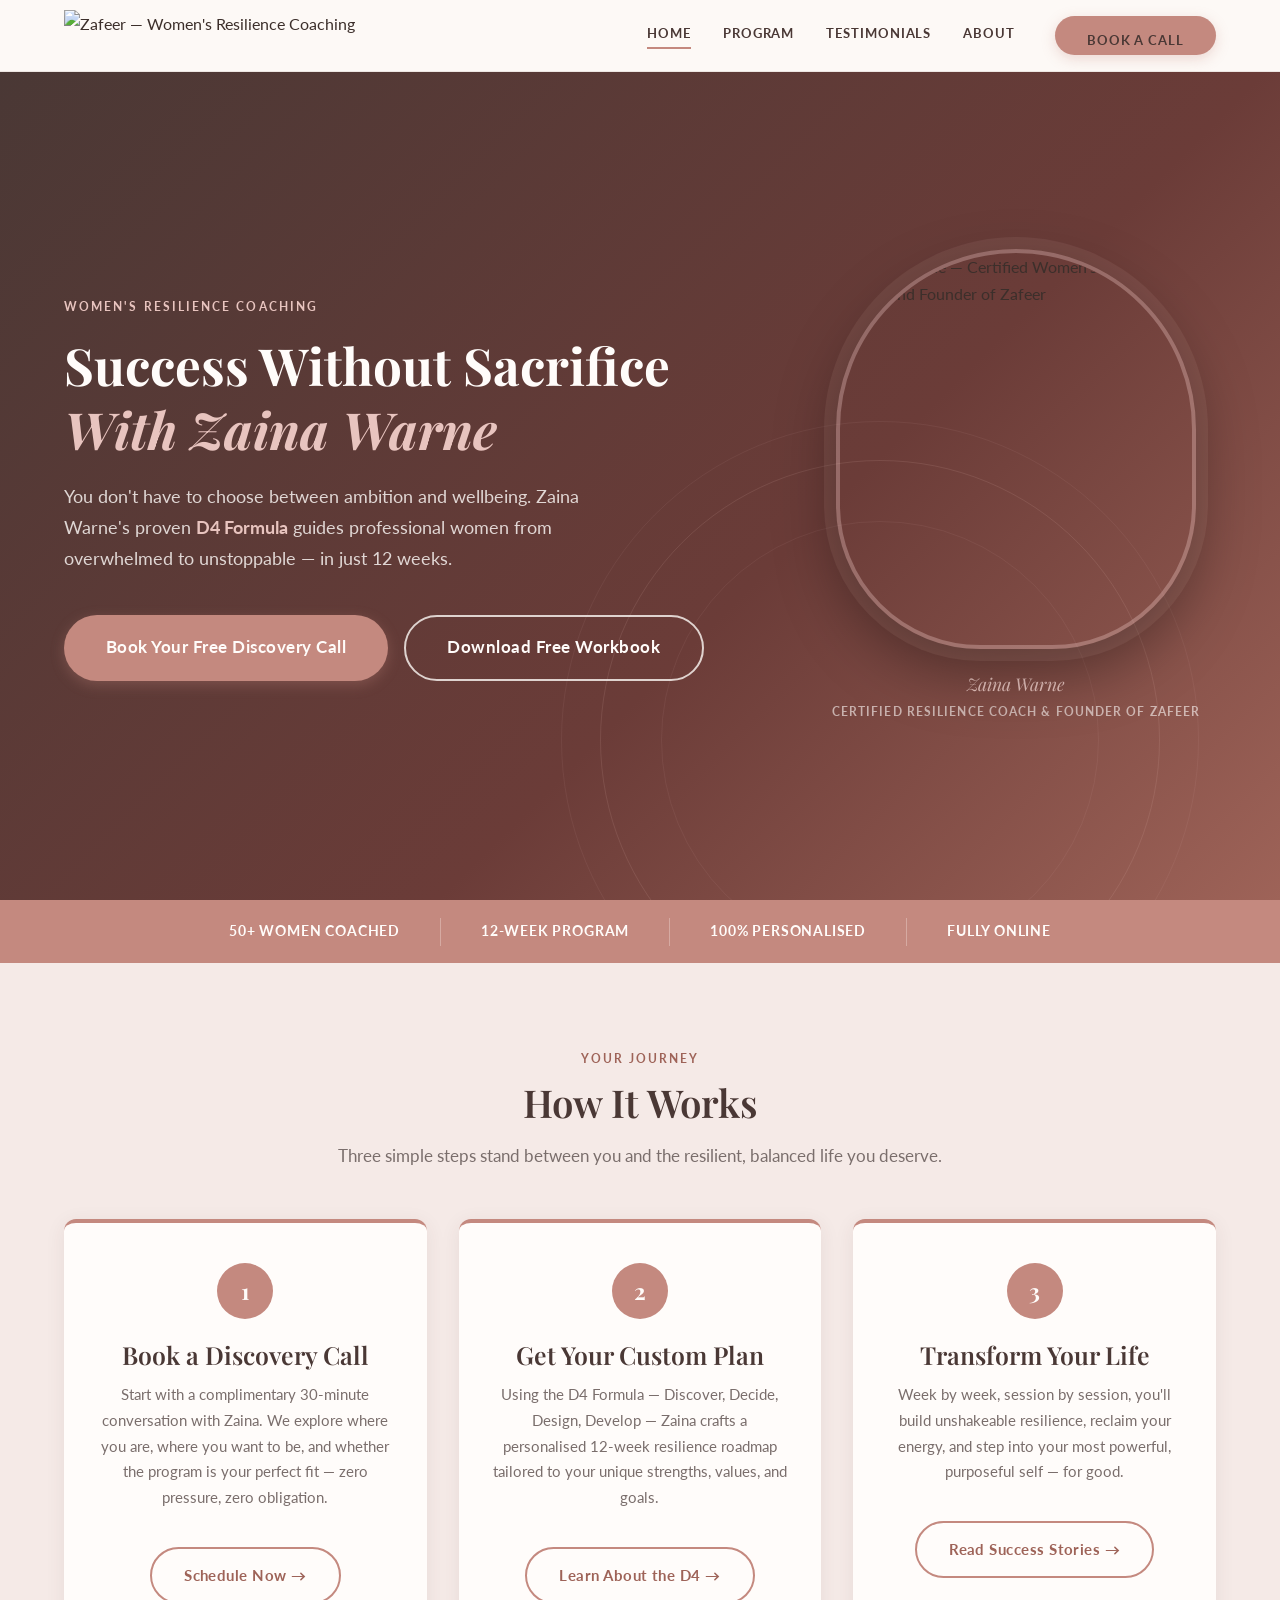
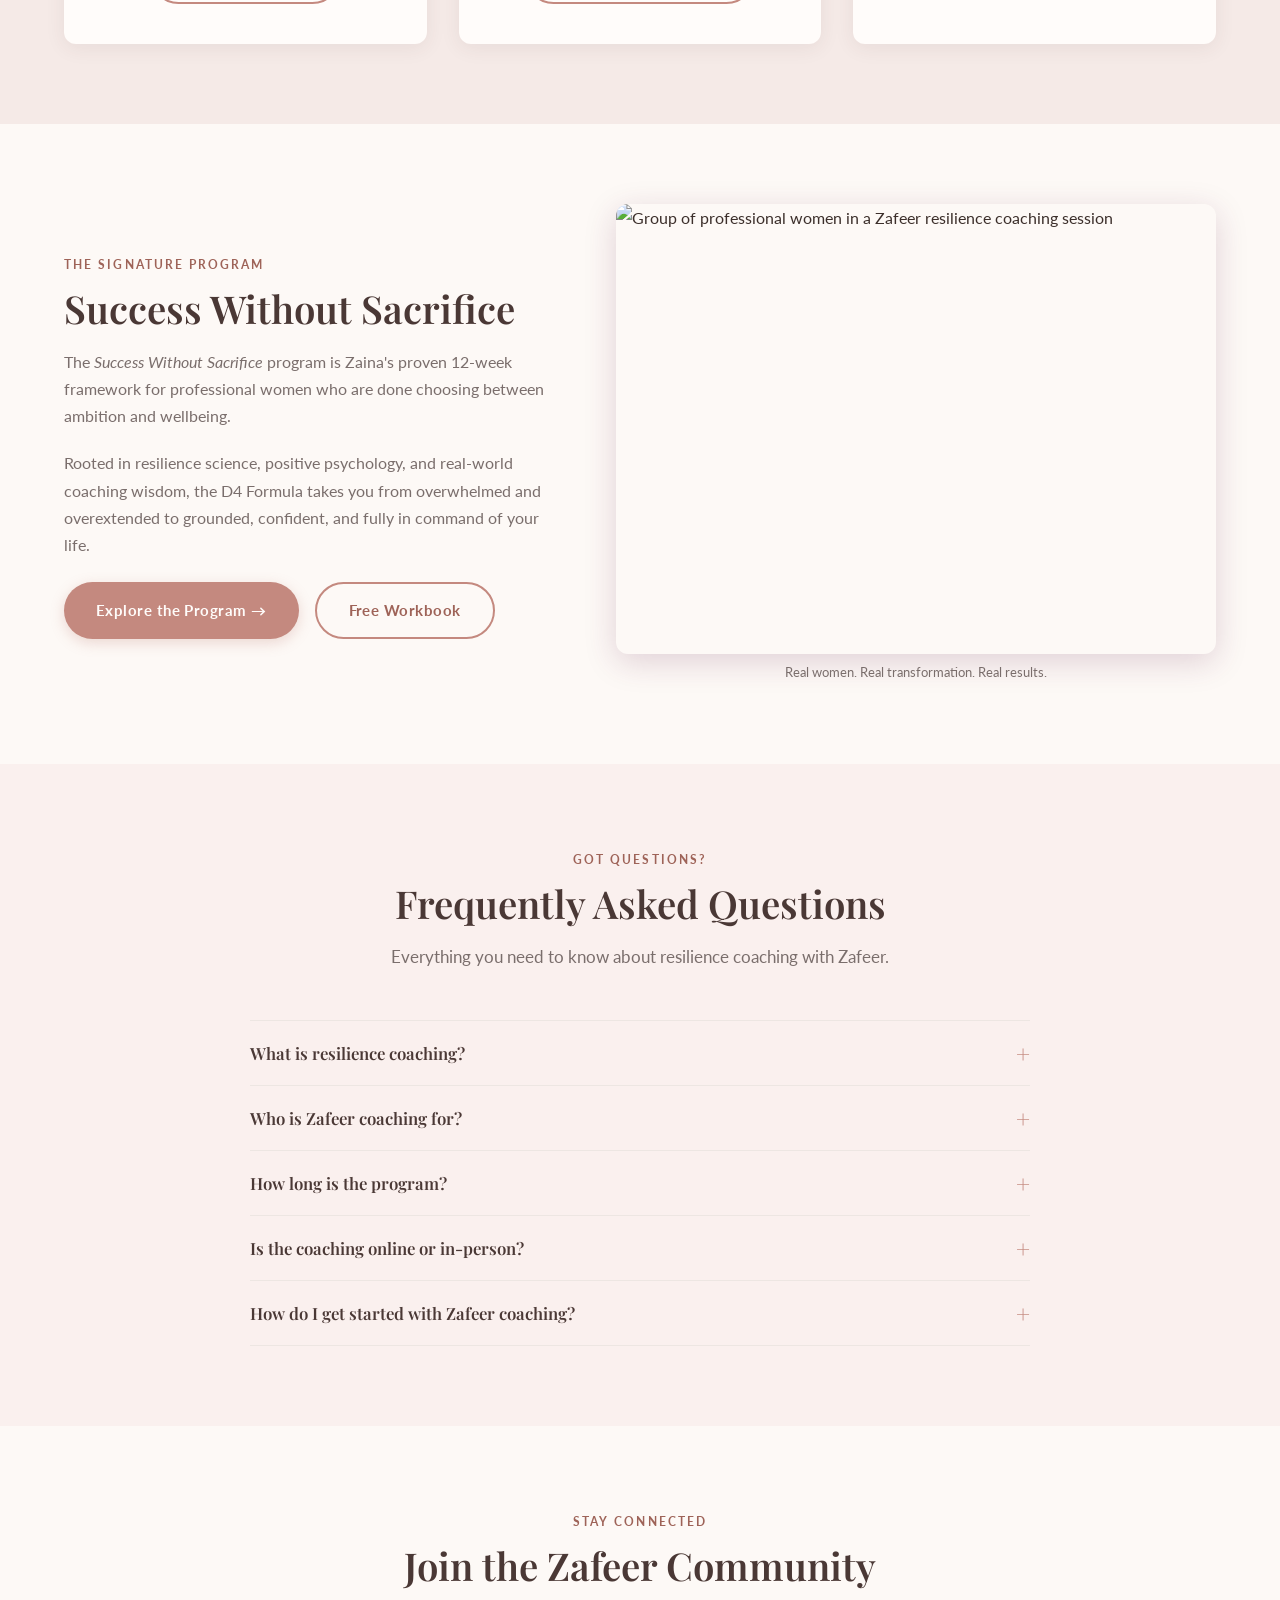
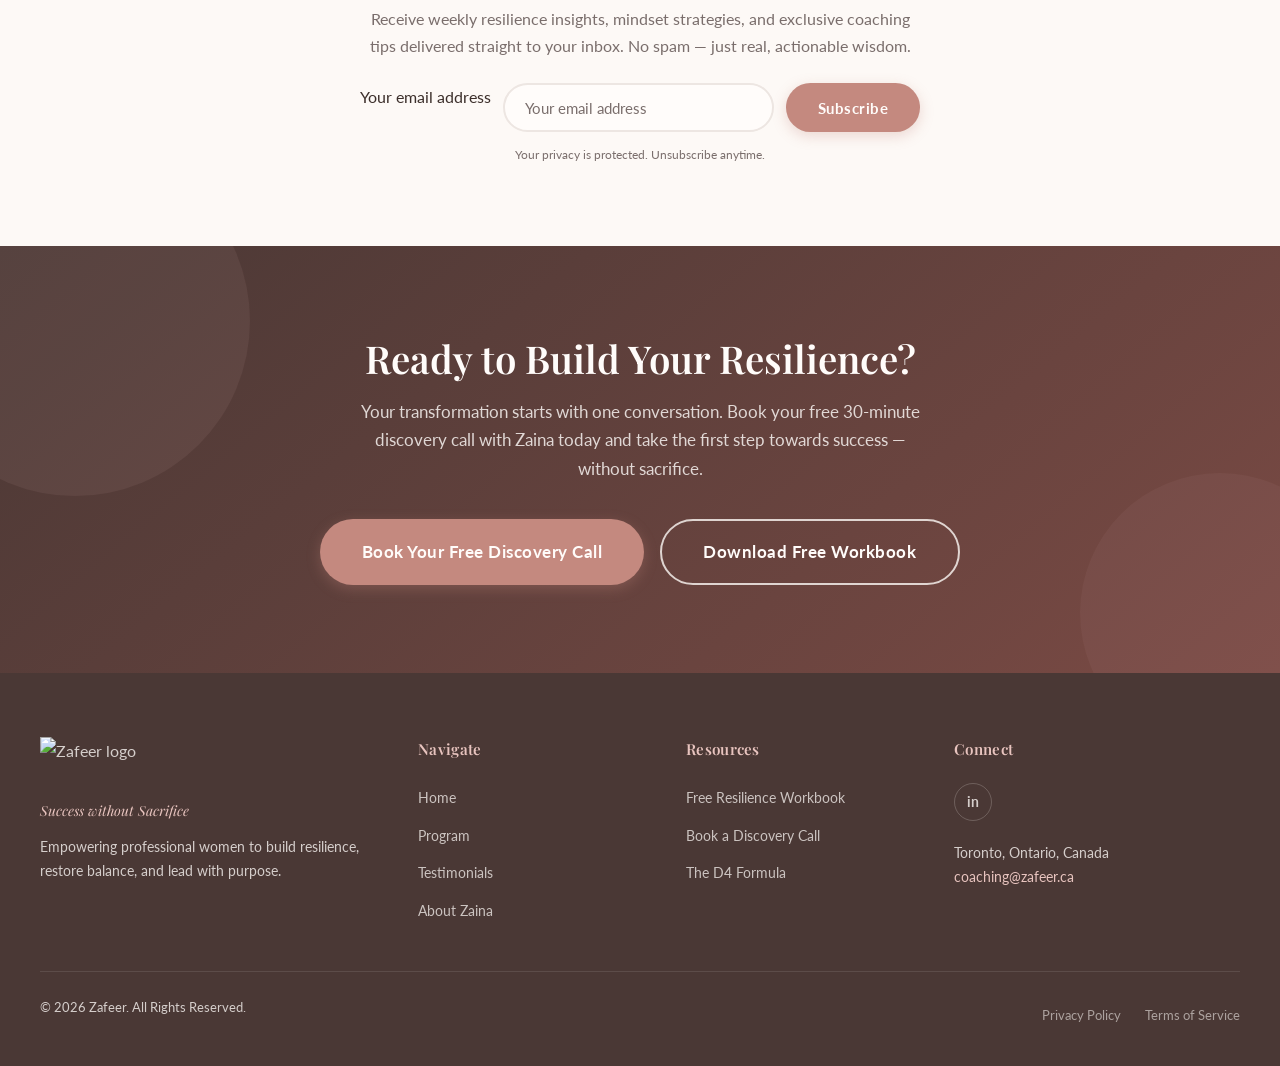
==== index.html @ 80abdba4 "Initial commit" ====
<!DOCTYPE html>
<html lang="en">
<head>
  <meta charset="UTF-8">
  <meta name="viewport" content="width=device-width, initial-scale=1.0">

  <!-- Primary Meta Tags -->
  <title>Resilience Coaching for Women | Zafeer by Zaina Warne</title>
  <meta name="description" content="Build unshakeable resilience with Zafeer's 12-week coaching program led by Zaina Warne. Achieve success without sacrifice. Book your free discovery call today.">
  <meta name="keywords" content="resilience coaching, women's coaching, life coach for women, work-life balance coaching, mindset coach, professional women coach, Zaina Warne, Zafeer coaching, burnout recovery, resilience program Canada">
  <meta name="robots" content="index, follow">
  <meta name="author" content="Zaina Warne">
  <link rel="canonical" href="https://zafeer.ca/">

  <!-- Open Graph -->
  <meta property="og:type"        content="website">
  <meta property="og:site_name"   content="Zafeer">
  <meta property="og:title"       content="Resilience Coaching for Women | Zafeer by Zaina Warne">
  <meta property="og:description" content="Build unshakeable resilience with Zafeer's 12-week coaching program. Achieve success without sacrifice. Book your free discovery call today.">
  <meta property="og:image"       content="https://img1.wsimg.com/isteam/ip/88c62dd3-3a5a-41d3-aa33-3b1347f879d5/blob-f23a2bb.png">
  <meta property="og:url"         content="https://zafeer.ca/">

  <!-- Twitter Card -->
  <meta name="twitter:card"        content="summary_large_image">
  <meta name="twitter:title"       content="Resilience Coaching for Women | Zafeer by Zaina Warne">
  <meta name="twitter:description" content="Build unshakeable resilience with Zafeer's 12-week coaching program. Achieve success without sacrifice. Book your free discovery call today.">
  <meta name="twitter:image"       content="https://img1.wsimg.com/isteam/ip/88c62dd3-3a5a-41d3-aa33-3b1347f879d5/blob-f23a2bb.png">

  <!-- Preconnect for performance -->
  <link rel="preconnect" href="https://fonts.googleapis.com">
  <link rel="preconnect" href="https://fonts.gstatic.com" crossorigin>
  <link rel="preconnect" href="https://img1.wsimg.com">

  <!-- Google Fonts -->
  <link href="https://fonts.googleapis.com/css2?family=Playfair+Display:ital,wght@0,400;0,600;0,700;1,400&family=Lato:wght@300;400;700&display=swap" rel="stylesheet">

  <!-- Shared Stylesheet -->
  <link rel="stylesheet" href="styles.css?v=2">

  <!-- Critical Above-Fold Styles (inline fallback) -->
  <style>
    body{font-family:'Lato',Arial,sans-serif;margin:0;background:#FDF9F6;color:#3C2F2B}
    .hero{min-height:calc(100vh - 72px);display:flex;align-items:center;position:relative;overflow:hidden}
    .hero-bg{position:absolute;inset:0;background:linear-gradient(135deg,#4A3835 0%,#6B3C38 60%,#9E6358 100%)}
    .hero-content{position:relative;z-index:2;width:100%;max-width:1200px;margin:0 auto;padding:5rem 1.5rem;display:grid;grid-template-columns:1fr 400px;gap:4rem;align-items:center}
    h1,h2,h3{font-family:'Playfair Display',Georgia,serif}
  </style>

  <!-- Structured Data: LocalBusiness -->
  <script type="application/ld+json">
  {
    "@context": "https://schema.org",
    "@type": "LocalBusiness",
    "name": "Zafeer",
    "url": "https://zafeer.ca",
    "logo": "https://img1.wsimg.com/isteam/ip/88c62dd3-3a5a-41d3-aa33-3b1347f879d5/Zafeer%20(3).png/:/rs=h:100,cg:true,m/qt=q:95",
    "image": "https://img1.wsimg.com/isteam/ip/88c62dd3-3a5a-41d3-aa33-3b1347f879d5/blob-f23a2bb.png",
    "description": "Women's resilience coaching by Zaina Warne. Build mental strength, achieve work-life balance, and thrive with the Success Without Sacrifice 12-week program.",
    "telephone": "+1-000-000-0000",
    "priceRange": "$$",
    "address": {
      "@type": "PostalAddress",
      "addressLocality": "Toronto",
      "addressRegion": "ON",
      "addressCountry": "CA"
    },
    "openingHoursSpecification": {
      "@type": "OpeningHoursSpecification",
      "dayOfWeek": ["Monday","Tuesday","Wednesday","Thursday","Friday"],
      "opens": "09:00",
      "closes": "18:00"
    },
    "sameAs": [
      "https://www.instagram.com/zafeer",
      "https://www.facebook.com/zafeer",
      "https://www.linkedin.com/company/zafeer"
    ]
  }
  </script>

  <!-- Structured Data: Service -->
  <script type="application/ld+json">
  {
    "@context": "https://schema.org",
    "@type": "Service",
    "name": "Success Without Sacrifice — 12-Week Resilience Coaching Program",
    "provider": {
      "@type": "Person",
      "name": "Zaina Warne",
      "url": "https://zafeer.ca/about.html"
    },
    "description": "A 12-week transformative coaching program for professional women using the D4 Formula: Discover, Decide, Design, Develop. Build resilience, restore balance, and achieve lasting success.",
    "serviceType": "Life Coaching",
    "areaServed": "Online",
    "url": "https://zafeer.ca/program.html"
  }
  </script>

  <!-- Structured Data: Person -->
  <script type="application/ld+json">
  {
    "@context": "https://schema.org",
    "@type": "Person",
    "name": "Zaina Warne",
    "jobTitle": "Women's Resilience Coach",
    "description": "Certified resilience coach and founder of Zafeer, dedicated to empowering professional women to thrive through her signature D4 Formula coaching program.",
    "url": "https://zafeer.ca/about.html",
    "image": "https://img1.wsimg.com/isteam/ip/88c62dd3-3a5a-41d3-aa33-3b1347f879d5/16-fa29c03.png",
    "worksFor": {
      "@type": "Organization",
      "name": "Zafeer",
      "url": "https://zafeer.ca"
    },
    "address": {
      "@type": "PostalAddress",
      "addressLocality": "Toronto",
      "addressRegion": "ON",
      "addressCountry": "CA"
    }
  }
  </script>

  <!-- Structured Data: FAQPage -->
  <script type="application/ld+json">
  {
    "@context": "https://schema.org",
    "@type": "FAQPage",
    "mainEntity": [
      {
        "@type": "Question",
        "name": "What is resilience coaching?",
        "acceptedAnswer": {
          "@type": "Answer",
          "text": "Resilience coaching is a transformative process that helps you build mental, emotional, and behavioural strength to navigate life's challenges with confidence. At Zafeer, we go beyond surface-level coping strategies — we help you identify the root patterns keeping you stuck and develop a personalised resilience toolkit so you can thrive under pressure, recover faster from setbacks, and lead a life of purpose and balance."
        }
      },
      {
        "@type": "Question",
        "name": "Who is Zafeer coaching for?",
        "acceptedAnswer": {
          "@type": "Answer",
          "text": "Zafeer coaching is designed for professional women who feel overwhelmed, stuck, or disconnected from the life they truly want. Whether you're a corporate leader, entrepreneur, healthcare professional, educator, or career changer, if you're ready to stop running on empty and start building a life that honours both your ambitions and your wellbeing — this is for you."
        }
      },
      {
        "@type": "Question",
        "name": "How long is the program?",
        "acceptedAnswer": {
          "@type": "Answer",
          "text": "The signature 'Success Without Sacrifice' coaching program is 12 weeks long. This duration is intentional — sustainable transformation takes time. Over three months, you'll move through the D4 Formula: Discover your patterns, Decide your values and vision, Design your personalised resilience plan, and Develop the habits to make it last."
        }
      },
      {
        "@type": "Question",
        "name": "Is the coaching online or in-person?",
        "acceptedAnswer": {
          "@type": "Answer",
          "text": "All coaching sessions are conducted virtually via video call, making them accessible no matter where you are in the world. Sessions are flexible and scheduled around your calendar so you never have to choose between your coaching commitment and your other responsibilities."
        }
      },
      {
        "@type": "Question",
        "name": "How do I get started with Zafeer coaching?",
        "acceptedAnswer": {
          "@type": "Answer",
          "text": "Getting started is simple. Book a complimentary 30-minute discovery call with Zaina to explore whether the program is the right fit for you. There's no pressure — just an honest conversation about where you are, where you want to be, and how coaching can help you get there."
        }
      }
    ]
  }
  </script>
</head>
<body>

  <!-- ===== NAVIGATION ===== -->
  <header class="site-nav" id="site-nav" role="banner">
    <div class="nav-inner">
      <a href="index.html" class="nav-logo" aria-label="Zafeer — Back to home">
        <img src="https://img1.wsimg.com/isteam/ip/88c62dd3-3a5a-41d3-aa33-3b1347f879d5/Zafeer%20(3).png/:/rs=h:100,cg:true,m/qt=q:95"
             alt="Zafeer — Women's Resilience Coaching" height="52" width="auto">
      </a>
      <nav class="nav-links" id="nav-links" role="navigation" aria-label="Main navigation">
        <a href="index.html" class="active">Home</a>
        <a href="program.html">Program</a>
        <a href="testimonials.html">Testimonials</a>
        <a href="about.html">About</a>
        <a href="https://calendly.com/zaina-warne/zoom-coffee" class="btn btn-primary" target="_blank" rel="noopener noreferrer">Book a Call</a>
      </nav>
      <button class="nav-toggle" id="nav-toggle" aria-label="Toggle mobile navigation" aria-expanded="false" aria-controls="nav-links">
        <span></span><span></span><span></span>
      </button>
    </div>
  </header>

  <main id="main-content">

    <!-- ===== HERO ===== -->
    <section class="hero" aria-label="Meet Zaina Warne — Women's Resilience Coach">
      <div class="hero-bg" aria-hidden="true"></div>
      <div class="hero-decor" aria-hidden="true"></div>
      <div class="hero-content">

        <!-- Left: text -->
        <div class="hero-text">
          <span class="section-label" style="color:var(--rose-light); margin-bottom:1rem; display:inline-block;">
            Women's Resilience Coaching
          </span>
          <h1>
            Success Without Sacrifice
            <span class="highlight">With Zaina Warne</span>
          </h1>
          <p class="hero-sub">
            You don't have to choose between ambition and wellbeing. Zaina Warne's proven
            <strong style="color:var(--rose-light);">D4 Formula</strong> guides professional
            women from overwhelmed to unstoppable — in just 12 weeks.
          </p>
          <div class="hero-ctas">
            <a href="https://calendly.com/zaina-warne/zoom-coffee"
               class="btn btn-primary btn-lg"
               target="_blank" rel="noopener noreferrer">
              Book Your Free Discovery Call
            </a>
            <a href="https://www.dropbox.com/scl/fi/wuje9j872amx6f2wj2771/Personal-Resilience-Assessment-Workbook-V2.0.pdf?rlkey=hyszorabpe27iyii0217zcc62&st=ldhrjt1j&dl=0"
               class="btn btn-secondary btn-lg"
               target="_blank" rel="noopener noreferrer">
              Download Free Workbook
            </a>
          </div>
        </div>

        <!-- Right: Zaina's photo -->
        <div class="hero-photo">
          <div class="hero-photo-frame">
            <img
              src="https://img1.wsimg.com/isteam/ip/88c62dd3-3a5a-41d3-aa33-3b1347f879d5/16-fa29c03.png/:/cr=t:0%25,l:0.09%25,w:99.82%25,h:100%25/rs=w:400,h:400,cg:true"
              alt="Zaina Warne — Certified Women's Resilience Coach and Founder of Zafeer"
              fetchpriority="high">
          </div>
          <div class="hero-photo-tag">
            <p class="hero-photo-name">Zaina Warne</p>
            <p class="hero-photo-title">Certified Resilience Coach &amp; Founder of Zafeer</p>
          </div>
        </div>

      </div>
    </section>

    <!-- ===== STATS BAR ===== -->
    <aside class="stats-bar" aria-label="Zafeer coaching impact at a glance">
      <div class="stats-inner">
        <div class="stat-item">50+ Women Coached</div>
        <div class="stat-divider" aria-hidden="true"></div>
        <div class="stat-item">12-Week Program</div>
        <div class="stat-divider" aria-hidden="true"></div>
        <div class="stat-item">100% Personalised</div>
        <div class="stat-divider" aria-hidden="true"></div>
        <div class="stat-item">Fully Online</div>
      </div>
    </aside>

    <!-- ===== HOW IT WORKS ===== -->
    <section class="section section-alt" id="how-it-works" aria-labelledby="hiw-heading">
      <div class="container text-center">
        <span class="section-label">Your Journey</span>
        <h2 class="section-heading" id="hiw-heading">How It Works</h2>
        <p class="section-sub">Three simple steps stand between you and the resilient, balanced life you deserve.</p>

        <div class="steps-grid">
          <article class="step-card">
            <div class="step-number" aria-hidden="true">1</div>
            <h3>Book a Discovery Call</h3>
            <p>
              Start with a complimentary 30-minute conversation with Zaina. We explore where you are,
              where you want to be, and whether the program is your perfect fit — zero pressure, zero obligation.
            </p>
            <a href="https://calendly.com/zaina-warne/zoom-coffee" class="btn btn-outline" style="margin-top:1.25rem;"
               target="_blank" rel="noopener noreferrer">Schedule Now &rarr;</a>
          </article>

          <article class="step-card">
            <div class="step-number" aria-hidden="true">2</div>
            <h3>Get Your Custom Plan</h3>
            <p>
              Using the D4 Formula — Discover, Decide, Design, Develop — Zaina crafts a personalised
              12-week resilience roadmap tailored to your unique strengths, values, and goals.
            </p>
            <a href="program.html" class="btn btn-outline" style="margin-top:1.25rem;">Learn About the D4 &rarr;</a>
          </article>

          <article class="step-card">
            <div class="step-number" aria-hidden="true">3</div>
            <h3>Transform Your Life</h3>
            <p>
              Week by week, session by session, you'll build unshakeable resilience, reclaim your energy,
              and step into your most powerful, purposeful self — for good.
            </p>
            <a href="testimonials.html" class="btn btn-outline" style="margin-top:1.25rem;">Read Success Stories &rarr;</a>
          </article>
        </div>
      </div>
    </section>

    <!-- ===== PROGRAM TEASER ===== -->
    <section class="section" id="program-teaser" aria-labelledby="program-teaser-heading">
      <div class="container">
        <div class="program-intro">
          <div>
            <span class="section-label">The Signature Program</span>
            <h2 class="section-heading" id="program-teaser-heading">Success Without Sacrifice</h2>
            <p style="color:var(--gray); margin-bottom:1.25rem;">
              The <em>Success Without Sacrifice</em> program is Zaina's proven 12-week framework for
              professional women who are done choosing between ambition and wellbeing.
            </p>
            <p style="color:var(--gray); margin-bottom:1.5rem;">
              Rooted in resilience science, positive psychology, and real-world coaching wisdom,
              the D4 Formula takes you from overwhelmed and overextended to grounded, confident,
              and fully in command of your life.
            </p>
            <div style="display:flex; gap:1rem; flex-wrap:wrap;">
              <a href="program.html" class="btn btn-primary">Explore the Program &rarr;</a>
              <a href="https://www.dropbox.com/scl/fi/wuje9j872amx6f2wj2771/Personal-Resilience-Assessment-Workbook-V2.0.pdf?rlkey=hyszorabpe27iyii0217zcc62&st=ldhrjt1j&dl=0"
                 class="btn btn-outline" target="_blank" rel="noopener noreferrer">Free Workbook</a>
            </div>
          </div>
          <figure>
            <img
              src="https://img1.wsimg.com/isteam/ip/88c62dd3-3a5a-41d3-aa33-3b1347f879d5/blob-69b5733.png/:/cr=t:12.5%25,l:0%25,w:100%25,h:75%25/rs=w:600,h:600,cg:true"
              alt="Group of professional women in a Zafeer resilience coaching session"
              loading="lazy"
              width="600" height="450"
              style="border-radius:12px; box-shadow:0 8px 32px rgba(92,26,74,0.18);">
            <figcaption style="font-size:0.8rem; color:var(--gray); margin-top:0.5rem; text-align:center;">
              Real women. Real transformation. Real results.
            </figcaption>
          </figure>
        </div>
      </div>
    </section>

    <!-- ===== FAQ ===== -->
    <section class="section section-gold" id="faq" aria-labelledby="faq-heading">
      <div class="container text-center">
        <span class="section-label">Got Questions?</span>
        <h2 class="section-heading" id="faq-heading">Frequently Asked Questions</h2>
        <p class="section-sub">Everything you need to know about resilience coaching with Zafeer.</p>

        <div class="faq-list" role="list">

          <div class="faq-item" role="listitem" itemscope itemprop="mainEntity" itemtype="https://schema.org/Question">
            <button class="faq-question" aria-expanded="false" itemprop="name">
              What is resilience coaching?
              <span class="faq-icon" aria-hidden="true">+</span>
            </button>
            <div class="faq-answer" itemscope itemprop="acceptedAnswer" itemtype="https://schema.org/Answer">
              <p itemprop="text">
                Resilience coaching is a transformative process that helps you build mental, emotional,
                and behavioural strength to navigate life's challenges with confidence. At Zafeer,
                we go beyond surface-level coping — we uncover the root patterns keeping you stuck
                and develop a personalised resilience toolkit so you can thrive under pressure,
                recover faster, and lead a life of purpose and balance.
              </p>
            </div>
          </div>

          <div class="faq-item" role="listitem" itemscope itemprop="mainEntity" itemtype="https://schema.org/Question">
            <button class="faq-question" aria-expanded="false" itemprop="name">
              Who is Zafeer coaching for?
              <span class="faq-icon" aria-hidden="true">+</span>
            </button>
            <div class="faq-answer" itemscope itemprop="acceptedAnswer" itemtype="https://schema.org/Answer">
              <p itemprop="text">
                Zafeer coaching is designed for professional women who feel overwhelmed, stuck, or
                disconnected from the life they truly want. Whether you're a corporate leader,
                entrepreneur, healthcare professional, educator, or career changer — if you're ready
                to stop running on empty and start building a life that honours your ambitions
                <em>and</em> your wellbeing, this is for you.
              </p>
            </div>
          </div>

          <div class="faq-item" role="listitem" itemscope itemprop="mainEntity" itemtype="https://schema.org/Question">
            <button class="faq-question" aria-expanded="false" itemprop="name">
              How long is the program?
              <span class="faq-icon" aria-hidden="true">+</span>
            </button>
            <div class="faq-answer" itemscope itemprop="acceptedAnswer" itemtype="https://schema.org/Answer">
              <p itemprop="text">
                The signature "Success Without Sacrifice" program is 12 weeks long — and this duration
                is intentional. Sustainable transformation takes time. You'll move through the full D4
                Formula: Discover your patterns, Decide your values and vision, Design your resilience
                plan, and Develop the habits that make it last. By the end, you'll have a life
                architecture that truly works for you.
              </p>
            </div>
          </div>

          <div class="faq-item" role="listitem" itemscope itemprop="mainEntity" itemtype="https://schema.org/Question">
            <button class="faq-question" aria-expanded="false" itemprop="name">
              Is the coaching online or in-person?
              <span class="faq-icon" aria-hidden="true">+</span>
            </button>
            <div class="faq-answer" itemscope itemprop="acceptedAnswer" itemtype="https://schema.org/Answer">
              <p itemprop="text">
                All sessions are conducted virtually via video call, making Zafeer coaching accessible
                no matter where you are in the world. Sessions are flexible and scheduled around
                your calendar, so you never have to choose between your coaching commitment
                and your other responsibilities.
              </p>
            </div>
          </div>

          <div class="faq-item" role="listitem" itemscope itemprop="mainEntity" itemtype="https://schema.org/Question">
            <button class="faq-question" aria-expanded="false" itemprop="name">
              How do I get started with Zafeer coaching?
              <span class="faq-icon" aria-hidden="true">+</span>
            </button>
            <div class="faq-answer" itemscope itemprop="acceptedAnswer" itemtype="https://schema.org/Answer">
              <p itemprop="text">
                Getting started is simple: book a complimentary 30-minute discovery call with Zaina.
                There's no pressure, no pitch — just an honest conversation about where you are,
                where you want to be, and how coaching can help you get there. You can also
                download the free Personal Resilience Assessment Workbook to begin your self-discovery
                journey right now.
              </p>
            </div>
          </div>

        </div>
      </div>
    </section>

    <!-- ===== NEWSLETTER ===== -->
    <section class="section" id="newsletter" aria-labelledby="newsletter-heading">
      <div class="container">
        <div class="newsletter-inner">
          <span class="section-label">Stay Connected</span>
          <h2 class="section-heading" id="newsletter-heading">Join the Zafeer Community</h2>
          <p style="color:var(--gray);">
            Receive weekly resilience insights, mindset strategies, and exclusive coaching tips
            delivered straight to your inbox. No spam — just real, actionable wisdom.
          </p>
          <form class="newsletter-form" aria-label="Email newsletter signup" onsubmit="return false;">
            <label for="newsletter-email" class="visually-hidden">Your email address</label>
            <input
              type="email"
              id="newsletter-email"
              name="email"
              placeholder="Your email address"
              autocomplete="email"
              required
              aria-required="true">
            <button type="submit" class="btn btn-primary">Subscribe</button>
          </form>
          <p class="privacy-note">
            Your privacy is protected. Unsubscribe anytime.
          </p>
        </div>
      </div>
    </section>

    <!-- ===== CTA ===== -->
    <section class="cta-section" aria-labelledby="cta-home-heading">
      <h2 id="cta-home-heading">Ready to Build Your Resilience?</h2>
      <p>
        Your transformation starts with one conversation. Book your free 30-minute discovery call
        with Zaina today and take the first step towards success — without sacrifice.
      </p>
      <div class="cta-buttons">
        <a href="https://calendly.com/zaina-warne/zoom-coffee"
           class="btn btn-primary btn-lg"
           target="_blank" rel="noopener noreferrer">
          Book Your Free Discovery Call
        </a>
        <a href="https://www.dropbox.com/scl/fi/wuje9j872amx6f2wj2771/Personal-Resilience-Assessment-Workbook-V2.0.pdf?rlkey=hyszorabpe27iyii0217zcc62&st=ldhrjt1j&dl=0"
           class="btn btn-secondary btn-lg"
           target="_blank" rel="noopener noreferrer">
          Download Free Workbook
        </a>
      </div>
    </section>

  </main>

  <!-- ===== FOOTER ===== -->
  <footer class="site-footer" role="contentinfo">
    <div class="footer-inner">
      <div class="footer-grid">

        <div class="footer-brand">
          <img src="https://img1.wsimg.com/isteam/ip/88c62dd3-3a5a-41d3-aa33-3b1347f879d5/Zafeer%20(3).png/:/rs=h:100,cg:true,m/qt=q:95"
               alt="Zafeer logo" loading="lazy" height="46">
          <p class="footer-tagline">Success without Sacrifice</p>
          <p>Empowering professional women to build resilience, restore balance, and lead with purpose.</p>
        </div>

        <div>
          <p class="footer-heading">Navigate</p>
          <ul class="footer-links">
            <li><a href="index.html">Home</a></li>
            <li><a href="program.html">Program</a></li>
            <li><a href="testimonials.html">Testimonials</a></li>
            <li><a href="about.html">About Zaina</a></li>
          </ul>
        </div>

        <div>
          <p class="footer-heading">Resources</p>
          <ul class="footer-links">
            <li><a href="https://www.dropbox.com/scl/fi/wuje9j872amx6f2wj2771/Personal-Resilience-Assessment-Workbook-V2.0.pdf?rlkey=hyszorabpe27iyii0217zcc62&st=ldhrjt1j&dl=0" target="_blank" rel="noopener noreferrer">Free Resilience Workbook</a></li>
            <li><a href="https://calendly.com/zaina-warne/zoom-coffee" target="_blank" rel="noopener noreferrer">Book a Discovery Call</a></li>
            <li><a href="program.html">The D4 Formula</a></li>
          </ul>
        </div>

        <div>
          <p class="footer-heading">Connect</p>
          <div class="social-links" aria-label="Social media links">
            <a href="https://www.linkedin.com/in/zaina-warne/" class="social-link" aria-label="Zaina Warne on LinkedIn" target="_blank" rel="noopener noreferrer">in</a>
          </div>
          <p class="footer-contact">
            Toronto, Ontario, Canada<br>
            <a href="mailto:coaching@zafeer.ca" style="color:var(--rose-light);">coaching@zafeer.ca</a>
          </p>
        </div>

      </div>

      <div class="footer-bottom">
        <p class="footer-copyright">© 2026 Zafeer. All Rights Reserved.</p>
        <nav class="footer-legal" aria-label="Legal links">
          <a href="#">Privacy Policy</a>
          <a href="#">Terms of Service</a>
        </nav>
      </div>
    </div>
  </footer>

  <!-- Inline Scripts -->
  <script>
    // Mobile nav toggle
    const toggle = document.getElementById('nav-toggle');
    const navLinks = document.getElementById('nav-links');
    toggle.addEventListener('click', () => {
      const isOpen = navLinks.classList.toggle('open');
      toggle.classList.toggle('open');
      toggle.setAttribute('aria-expanded', String(isOpen));
    });

    // Close nav on link click (mobile)
    navLinks.querySelectorAll('a').forEach(link => {
      link.addEventListener('click', () => {
        navLinks.classList.remove('open');
        toggle.classList.remove('open');
        toggle.setAttribute('aria-expanded', 'false');
      });
    });

    // Nav scroll effect
    const nav = document.getElementById('site-nav');
    window.addEventListener('scroll', () => {
      nav.classList.toggle('scrolled', window.scrollY > 20);
    }, { passive: true });

    // FAQ accordion
    document.querySelectorAll('.faq-question').forEach(btn => {
      btn.addEventListener('click', () => {
        const item = btn.parentElement;
        const wasOpen = item.classList.contains('open');
        document.querySelectorAll('.faq-item.open').forEach(i => {
          i.classList.remove('open');
          i.querySelector('.faq-question').setAttribute('aria-expanded', 'false');
        });
        if (!wasOpen) {
          item.classList.add('open');
          btn.setAttribute('aria-expanded', 'true');
        }
      });
    });
  </script>

</body>
</html>
---- styles.css ----
/* ================================================
   ZAFEER — Women's Resilience Coaching
   Main Stylesheet | zafeer.ca
   ================================================ */

/* === CSS Custom Properties — Pastel Pink & Beige Palette === */
:root {
  --rose:        #C4897F;   /* dusty rose — primary accent */
  --rose-light:  #E8C4BF;   /* light rose */
  --rose-dark:   #9E6358;   /* deep rose */
  --rose-pale:   #FAF0EE;   /* very pale rose / section bg */
  --brown:       #4A3835;   /* warm dark brown — nav text, footer */
  --brown-mid:   #7A6562;   /* medium brown */
  --cream:       #FDF9F6;   /* warm cream — main bg */
  --blush:       #F5EAE7;   /* soft blush — alt section bg */
  --beige:       #F2EBE4;   /* warm beige */
  --beige-dark:  #E5D8CF;   /* darker beige — borders */
  --dark:        #3C2F2B;   /* primary text */
  --gray:        #7A6E6C;   /* secondary text */
  --light-gray:  #EDE6E2;   /* dividers, borders */
  --white:       #FFFCFA;   /* card backgrounds */

  /* Keep legacy variable names so inline styles still resolve */
  --gold:        #C4897F;
  --gold-light:  #E8C4BF;
  --gold-dark:   #9E6358;
  --gold-pale:   #FAF0EE;
  --plum:        #9E6358;
  --plum-dark:   #4A3835;
  --plum-light:  #C4897F;
  --blush-light: #FAF0EE;

  --font-heading: 'Playfair Display', Georgia, serif;
  --font-body:    'Lato', Arial, sans-serif;
  --max-width:    1200px;
  --radius:       12px;
  --radius-sm:    6px;
  --shadow:       0 4px 20px rgba(74, 56, 53, 0.08);
  --shadow-hover: 0 8px 32px rgba(74, 56, 53, 0.16);
  --transition:   all 0.3s ease;
  --nav-height:   72px;
}

/* === Reset === */
*, *::before, *::after {
  box-sizing: border-box;
  margin: 0;
  padding: 0;
}

html {
  scroll-behavior: smooth;
  font-size: 16px;
  -webkit-text-size-adjust: 100%;
}

body {
  font-family: var(--font-body);
  color: var(--dark);
  background-color: var(--cream);
  line-height: 1.7;
  overflow-x: hidden;
}

img  { max-width: 100%; height: auto; display: block; }
a    { color: inherit; text-decoration: none; }
ul, ol { list-style: none; }
button { cursor: pointer; border: none; background: none; font-family: var(--font-body); }

/* === Typography === */
h1, h2, h3, h4, h5, h6 {
  font-family: var(--font-heading);
  line-height: 1.25;
  color: var(--brown);
}

h1 { font-size: clamp(1.9rem, 5vw, 3.2rem); font-weight: 700; }
h2 { font-size: clamp(1.5rem, 3.5vw, 2.4rem); font-weight: 600; }
h3 { font-size: clamp(1.15rem, 2.5vw, 1.55rem); font-weight: 600; }
h4 { font-size: 1.1rem; font-weight: 600; }

p { margin-bottom: 1rem; }
p:last-child { margin-bottom: 0; }

/* === Layout Utilities === */
.container {
  max-width: var(--max-width);
  margin: 0 auto;
  padding: 0 1.5rem;
}

.section          { padding: 5rem 0; }
.section-alt      { background-color: var(--blush); }
.section-gold     { background-color: var(--rose-pale); }
.section-dark     { background-color: var(--brown); color: var(--cream); }
.section-dark h2,
.section-dark h3  { color: var(--rose-light); }

.text-center { text-align: center; }

.section-label {
  display: inline-block;
  font-size: 0.72rem;
  font-weight: 700;
  letter-spacing: 0.18em;
  text-transform: uppercase;
  color: var(--rose-dark);
  margin-bottom: 0.6rem;
}

.section-heading {
  font-family: var(--font-heading);
  color: var(--brown);
  margin-bottom: 1rem;
}

.section-sub {
  font-size: 1.05rem;
  color: var(--gray);
  max-width: 640px;
  margin: 0 auto 3rem;
}

/* === Buttons === */
.btn {
  display: inline-flex;
  align-items: center;
  gap: 0.5rem;
  padding: 0.85rem 2rem;
  border-radius: 50px;
  font-family: var(--font-body);
  font-weight: 700;
  font-size: 0.95rem;
  letter-spacing: 0.03em;
  transition: var(--transition);
  white-space: nowrap;
  text-decoration: none;
  cursor: pointer;
}

.btn-primary {
  background: var(--rose);
  color: var(--white);
  box-shadow: 0 4px 14px rgba(196, 137, 127, 0.3);
}
.btn-primary:hover {
  background: var(--rose-dark);
  box-shadow: 0 6px 22px rgba(196, 137, 127, 0.45);
  transform: translateY(-2px);
}

.btn-secondary {
  background: transparent;
  color: var(--white);
  border: 2px solid rgba(253, 249, 246, 0.8);
}
.btn-secondary:hover {
  background: var(--white);
  color: var(--brown);
  border-color: var(--white);
  transform: translateY(-2px);
}

.btn-outline {
  background: transparent;
  color: var(--rose-dark);
  border: 2px solid var(--rose);
}
.btn-outline:hover {
  background: var(--rose);
  color: var(--white);
  transform: translateY(-2px);
}

.btn-lg { padding: 1.05rem 2.6rem; font-size: 1.05rem; }

/* === Navigation === */
.site-nav {
  position: sticky;
  top: 0;
  z-index: 1000;
  background: rgba(253, 249, 246, 0.97);
  backdrop-filter: blur(10px);
  -webkit-backdrop-filter: blur(10px);
  border-bottom: 1px solid var(--light-gray);
  height: var(--nav-height);
  display: flex;
  align-items: center;
  transition: box-shadow 0.3s ease;
}

.site-nav.scrolled { box-shadow: 0 2px 20px rgba(74, 56, 53, 0.1); }

.nav-inner {
  display: flex;
  align-items: center;
  justify-content: space-between;
  width: 100%;
  max-width: var(--max-width);
  margin: 0 auto;
  padding: 0 1.5rem;
}

.nav-logo img { height: 52px; width: auto; }

.nav-links {
  display: flex;
  align-items: center;
  gap: 2rem;
}

.nav-links a {
  font-size: 0.82rem;
  font-weight: 700;
  letter-spacing: 0.07em;
  color: var(--brown);
  text-transform: uppercase;
  transition: color 0.2s ease;
  position: relative;
  padding-bottom: 4px;
}

.nav-links a::after {
  content: '';
  position: absolute;
  bottom: 0; left: 0;
  width: 0; height: 2px;
  background: var(--rose);
  transition: width 0.3s ease;
}

.nav-links a:hover::after,
.nav-links a.active::after { width: 100%; }
.nav-links a:hover { color: var(--rose-dark); }
.nav-links .btn { margin-left: 0.5rem; }
.nav-links .btn::after { display: none; }

/* Hamburger */
.nav-toggle {
  display: none;
  flex-direction: column;
  gap: 5px;
  padding: 4px;
  cursor: pointer;
  z-index: 1100;
}

.nav-toggle span {
  display: block;
  width: 26px; height: 2px;
  background: var(--brown);
  border-radius: 2px;
  transition: var(--transition);
}

.nav-toggle.open span:nth-child(1) { transform: translateY(7px) rotate(45deg); }
.nav-toggle.open span:nth-child(2) { opacity: 0; }
.nav-toggle.open span:nth-child(3) { transform: translateY(-7px) rotate(-45deg); }

/* === Hero Section — Split Layout === */
.hero {
  position: relative;
  min-height: calc(100vh - var(--nav-height));
  display: flex;
  align-items: center;
  overflow: hidden;
}

.hero-bg {
  position: absolute;
  inset: 0;
  background: linear-gradient(135deg, var(--brown) 0%, #6B3C38 60%, #9E6358 100%);
}

/* Decorative rings — sit behind the photo */
.hero-decor {
  position: absolute;
  bottom: -120px; right: 120px;
  width: 560px; height: 560px;
  border-radius: 50%;
  border: 1px solid rgba(232, 196, 191, 0.12);
  pointer-events: none;
}

.hero-decor::before {
  content: '';
  position: absolute;
  inset: -40px;
  border-radius: 50%;
  border: 1px solid rgba(232, 196, 191, 0.07);
}

.hero-decor::after {
  content: '';
  position: absolute;
  inset: 60px;
  border-radius: 50%;
  border: 1px solid rgba(232, 196, 191, 0.07);
}

/* Two-column grid */
.hero-content {
  position: relative;
  z-index: 2;
  width: 100%;
  max-width: var(--max-width);
  margin: 0 auto;
  padding: 5rem 1.5rem;
  display: grid;
  grid-template-columns: 1fr 400px;
  gap: 4rem;
  align-items: center;
}

/* Left — text */
.hero-text {}

.hero h1 {
  color: var(--white);
  margin-bottom: 1.25rem;
  text-align: left;
}

.hero h1 .highlight {
  color: var(--rose-light);
  display: block;
  font-style: italic;
}

.hero-sub {
  font-size: clamp(1rem, 2.2vw, 1.15rem);
  color: rgba(253, 249, 246, 0.82);
  max-width: 540px;
  margin: 0 0 2.5rem;
  text-align: left;
}

.hero-ctas {
  display: flex;
  gap: 1rem;
  justify-content: flex-start;
  flex-wrap: wrap;
}

/* Right — Zaina's photo */
.hero-photo {
  display: flex;
  flex-direction: column;
  align-items: center;
}

.hero-photo-frame {
  width: 360px;
  height: 400px;
  border-radius: 200px 200px 160px 160px; /* rounded top, slightly softer base */
  overflow: hidden;
  border: 4px solid rgba(232, 196, 191, 0.35);
  box-shadow:
    0 0 0 12px rgba(232, 196, 191, 0.08),
    0 24px 60px rgba(0, 0, 0, 0.35);
  position: relative;
}

.hero-photo-frame img {
  width: 100%;
  height: 100%;
  object-fit: cover;
  object-position: top center;
}

.hero-photo-tag {
  display: inline-flex;
  flex-direction: column;
  align-items: center;
  margin-top: 1.25rem;
  text-align: center;
}

.hero-photo-name {
  font-family: var(--font-heading);
  font-size: 1.1rem;
  font-style: italic;
  color: var(--rose-light);
  margin-bottom: 0.2rem;
}

.hero-photo-title {
  font-size: 0.76rem;
  font-weight: 700;
  letter-spacing: 0.09em;
  text-transform: uppercase;
  color: rgba(253, 249, 246, 0.6);
}

/* === Page Hero (inner pages) === */
.page-hero {
  background: linear-gradient(140deg, var(--brown) 0%, #7A4A44 100%);
  padding: 5rem 1.5rem;
  text-align: center;
  position: relative;
  overflow: hidden;
}

.page-hero::before {
  content: '';
  position: absolute;
  top: -120px; right: -120px;
  width: 400px; height: 400px;
  border-radius: 50%;
  background: rgba(232, 196, 191, 0.08);
  pointer-events: none;
}

.page-hero::after {
  content: '';
  position: absolute;
  bottom: -80px; left: -80px;
  width: 280px; height: 280px;
  border-radius: 50%;
  background: rgba(232, 196, 191, 0.05);
  pointer-events: none;
}

.page-hero h1 { color: var(--white); margin-bottom: 1rem; position: relative; }
.page-hero p { color: rgba(253, 249, 246, 0.82); font-size: 1.1rem; max-width: 640px; margin: 0 auto; position: relative; }

/* === Stats Bar === */
.stats-bar {
  background: var(--rose);
  padding: 1.1rem 1.5rem;
}

.stats-inner {
  display: flex;
  justify-content: center;
  align-items: center;
  gap: 2.5rem;
  flex-wrap: wrap;
  max-width: var(--max-width);
  margin: 0 auto;
}

.stat-item {
  display: flex;
  align-items: center;
  color: var(--white);
  font-weight: 700;
  font-size: 0.85rem;
  letter-spacing: 0.06em;
  text-transform: uppercase;
}

.stat-divider {
  width: 1px; height: 28px;
  background: rgba(253, 249, 246, 0.3);
}

/* === How It Works Steps === */
.steps-grid {
  display: grid;
  grid-template-columns: repeat(3, 1fr);
  gap: 2rem;
}

.step-card {
  background: var(--white);
  border-radius: var(--radius);
  padding: 2.5rem 2rem;
  text-align: center;
  box-shadow: var(--shadow);
  border-top: 4px solid var(--rose);
  transition: var(--transition);
}

.step-card:hover { transform: translateY(-6px); box-shadow: var(--shadow-hover); }

.step-number {
  width: 56px; height: 56px;
  border-radius: 50%;
  background: var(--rose);
  color: var(--white);
  font-family: var(--font-heading);
  font-size: 1.4rem; font-weight: 700;
  display: flex; align-items: center; justify-content: center;
  margin: 0 auto 1.25rem;
}

.step-card h3 { margin-bottom: 0.75rem; color: var(--brown); }
.step-card p  { color: var(--gray); font-size: 0.95rem; }

/* === D4 Formula Cards === */
.d4-grid {
  display: grid;
  grid-template-columns: repeat(2, 1fr);
  gap: 2rem;
}

.d4-card {
  background: var(--white);
  border-radius: var(--radius);
  padding: 2.5rem;
  box-shadow: var(--shadow);
  border-left: 5px solid var(--rose-light);
  transition: var(--transition);
}

.d4-card:hover { transform: translateY(-4px); box-shadow: var(--shadow-hover); border-left-color: var(--rose); }

.d4-label {
  font-size: 0.68rem;
  font-weight: 700;
  letter-spacing: 0.2em;
  text-transform: uppercase;
  color: var(--rose-dark);
  margin-bottom: 0.5rem;
  display: block;
}

.d4-phase {
  font-family: var(--font-heading);
  font-size: 3rem;
  font-weight: 700;
  color: var(--rose-light);
  line-height: 1;
  margin-bottom: 0.75rem;
}

.d4-card h3 { margin-bottom: 0.75rem; }
.d4-card p  { color: var(--gray); font-size: 0.95rem; }

/* === What's Included === */
.included-grid {
  display: grid;
  grid-template-columns: repeat(2, 1fr);
  gap: 1.5rem;
}

.included-item {
  display: flex;
  gap: 1rem;
  align-items: flex-start;
  padding: 1.5rem;
  background: var(--white);
  border-radius: var(--radius);
  box-shadow: var(--shadow);
  transition: var(--transition);
}

.included-item:hover { box-shadow: var(--shadow-hover); transform: translateY(-3px); }

.included-marker {
  width: 36px; height: 36px;
  border-radius: 50%;
  background: var(--blush);
  border: 2px solid var(--rose-light);
  display: flex; align-items: center; justify-content: center;
  flex-shrink: 0;
  color: var(--rose-dark);
  font-weight: 700;
  font-size: 0.85rem;
}

.included-item h4 { color: var(--brown); margin-bottom: 0.3rem; }
.included-item p  { color: var(--gray); font-size: 0.9rem; }

/* === Checklist Section === */
.checklist-wrap {
  display: grid;
  grid-template-columns: 1fr 1fr;
  gap: 3rem;
  align-items: center;
}

.checklist-items { display: flex; flex-direction: column; gap: 1rem; }

.check-item {
  display: flex;
  align-items: flex-start;
  gap: 1rem;
  padding: 1rem 1.25rem;
  background: var(--white);
  border-radius: var(--radius-sm);
  border-left: 3px solid var(--rose-light);
  transition: var(--transition);
  font-size: 0.97rem;
}

.check-item:hover { background: var(--rose-pale); border-left-color: var(--rose); }
.check-mark { color: var(--rose); font-size: 1.15rem; flex-shrink: 0; margin-top: 0.05rem; font-weight: 700; }

.checklist-text h3 { font-size: clamp(1.4rem, 3vw, 1.9rem); margin-bottom: 1.25rem; }
.checklist-text p  { color: var(--gray); margin-bottom: 1.75rem; }

/* === FAQ Accordion === */
.faq-list {
  max-width: 780px;
  margin: 0 auto;
}

.faq-item { border-bottom: 1px solid var(--light-gray); }
.faq-item:first-child { border-top: 1px solid var(--light-gray); }

.faq-question {
  width: 100%;
  display: flex;
  justify-content: space-between;
  align-items: center;
  padding: 1.25rem 0;
  font-family: var(--font-heading);
  font-size: 1.05rem;
  font-weight: 600;
  color: var(--brown);
  cursor: pointer;
  text-align: left;
  gap: 1rem;
  transition: color 0.2s ease;
}

.faq-question:hover { color: var(--rose-dark); }

.faq-icon {
  flex-shrink: 0;
  font-size: 1.5rem;
  font-weight: 300;
  color: var(--rose);
  transition: transform 0.3s ease;
  line-height: 1;
}

.faq-item.open .faq-icon { transform: rotate(45deg); }

.faq-answer {
  max-height: 0;
  overflow: hidden;
  transition: max-height 0.4s ease;
}

.faq-item.open .faq-answer { max-height: 400px; }

.faq-answer p { padding-bottom: 1.25rem; color: var(--gray); font-size: 0.97rem; }

/* === Testimonials === */
.testimonials-grid {
  display: grid;
  grid-template-columns: repeat(2, 1fr);
  gap: 2rem;
}

.testimonial-card {
  background: var(--white);
  border-radius: var(--radius);
  overflow: hidden;
  box-shadow: var(--shadow);
  transition: var(--transition);
  display: flex;
  flex-direction: column;
}

.testimonial-card:hover { transform: translateY(-5px); box-shadow: var(--shadow-hover); }

.testimonial-header {
  display: flex;
  align-items: center;
  gap: 1rem;
  padding: 1.5rem 1.5rem 1.25rem;
  border-bottom: 1px solid var(--light-gray);
}

.testimonial-photo {
  width: 72px; height: 72px;
  border-radius: 50%;
  overflow: hidden;
  flex-shrink: 0;
  border: 3px solid var(--rose-light);
}

.testimonial-photo img {
  width: 100%; height: 100%;
  object-fit: cover;
}

.client-name {
  font-family: var(--font-heading);
  font-weight: 600;
  color: var(--brown);
  font-size: 1.05rem;
  margin-bottom: 0.15rem;
}

.client-role {
  font-size: 0.78rem;
  color: var(--rose-dark);
  font-weight: 700;
  text-transform: uppercase;
  letter-spacing: 0.06em;
  margin-bottom: 0.4rem;
}

.stars {
  color: var(--rose);
  font-size: 0.95rem;
  letter-spacing: 2px;
}

.testimonial-body {
  display: flex;
  flex-direction: column;
  flex: 1;
}

.testimonial-before {
  padding: 0.55rem 0.9rem;
  font-size: 0.93rem;
  color: var(--gray);
  font-style: italic;
  border-left: 3px solid var(--rose-light);
  margin: 1rem 1.5rem;
  border-radius: 0 var(--radius-sm) var(--radius-sm) 0;
  background: var(--rose-pale);
}

.testimonial-after {
  background: var(--blush);
  padding: 1.1rem 1.5rem;
  font-size: 0.92rem;
  color: var(--dark);
  border-top: 2px solid var(--rose-light);
  flex: 1;
}

.testimonial-before-label,
.testimonial-after-label {
  display: block;
  font-size: 0.66rem;
  font-weight: 700;
  text-transform: uppercase;
  letter-spacing: 0.14em;
  color: var(--rose-dark);
  margin-bottom: 0.4rem;
  font-style: normal;
}

/* === Newsletter === */
.newsletter-inner {
  max-width: 560px;
  margin: 0 auto;
  text-align: center;
}

.newsletter-form {
  display: flex;
  gap: 0.75rem;
  margin-top: 1.5rem;
  flex-wrap: wrap;
}

.newsletter-form input[type="email"] {
  flex: 1;
  min-width: 220px;
  padding: 0.85rem 1.25rem;
  border: 2px solid var(--light-gray);
  border-radius: 50px;
  font-family: var(--font-body);
  font-size: 0.95rem;
  color: var(--dark);
  background: var(--white);
  transition: border-color 0.2s ease;
}

.newsletter-form input[type="email"]:focus { outline: none; border-color: var(--rose); }
.newsletter-form input::placeholder { color: var(--gray); }

.privacy-note { font-size: 0.78rem; color: var(--gray); margin-top: 0.75rem; }

/* === About Page === */
.about-intro {
  display: grid;
  grid-template-columns: 400px 1fr;
  gap: 4rem;
  align-items: center;
}

.coach-photo-wrap {
  position: relative;
  flex-shrink: 0;
}

.coach-photo-wrap::before {
  content: '';
  position: absolute;
  top: -16px; left: -16px;
  right: 16px; bottom: 16px;
  border: 3px solid var(--rose-light);
  border-radius: var(--radius);
  z-index: 0;
}

.coach-photo {
  border-radius: var(--radius);
  box-shadow: var(--shadow-hover);
  position: relative;
  z-index: 1;
  width: 100%;
}

.about-bio h1 { margin-bottom: 1.5rem; }
.about-bio p  { color: var(--gray); font-size: 1.02rem; }

/* === Values === */
.values-grid {
  display: grid;
  grid-template-columns: repeat(3, 1fr);
  gap: 2rem;
}

.value-card {
  background: var(--white);
  border-radius: var(--radius);
  padding: 2.5rem 2rem;
  text-align: center;
  box-shadow: var(--shadow);
  border-bottom: 4px solid var(--rose-light);
  transition: var(--transition);
}

.value-card:hover { transform: translateY(-6px); box-shadow: var(--shadow-hover); }
.value-icon { font-size: 2.8rem; margin-bottom: 1rem; display: block; }
.value-card h3 { color: var(--brown); margin-bottom: 0.75rem; }
.value-card p  { color: var(--gray); font-size: 0.95rem; }

/* === Certifications === */
.cert-grid {
  display: grid;
  grid-template-columns: repeat(3, 1fr);
  gap: 1.5rem;
}

.cert-card {
  background: var(--white);
  border-radius: var(--radius);
  padding: 1.5rem;
  box-shadow: var(--shadow);
  display: flex;
  align-items: center;
  gap: 1rem;
  transition: var(--transition);
}

.cert-card:hover { box-shadow: var(--shadow-hover); transform: translateX(4px); }
.cert-card { border-left: 4px solid var(--rose-light); }
.cert-card h4 { color: var(--brown); margin-bottom: 0.2rem; }
.cert-card p  { color: var(--gray); font-size: 0.85rem; }

/* === CTA Section === */
.cta-section {
  background: linear-gradient(140deg, var(--brown) 0%, #7A4A44 100%);
  padding: 5.5rem 1.5rem;
  text-align: center;
  position: relative;
  overflow: hidden;
}

.cta-section::before {
  content: '';
  position: absolute;
  top: -100px; left: -100px;
  width: 350px; height: 350px;
  border-radius: 50%;
  background: rgba(232, 196, 191, 0.07);
  pointer-events: none;
}

.cta-section::after {
  content: '';
  position: absolute;
  bottom: -80px; right: -80px;
  width: 280px; height: 280px;
  border-radius: 50%;
  background: rgba(232, 196, 191, 0.05);
  pointer-events: none;
}

.cta-section h2   { color: var(--white); margin-bottom: 1rem; position: relative; }
.cta-section p    { color: rgba(253, 249, 246, 0.82); max-width: 580px; margin: 0 auto 2.25rem; font-size: 1.05rem; position: relative; }
.cta-buttons      { display: flex; gap: 1rem; justify-content: center; flex-wrap: wrap; position: relative; }

/* === Program Intro === */
.program-intro {
  display: grid;
  grid-template-columns: 1fr 1fr;
  gap: 4rem;
  align-items: center;
}

.program-intro img { border-radius: var(--radius); box-shadow: var(--shadow-hover); }

/* === Footer === */
.site-footer {
  background: var(--brown);
  color: rgba(253, 249, 246, 0.78);
  padding: 4rem 1.5rem 2rem;
}

.footer-inner { max-width: var(--max-width); margin: 0 auto; }

.footer-grid {
  display: grid;
  grid-template-columns: 1.5fr 1fr 1fr 1.3fr;
  gap: 3rem;
  margin-bottom: 3rem;
}

.footer-brand img      { height: 46px; margin-bottom: 1rem; }
.footer-tagline        { font-family: var(--font-heading); font-size: 0.95rem; color: var(--rose-light); font-style: italic; margin-bottom: 0.75rem; }
.footer-brand p        { font-size: 0.87rem; }

.footer-heading {
  font-family: var(--font-heading);
  font-size: 0.95rem;
  color: var(--rose-light);
  margin-bottom: 1.25rem;
  font-weight: 600;
  letter-spacing: 0.02em;
}

.footer-links { display: flex; flex-direction: column; gap: 0.65rem; }
.footer-links a { font-size: 0.87rem; color: rgba(253, 249, 246, 0.72); transition: color 0.2s ease; }
.footer-links a:hover { color: var(--rose-light); }

.social-links { display: flex; gap: 0.6rem; margin-bottom: 1.25rem; }

.social-link {
  width: 38px; height: 38px;
  border-radius: 50%;
  border: 1px solid rgba(253, 249, 246, 0.2);
  display: flex; align-items: center; justify-content: center;
  font-size: 0.85rem; font-weight: 700;
  color: rgba(253, 249, 246, 0.78);
  transition: var(--transition);
  text-decoration: none;
  font-family: var(--font-body);
}

.social-link:hover {
  background: var(--rose);
  border-color: var(--rose);
  color: var(--white);
  transform: translateY(-2px);
}

.footer-contact { font-size: 0.87rem; }

.footer-bottom {
  border-top: 1px solid rgba(253, 249, 246, 0.1);
  padding-top: 1.5rem;
  display: flex;
  justify-content: space-between;
  align-items: center;
  flex-wrap: wrap;
  gap: 1rem;
}

.footer-copyright { font-size: 0.82rem; }
.footer-legal     { display: flex; gap: 1.5rem; }
.footer-legal a   { font-size: 0.82rem; color: rgba(253, 249, 246, 0.55); transition: color 0.2s ease; }
.footer-legal a:hover { color: var(--rose-light); }

/* === Responsive === */
@media (max-width: 1024px) {
  .d4-grid        { grid-template-columns: 1fr 1fr; }
  .footer-grid    { grid-template-columns: 1fr 1fr; }
  .about-intro    { grid-template-columns: 320px 1fr; gap: 2.5rem; }
}

@media (max-width: 768px) {
  .nav-toggle { display: flex; }

  .nav-links {
    display: none;
    position: fixed;
    inset: 0;
    background: var(--cream);
    flex-direction: column;
    justify-content: center;
    gap: 2rem;
    padding: 2rem;
    z-index: 999;
  }

  .nav-links.open { display: flex; }
  .nav-links a    { font-size: 1.2rem; }
  .nav-links .btn { text-align: center; justify-content: center; }

  /* Hero collapses to single column, photo moves above text */
  .hero-content {
    grid-template-columns: 1fr;
    text-align: center;
    padding: 3rem 1.5rem;
    gap: 2.5rem;
  }
  .hero h1       { text-align: center; }
  .hero-sub      { text-align: center; margin: 0 auto 2rem; }
  .hero-ctas     { justify-content: center; }
  .hero-photo    { order: -1; }
  .hero-photo-frame { width: 220px; height: 250px; }

  .steps-grid         { grid-template-columns: 1fr; }
  .d4-grid            { grid-template-columns: 1fr; }
  .testimonials-grid  { grid-template-columns: 1fr; }
  .included-grid      { grid-template-columns: 1fr; }
  .values-grid        { grid-template-columns: 1fr; }
  .checklist-wrap     { grid-template-columns: 1fr; }
  .program-intro      { grid-template-columns: 1fr; }

  .about-intro {
    grid-template-columns: 1fr;
    text-align: center;
  }

  .coach-photo-wrap::before { display: none; }
  .coach-photo-wrap { max-width: 280px; margin: 0 auto; }

  .footer-grid    { grid-template-columns: 1fr 1fr; gap: 2rem; }
  .footer-bottom  { flex-direction: column; text-align: center; }

  .stat-divider { display: none; }
}

@media (max-width: 480px) {
  .section            { padding: 3.5rem 0; }
  .hero-ctas          { flex-direction: column; align-items: center; }
  .cta-buttons        { flex-direction: column; align-items: center; }
  .newsletter-form    { flex-direction: column; }
  .newsletter-form input[type="email"] { min-width: unset; }
  .footer-grid        { grid-template-columns: 1fr; }
  .stats-inner        { gap: 1rem; }
}
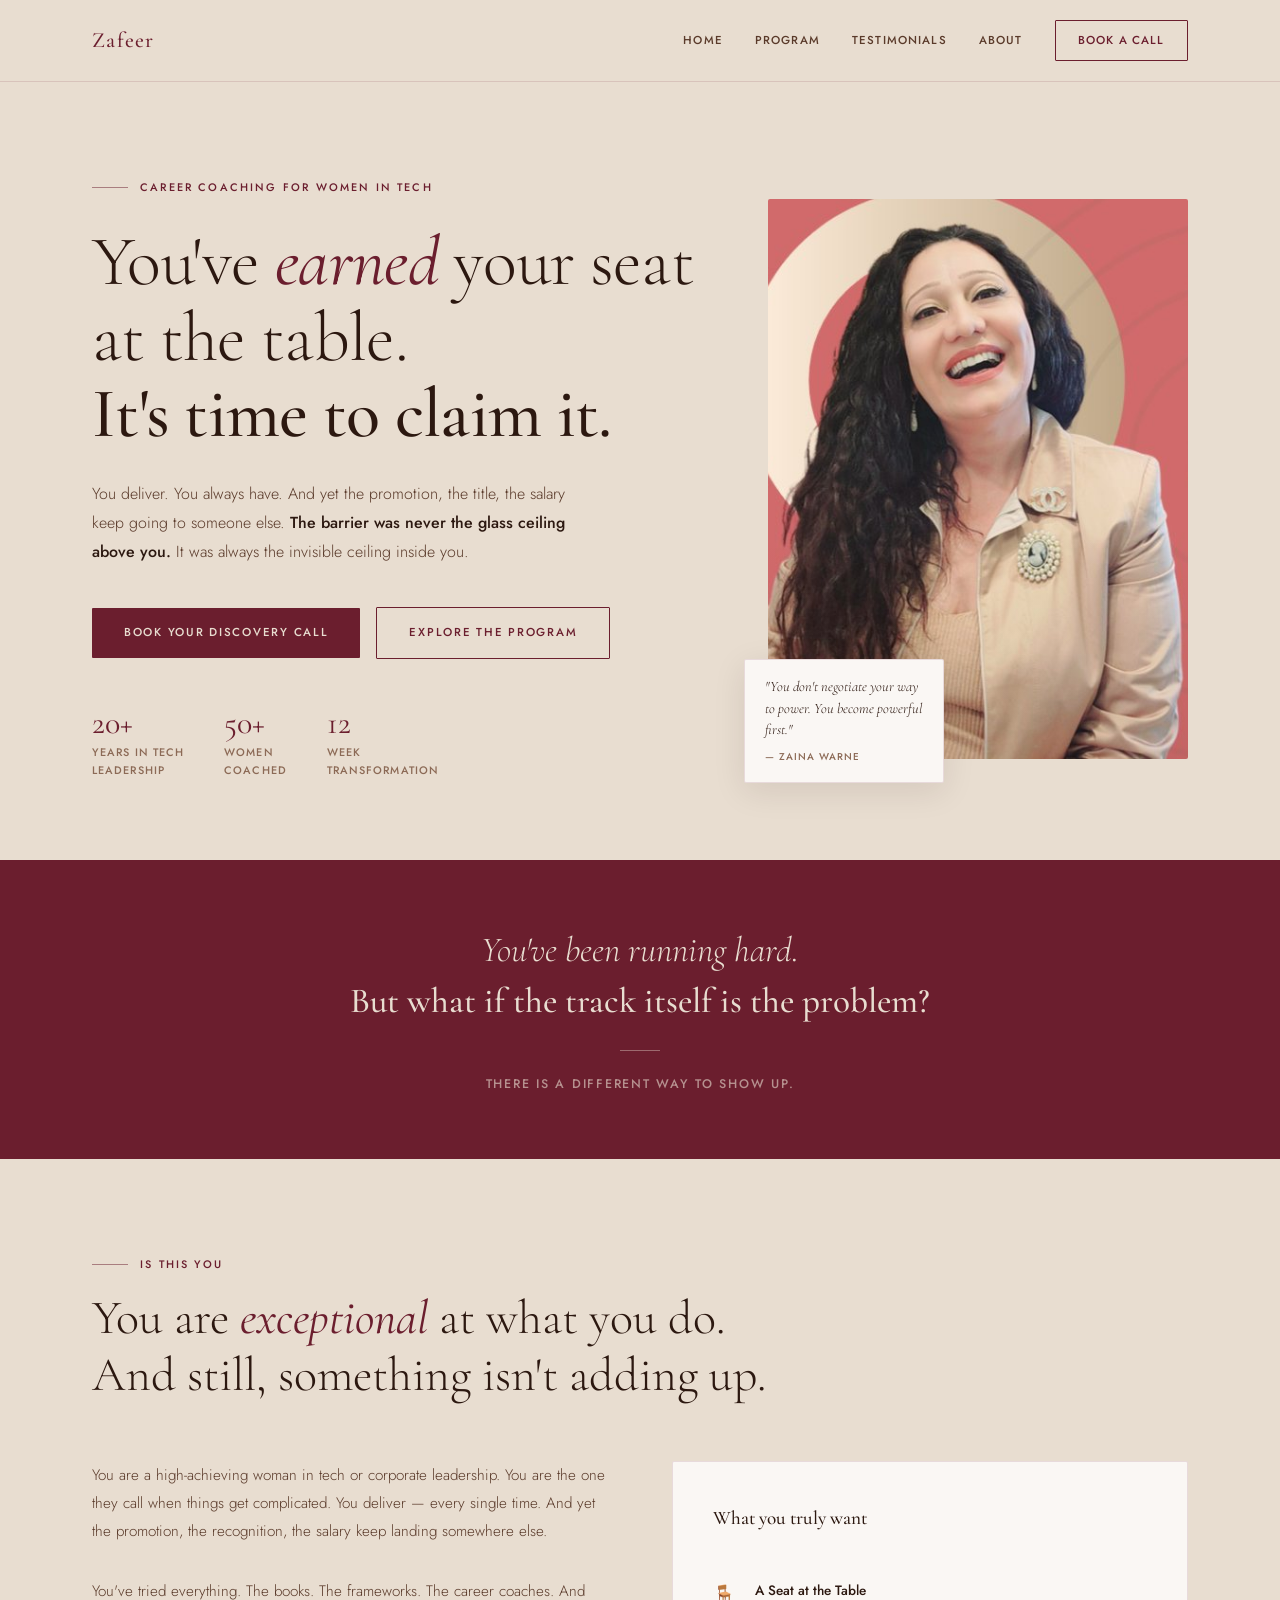
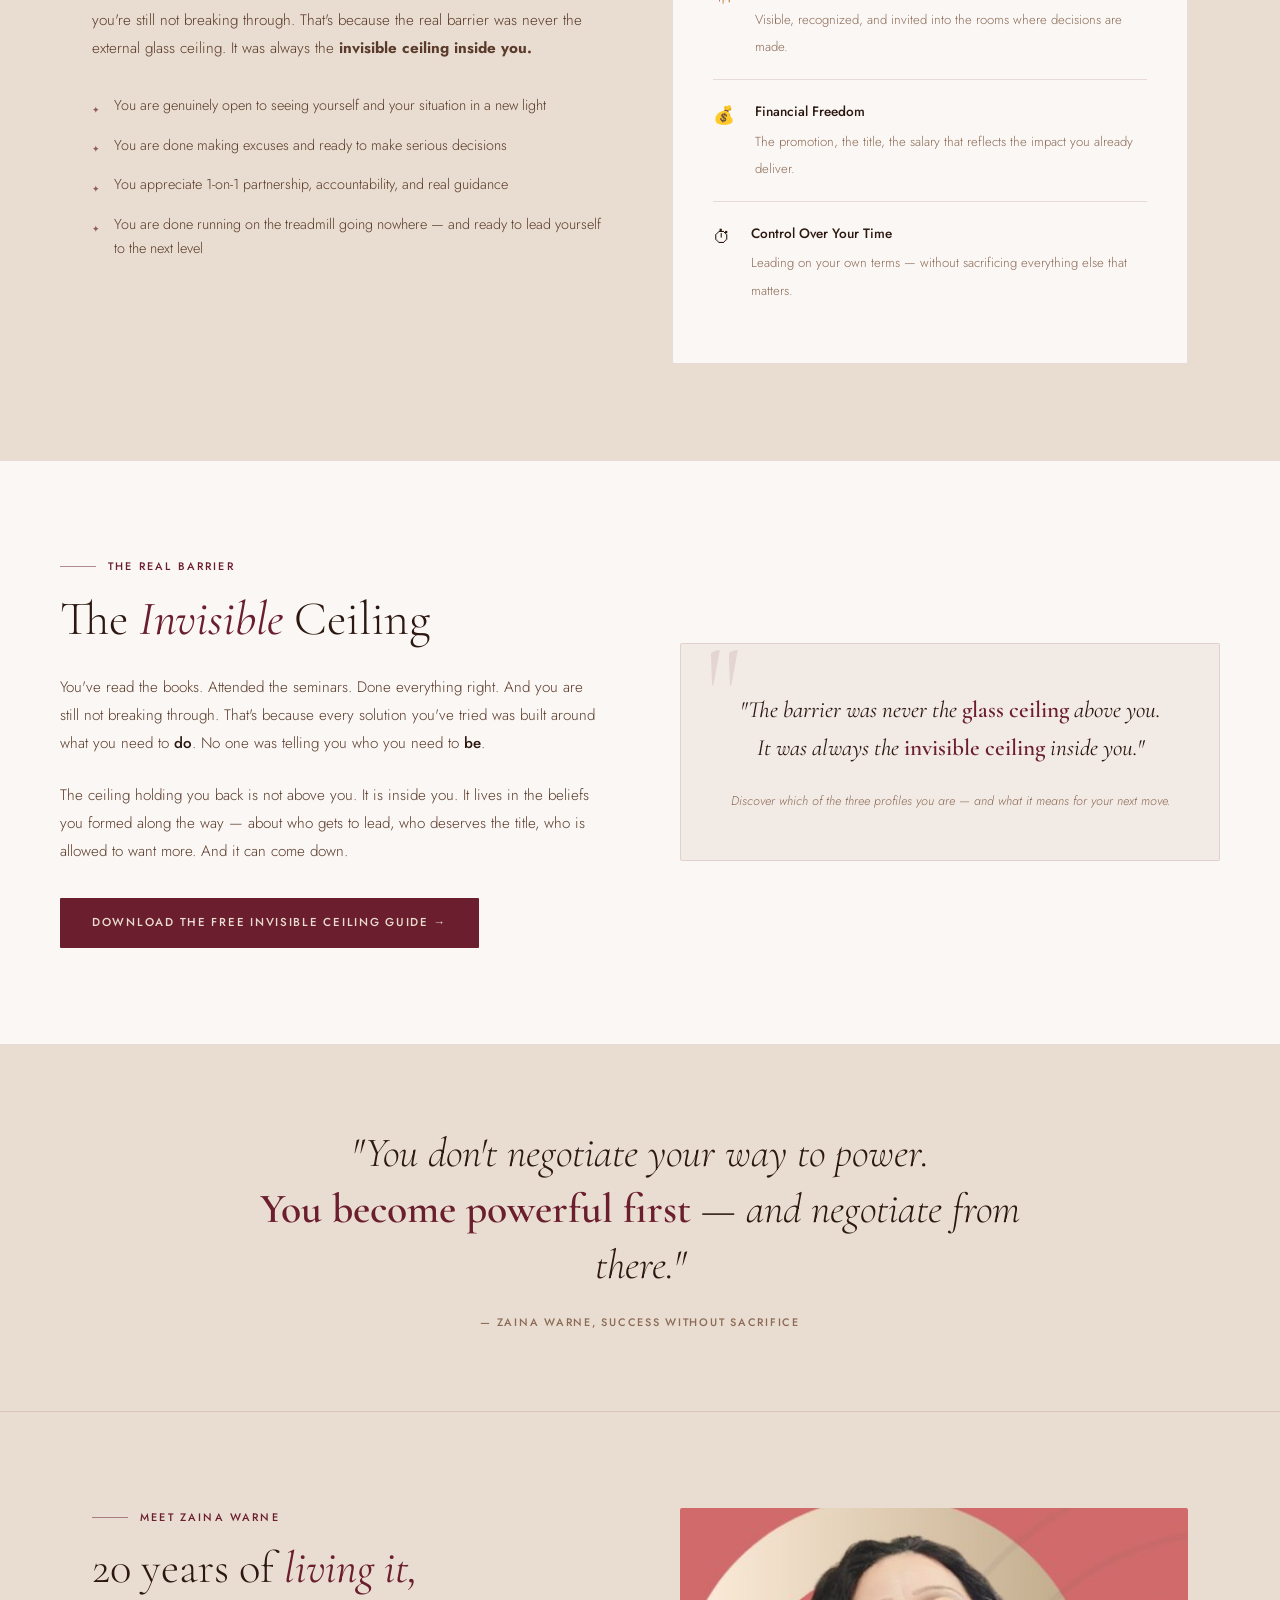
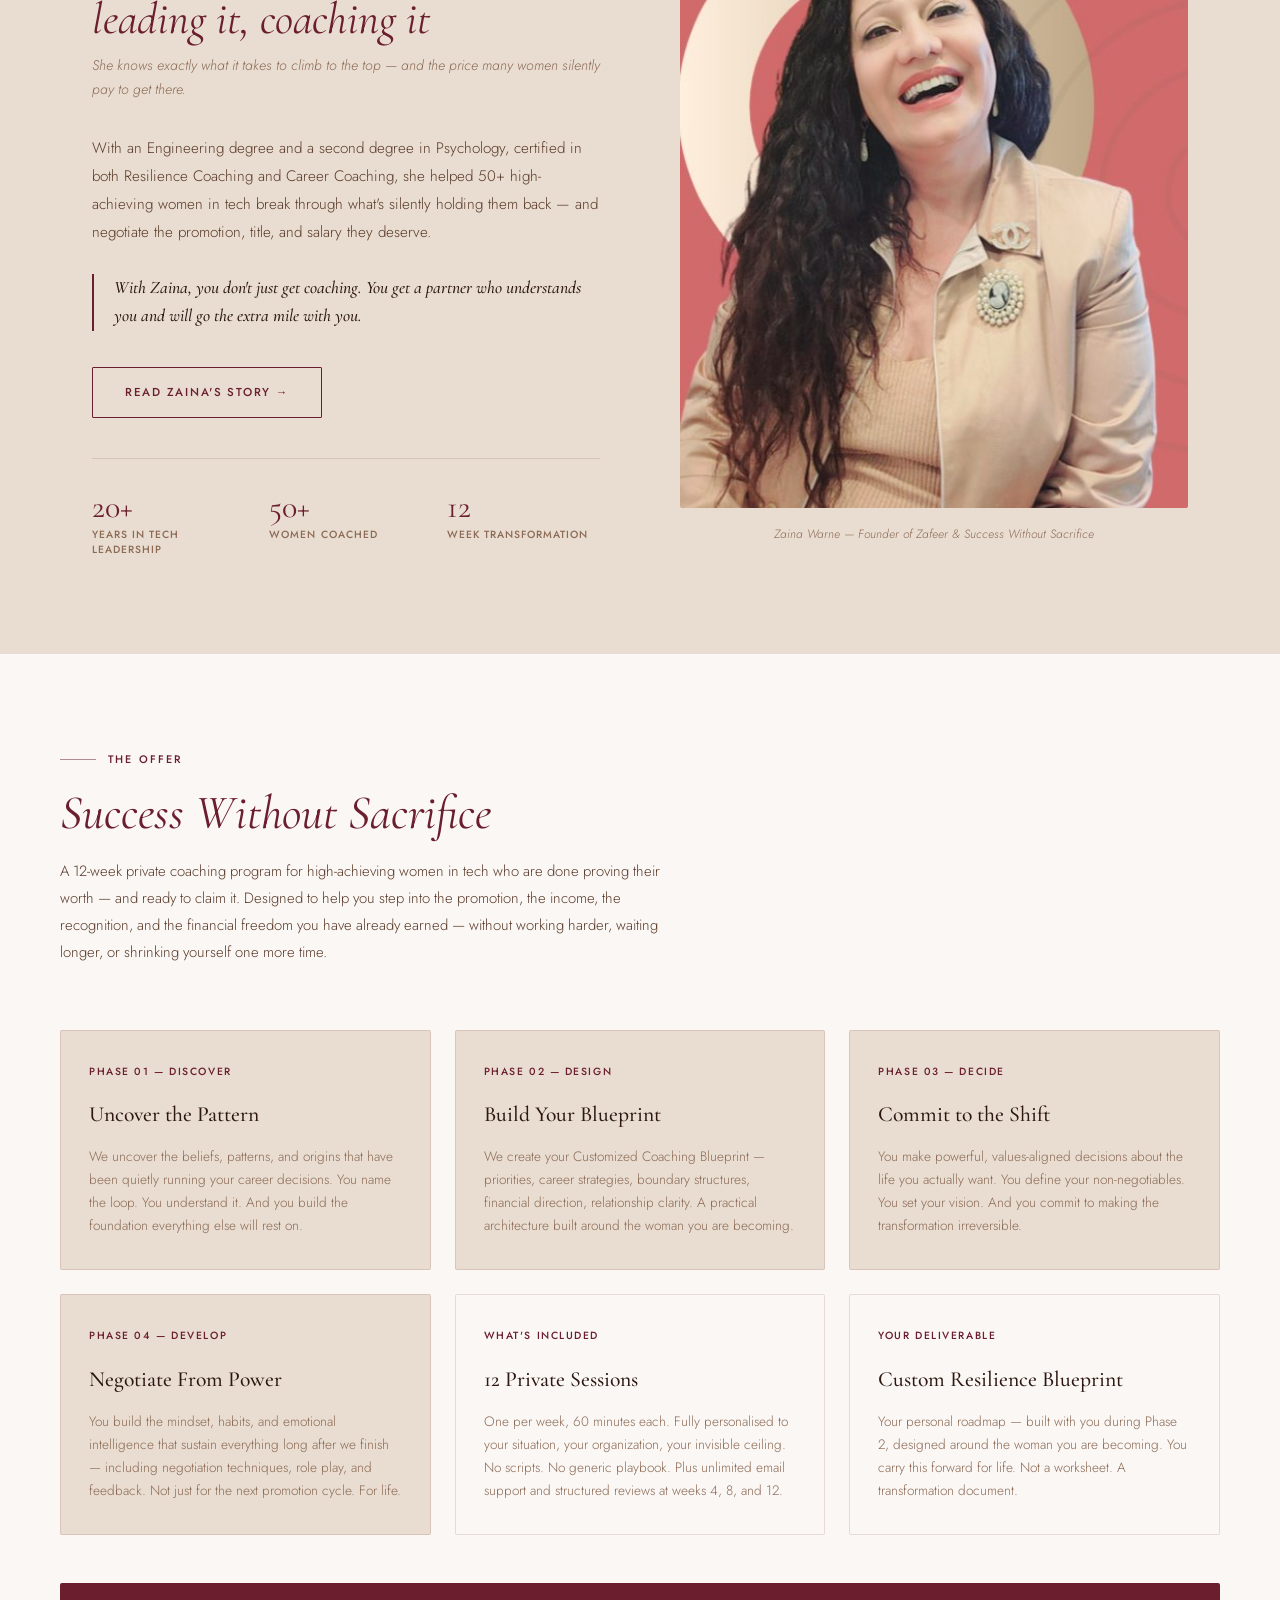
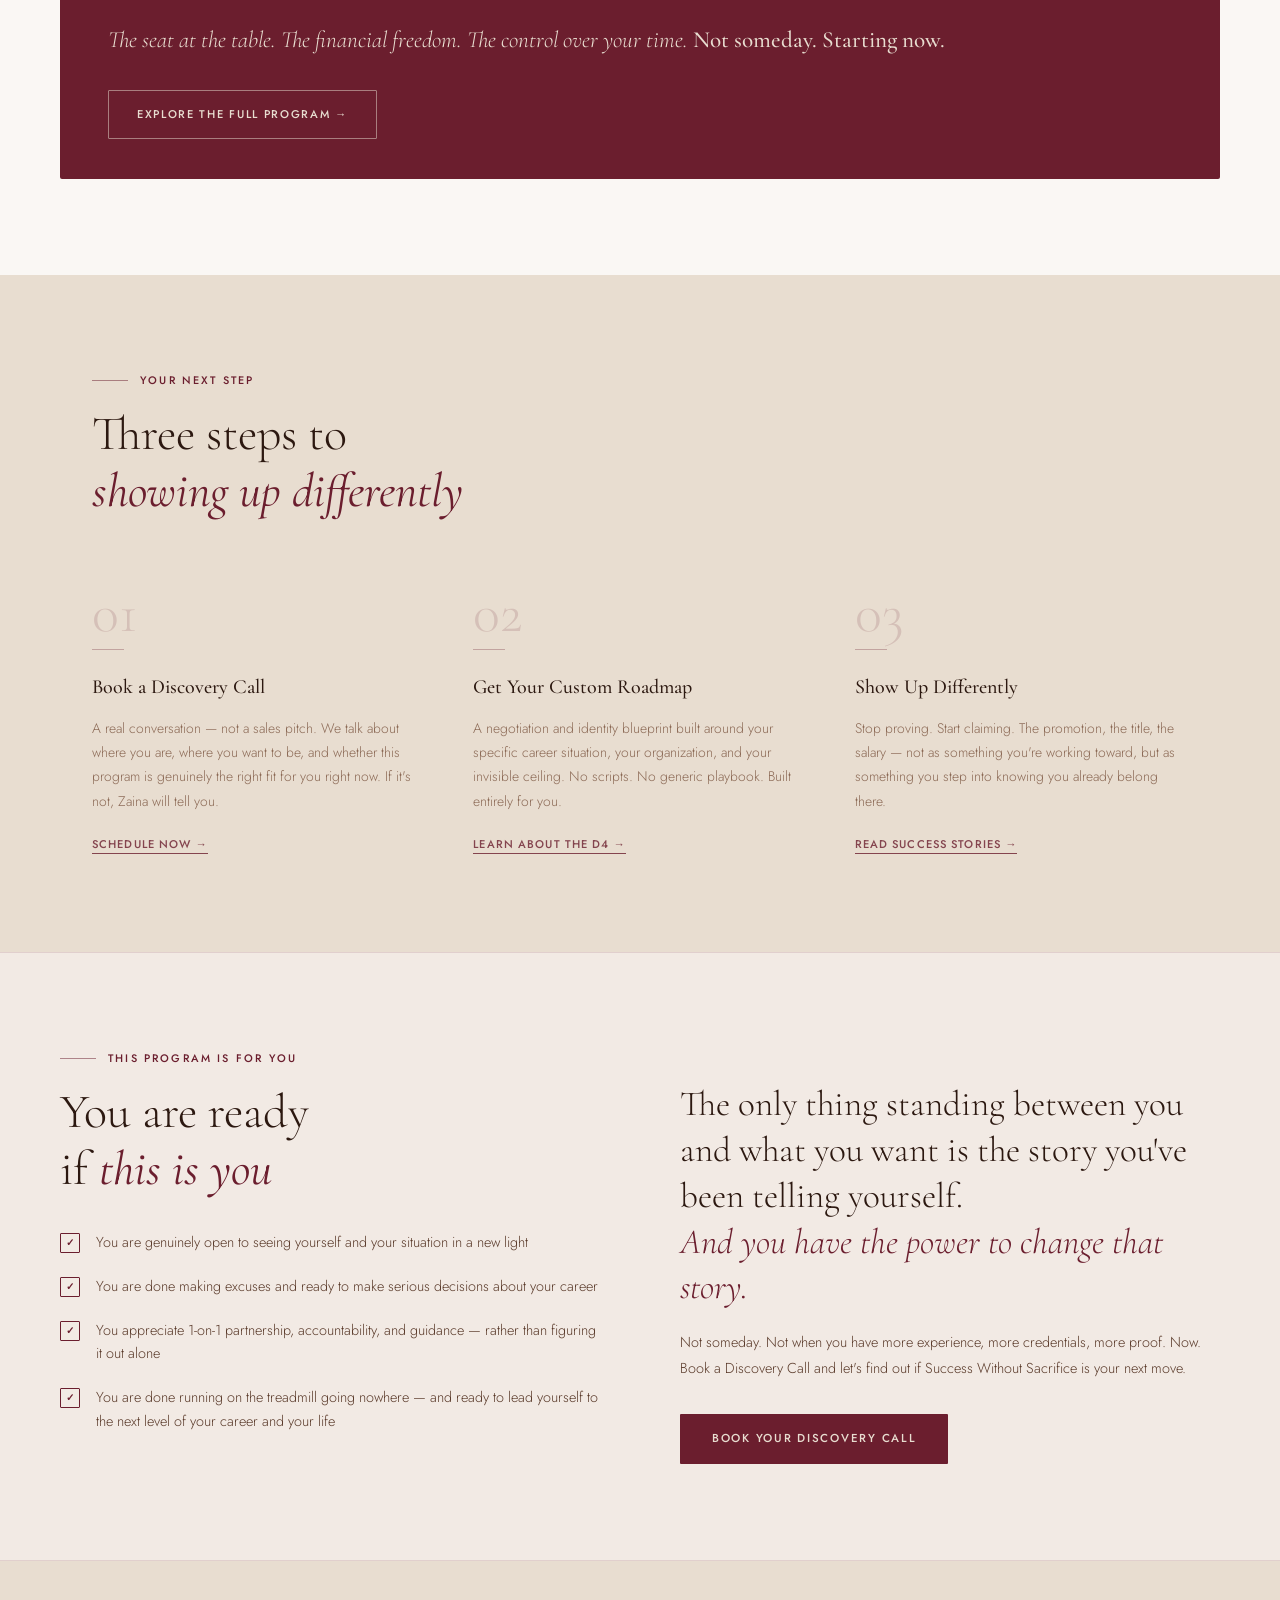
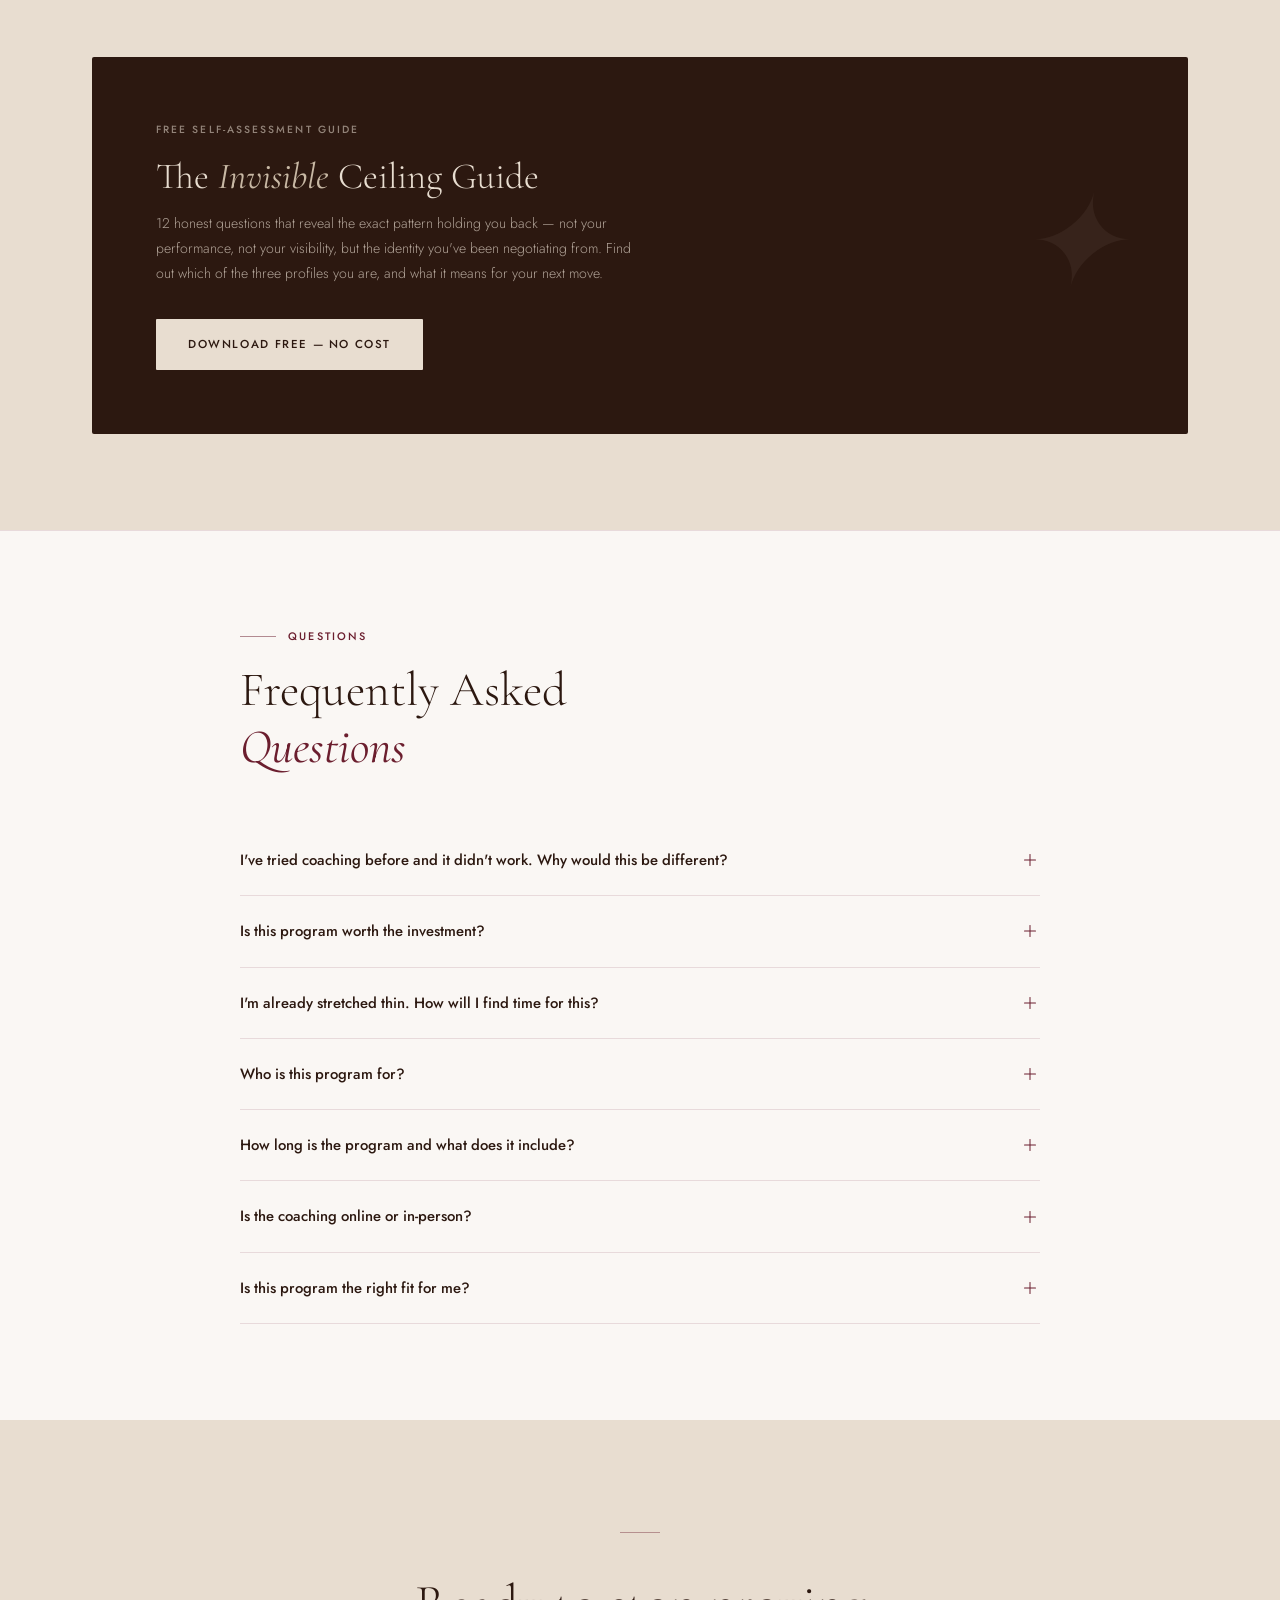
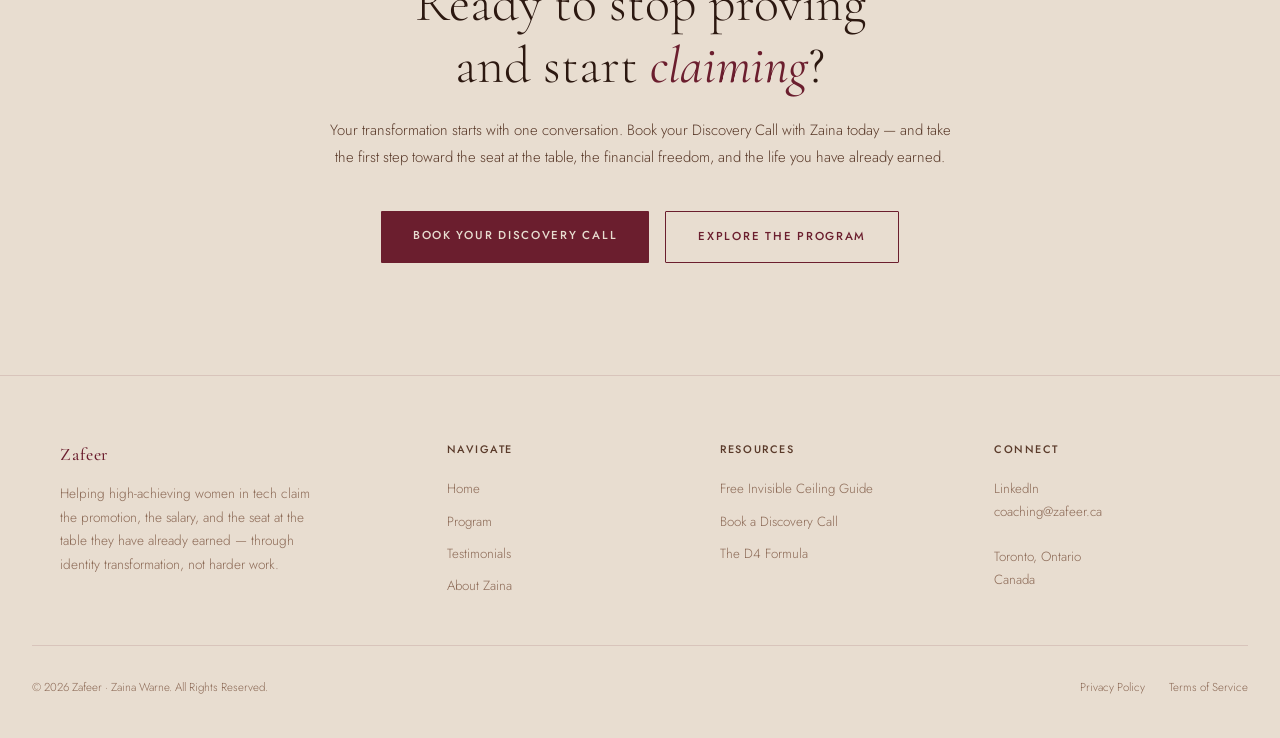
==== commit f3b6f102: "Add files via upload" ====
--- a/index.html
+++ b/index.html
@@ -1,581 +1,847 @@
 <!DOCTYPE html>
 <html lang="en">
 <head>
-  <meta charset="UTF-8">
-  <meta name="viewport" content="width=device-width, initial-scale=1.0">
-
-  <!-- Primary Meta Tags -->
-  <title>Resilience Coaching for Women | Zafeer by Zaina Warne</title>
-  <meta name="description" content="Build unshakeable resilience with Zafeer's 12-week coaching program led by Zaina Warne. Achieve success without sacrifice. Book your free discovery call today.">
-  <meta name="keywords" content="resilience coaching, women's coaching, life coach for women, work-life balance coaching, mindset coach, professional women coach, Zaina Warne, Zafeer coaching, burnout recovery, resilience program Canada">
-  <meta name="robots" content="index, follow">
-  <meta name="author" content="Zaina Warne">
-  <link rel="canonical" href="https://zafeer.ca/">
-
-  <!-- Open Graph -->
-  <meta property="og:type"        content="website">
-  <meta property="og:site_name"   content="Zafeer">
-  <meta property="og:title"       content="Resilience Coaching for Women | Zafeer by Zaina Warne">
-  <meta property="og:description" content="Build unshakeable resilience with Zafeer's 12-week coaching program. Achieve success without sacrifice. Book your free discovery call today.">
-  <meta property="og:image"       content="https://img1.wsimg.com/isteam/ip/88c62dd3-3a5a-41d3-aa33-3b1347f879d5/blob-f23a2bb.png">
-  <meta property="og:url"         content="https://zafeer.ca/">
-
-  <!-- Twitter Card -->
-  <meta name="twitter:card"        content="summary_large_image">
-  <meta name="twitter:title"       content="Resilience Coaching for Women | Zafeer by Zaina Warne">
-  <meta name="twitter:description" content="Build unshakeable resilience with Zafeer's 12-week coaching program. Achieve success without sacrifice. Book your free discovery call today.">
-  <meta name="twitter:image"       content="https://img1.wsimg.com/isteam/ip/88c62dd3-3a5a-41d3-aa33-3b1347f879d5/blob-f23a2bb.png">
-
-  <!-- Preconnect for performance -->
-  <link rel="preconnect" href="https://fonts.googleapis.com">
-  <link rel="preconnect" href="https://fonts.gstatic.com" crossorigin>
-  <link rel="preconnect" href="https://img1.wsimg.com">
-
-  <!-- Google Fonts -->
-  <link href="https://fonts.googleapis.com/css2?family=Playfair+Display:ital,wght@0,400;0,600;0,700;1,400&family=Lato:wght@300;400;700&display=swap" rel="stylesheet">
-
-  <!-- Shared Stylesheet -->
-  <link rel="stylesheet" href="styles.css?v=2">
-
-  <!-- Critical Above-Fold Styles (inline fallback) -->
+  <meta charset="UTF-8" />
+  <meta name="viewport" content="width=device-width, initial-scale=1.0" />
+  <title>Success Without Sacrifice | Zaina Warne — Career Coaching for Women in Tech</title>
+  <meta name="description" content="Helping high-achieving women in tech claim the promotion, title, salary, and seat at the table they have already earned. 12-week private coaching with Zaina Warne." />
+  <meta name="robots" content="index, follow" />
+  <meta property="og:title" content="Success Without Sacrifice | Zaina Warne" />
+  <meta property="og:description" content="Helping high-achieving women in tech claim the seat at the table they have already earned." />
+  <meta property="og:url" content="https://zafeer.ca/" />
+  <meta property="og:type" content="website" />
+  <link href="https://fonts.googleapis.com/css2?family=Cormorant+Garamond:ital,wght@0,300;0,400;0,500;0,600;1,300;1,400;1,500;1,600&family=Jost:wght@300;400;500;600&display=swap" rel="stylesheet" />
   <style>
-    body{font-family:'Lato',Arial,sans-serif;margin:0;background:#FDF9F6;color:#3C2F2B}
-    .hero{min-height:calc(100vh - 72px);display:flex;align-items:center;position:relative;overflow:hidden}
-    .hero-bg{position:absolute;inset:0;background:linear-gradient(135deg,#4A3835 0%,#6B3C38 60%,#9E6358 100%)}
-    .hero-content{position:relative;z-index:2;width:100%;max-width:1200px;margin:0 auto;padding:5rem 1.5rem;display:grid;grid-template-columns:1fr 400px;gap:4rem;align-items:center}
-    h1,h2,h3{font-family:'Playfair Display',Georgia,serif}
+    *, *::before, *::after { box-sizing: border-box; margin: 0; padding: 0; }
+
+    :root {
+      --cream:        #E8DDD0;
+      --cream-mid:    #DDD0C0;
+      --cream-dark:   #C8B8A4;
+      --burgundy:     #6B1E2E;
+      --burgundy-lt:  #8B3040;
+      --burgundy-pale:#F2EAE4;
+      --text-dark:    #2C1810;
+      --text-mid:     #5A3A2A;
+      --text-light:   #8C6A56;
+      --white:        #FAF7F4;
+      --border:       rgba(107,30,46,0.13);
+      --border-md:    rgba(107,30,46,0.22);
+    }
+
+    html { scroll-behavior: smooth; }
+
+    body {
+      background: var(--cream);
+      color: var(--text-dark);
+      font-family: 'Jost', sans-serif;
+      font-weight: 300;
+      line-height: 1.7;
+      overflow-x: hidden;
+    }
+
+    /* ─────────── NAV ─────────── */
+    .nav-outer { border-bottom: 0.5px solid var(--border); position: sticky; top: 0; z-index: 100; background: rgba(232,221,208,0.95); backdrop-filter: blur(10px); }
+    nav { max-width: 1160px; margin: 0 auto; padding: 1.25rem 2rem; display: flex; justify-content: space-between; align-items: center; gap: 1.5rem; }
+    .nav-logo img { height: 44px; width: auto; }
+    .nav-links { display: flex; align-items: center; gap: 2rem; }
+    .nav-links a { font-size: 0.72rem; font-weight: 500; letter-spacing: 0.1em; text-transform: uppercase; color: var(--text-mid); text-decoration: none; transition: color 0.2s; }
+    .nav-links a:hover { color: var(--burgundy); }
+    .nav-links .nav-book { padding: 0.6rem 1.4rem; border: 1px solid var(--burgundy); color: var(--burgundy); border-radius: 1px; transition: background 0.2s, color 0.2s; }
+    .nav-links .nav-book:hover { background: var(--burgundy); color: var(--cream); }
+    .nav-hamburger { display: none; flex-direction: column; gap: 5px; cursor: pointer; padding: 4px; }
+    .nav-hamburger span { display: block; width: 22px; height: 1.5px; background: var(--burgundy); transition: all 0.3s; }
+
+    /* ─────────── HERO ─────────── */
+    .hero {
+      max-width: 1160px;
+      margin: 0 auto;
+      padding: 6rem 2rem 5rem;
+      display: grid;
+      grid-template-columns: 1fr 420px;
+      gap: 4rem;
+      align-items: center;
+    }
+    .hero-text {}
+    .hero-eyebrow {
+      font-size: 0.68rem;
+      font-weight: 500;
+      letter-spacing: 0.2em;
+      text-transform: uppercase;
+      color: var(--burgundy);
+      margin-bottom: 1.75rem;
+      display: flex;
+      align-items: center;
+      gap: 0.75rem;
+    }
+    .hero-eyebrow::before {
+      content: '';
+      display: block;
+      width: 36px;
+      height: 0.5px;
+      background: var(--burgundy);
+      opacity: 0.5;
+    }
+    .hero-headline {
+      font-family: 'Cormorant Garamond', serif;
+      font-size: clamp(2.8rem, 5.5vw, 4.5rem);
+      font-weight: 300;
+      line-height: 1.08;
+      color: var(--text-dark);
+      margin-bottom: 1.75rem;
+      letter-spacing: -0.01em;
+    }
+    .hero-headline em { font-style: italic; color: var(--burgundy); font-weight: 400; }
+    .hero-headline strong { font-weight: 500; }
+    .hero-sub {
+      font-size: 1rem;
+      color: var(--text-mid);
+      line-height: 1.8;
+      max-width: 480px;
+      margin-bottom: 2.5rem;
+    }
+    .hero-sub strong { color: var(--text-dark); font-weight: 500; }
+    .hero-ctas { display: flex; gap: 1rem; flex-wrap: wrap; align-items: center; margin-bottom: 3rem; }
+    .btn-primary { display: inline-block; padding: 0.95rem 2rem; background: var(--burgundy); color: var(--cream); font-family: 'Jost', sans-serif; font-size: 0.72rem; font-weight: 500; letter-spacing: 0.15em; text-transform: uppercase; text-decoration: none; border-radius: 1px; transition: background 0.2s, transform 0.15s; border: none; cursor: pointer; }
+    .btn-primary:hover { background: var(--burgundy-lt); transform: translateY(-1px); }
+    .btn-secondary { display: inline-block; padding: 0.95rem 2rem; background: transparent; color: var(--burgundy); font-family: 'Jost', sans-serif; font-size: 0.72rem; font-weight: 500; letter-spacing: 0.15em; text-transform: uppercase; text-decoration: none; border-radius: 1px; border: 1px solid var(--burgundy); transition: background 0.2s, color 0.2s; }
+    .btn-secondary:hover { background: var(--burgundy); color: var(--cream); }
+    .hero-stats { display: flex; gap: 2.5rem; }
+    .hero-stat-num { font-family: 'Cormorant Garamond', serif; font-size: 2rem; font-weight: 400; color: var(--burgundy); line-height: 1; margin-bottom: 0.25rem; }
+    .hero-stat-label { font-size: 0.68rem; font-weight: 500; letter-spacing: 0.1em; text-transform: uppercase; color: var(--text-light); }
+
+    /* Hero image */
+    .hero-image { position: relative; }
+    .hero-image-inner {
+      position: relative;
+      border-radius: 2px;
+      overflow: hidden;
+    }
+    .hero-image-inner::before {
+      content: '';
+      position: absolute;
+      inset: 0;
+      background: linear-gradient(to bottom, transparent 60%, rgba(44,24,16,0.08) 100%);
+      z-index: 1;
+    }
+    .hero-image-inner img {
+      width: 100%;
+      height: 560px;
+      object-fit: cover;
+      object-position: center top;
+      display: block;
+    }
+    .hero-image-badge {
+      position: absolute;
+      bottom: -1.5rem;
+      left: -1.5rem;
+      background: var(--white);
+      border: 0.5px solid var(--border);
+      padding: 1rem 1.25rem;
+      border-radius: 2px;
+      box-shadow: 0 8px 32px rgba(44,24,16,0.1);
+      z-index: 2;
+      max-width: 200px;
+    }
+    .badge-quote {
+      font-family: 'Cormorant Garamond', serif;
+      font-size: 0.9rem;
+      font-style: italic;
+      color: var(--text-dark);
+      line-height: 1.5;
+    }
+    .badge-attr {
+      font-size: 0.62rem;
+      font-weight: 500;
+      letter-spacing: 0.1em;
+      text-transform: uppercase;
+      color: var(--text-light);
+      margin-top: 0.5rem;
+    }
+
+    /* ─────────── TREADMILL TEASE ─────────── */
+    .treadmill {
+      background: var(--burgundy);
+      padding: 4rem 2rem;
+      text-align: center;
+    }
+    .treadmill-inner { max-width: 680px; margin: 0 auto; }
+    .treadmill p {
+      font-family: 'Cormorant Garamond', serif;
+      font-size: clamp(1.5rem, 3.5vw, 2.2rem);
+      font-weight: 300;
+      font-style: italic;
+      color: var(--cream);
+      line-height: 1.45;
+      margin-bottom: 1.5rem;
+    }
+    .treadmill p strong { font-weight: 500; font-style: normal; }
+    .treadmill-rule { width: 40px; height: 0.5px; background: rgba(232,221,208,0.4); margin: 1.5rem auto; }
+    .treadmill-sub { font-size: 0.78rem; font-weight: 500; letter-spacing: 0.14em; text-transform: uppercase; color: rgba(232,221,208,0.6); }
+
+    /* ─────────── CLIENT SECTION ─────────── */
+    .client-section { max-width: 1160px; margin: 0 auto; padding: 6rem 2rem; }
+    .section-eyebrow { font-size: 0.68rem; font-weight: 500; letter-spacing: 0.2em; text-transform: uppercase; color: var(--burgundy); margin-bottom: 1rem; display: flex; align-items: center; gap: 0.75rem; }
+    .section-eyebrow::before { content: ''; display: block; width: 36px; height: 0.5px; background: var(--burgundy); opacity: 0.5; }
+    .section-title { font-family: 'Cormorant Garamond', serif; font-size: clamp(2rem, 4vw, 3rem); font-weight: 300; color: var(--text-dark); line-height: 1.2; margin-bottom: 1rem; }
+    .section-title em { font-style: italic; color: var(--burgundy); font-weight: 400; }
+    .client-grid { display: grid; grid-template-columns: 1fr 1fr; gap: 4rem; align-items: start; margin-top: 3.5rem; }
+    .client-desc { font-size: 0.95rem; color: var(--text-mid); line-height: 1.85; margin-bottom: 2rem; }
+    .client-bullets { list-style: none; display: flex; flex-direction: column; gap: 1rem; }
+    .client-bullets li { display: flex; gap: 0.875rem; font-size: 0.9rem; color: var(--text-mid); line-height: 1.65; }
+    .client-bullets li::before { content: '✦'; color: var(--burgundy); font-size: 0.55rem; flex-shrink: 0; margin-top: 0.55rem; opacity: 0.7; }
+    .client-desire { background: var(--white); border: 0.5px solid var(--border); border-radius: 2px; padding: 2.5rem; }
+    .client-desire-title { font-family: 'Cormorant Garamond', serif; font-size: 1.2rem; font-weight: 500; color: var(--text-dark); margin-bottom: 1.5rem; }
+    .desire-item { display: flex; align-items: flex-start; gap: 1.25rem; padding: 1.25rem 0; border-bottom: 0.5px solid var(--border); }
+    .desire-item:last-child { border-bottom: none; }
+    .desire-icon { font-size: 1.1rem; flex-shrink: 0; margin-top: 1px; }
+    .desire-text strong { display: block; font-size: 0.85rem; font-weight: 500; color: var(--text-dark); margin-bottom: 0.2rem; }
+    .desire-text span { font-size: 0.82rem; color: var(--text-light); line-height: 1.5; }
+
+    /* ─────────── INVISIBLE CEILING ─────────── */
+    .ceiling-section {
+      background: var(--white);
+      border-top: 0.5px solid var(--border);
+      border-bottom: 0.5px solid var(--border);
+      padding: 6rem 2rem;
+    }
+    .ceiling-inner { max-width: 1160px; margin: 0 auto; display: grid; grid-template-columns: 1fr 1fr; gap: 5rem; align-items: center; }
+    .ceiling-text .section-title { margin-bottom: 1.5rem; }
+    .ceiling-body { font-size: 0.95rem; color: var(--text-mid); line-height: 1.85; margin-bottom: 1.5rem; }
+    .ceiling-body strong { color: var(--text-dark); font-weight: 500; }
+    .ceiling-visual {
+      position: relative;
+      background: var(--burgundy-pale);
+      border: 0.5px solid var(--border);
+      border-radius: 2px;
+      padding: 3rem 2.5rem;
+      text-align: center;
+    }
+    .ceiling-visual::before {
+      content: '"';
+      font-family: 'Cormorant Garamond', serif;
+      font-size: 8rem;
+      color: var(--burgundy);
+      opacity: 0.1;
+      position: absolute;
+      top: -1rem;
+      left: 1.5rem;
+      line-height: 1;
+    }
+    .ceiling-quote {
+      font-family: 'Cormorant Garamond', serif;
+      font-size: clamp(1.15rem, 2vw, 1.45rem);
+      font-weight: 400;
+      font-style: italic;
+      color: var(--text-dark);
+      line-height: 1.6;
+      margin-bottom: 1.5rem;
+      position: relative;
+      z-index: 1;
+    }
+    .ceiling-quote strong { font-style: normal; font-weight: 600; color: var(--burgundy); }
+    .ceiling-cta-wrap { margin-top: 2rem; }
+
+    /* ─────────── SECRET SAUCE ─────────── */
+    .secret-sauce {
+      padding: 5rem 2rem;
+      text-align: center;
+      border-bottom: 0.5px solid var(--border);
+    }
+    .secret-sauce-inner { max-width: 760px; margin: 0 auto; }
+    .sauce-line {
+      font-family: 'Cormorant Garamond', serif;
+      font-size: clamp(1.6rem, 3.5vw, 2.6rem);
+      font-weight: 300;
+      font-style: italic;
+      color: var(--text-dark);
+      line-height: 1.35;
+      margin-bottom: 1.25rem;
+    }
+    .sauce-line strong { font-style: normal; font-weight: 600; color: var(--burgundy); }
+    .sauce-attr { font-size: 0.68rem; font-weight: 500; letter-spacing: 0.16em; text-transform: uppercase; color: var(--text-light); }
+
+    /* ─────────── MEET ZAINA ─────────── */
+    .meet-zaina { max-width: 1160px; margin: 0 auto; padding: 6rem 2rem; display: grid; grid-template-columns: 1fr 1fr; gap: 5rem; align-items: start; }
+    .meet-label { font-size: 0.68rem; font-weight: 500; letter-spacing: 0.2em; text-transform: uppercase; color: var(--burgundy); margin-bottom: 1rem; display: flex; align-items: center; gap: 0.75rem; }
+    .meet-label::before { content: ''; display: block; width: 36px; height: 0.5px; background: var(--burgundy); opacity: 0.5; }
+    .meet-headline { font-family: 'Cormorant Garamond', serif; font-size: clamp(1.9rem, 3.5vw, 2.8rem); font-weight: 300; color: var(--text-dark); line-height: 1.15; margin-bottom: 0.5rem; }
+    .meet-headline em { font-style: italic; color: var(--burgundy); font-weight: 400; }
+    .meet-tagline { font-size: 0.88rem; color: var(--text-light); margin-bottom: 2rem; font-style: italic; }
+    .meet-body { font-size: 0.95rem; color: var(--text-mid); line-height: 1.85; margin-bottom: 1.5rem; }
+    .meet-highlight { font-family: 'Cormorant Garamond', serif; font-size: 1.1rem; font-weight: 500; font-style: italic; color: var(--text-dark); border-left: 2px solid var(--burgundy); padding-left: 1.25rem; margin: 1.75rem 0; line-height: 1.6; }
+    .meet-stats { display: grid; grid-template-columns: repeat(3, 1fr); gap: 1.5rem; margin-top: 2.5rem; padding-top: 2rem; border-top: 0.5px solid var(--border); }
+    .meet-stat-num { font-family: 'Cormorant Garamond', serif; font-size: 2rem; font-weight: 400; color: var(--burgundy); line-height: 1; margin-bottom: 0.3rem; }
+    .meet-stat-label { font-size: 0.65rem; font-weight: 500; letter-spacing: 0.1em; text-transform: uppercase; color: var(--text-light); line-height: 1.4; }
+    .meet-image { position: relative; }
+    .meet-image img { width: 100%; border-radius: 2px; object-fit: cover; object-position: center top; display: block; max-height: 600px; }
+    .meet-image-caption { margin-top: 1rem; font-size: 0.75rem; color: var(--text-light); font-style: italic; text-align: center; }
+
+    /* ─────────── PROGRAM ─────────── */
+    .program-section { background: var(--white); border-top: 0.5px solid var(--border); padding: 6rem 2rem; }
+    .program-inner { max-width: 1160px; margin: 0 auto; }
+    .program-header { max-width: 600px; margin-bottom: 4rem; }
+    .program-grid { display: grid; grid-template-columns: repeat(3, 1fr); gap: 1.5rem; margin-bottom: 3rem; }
+    .program-card { border: 0.5px solid var(--border); border-radius: 2px; padding: 2rem 1.75rem; background: var(--cream); transition: border-color 0.2s, box-shadow 0.2s; }
+    .program-card:hover { border-color: var(--burgundy); box-shadow: 0 4px 24px rgba(107,30,46,0.06); }
+    .program-step { font-size: 0.65rem; font-weight: 500; letter-spacing: 0.15em; text-transform: uppercase; color: var(--burgundy); margin-bottom: 1rem; }
+    .program-card-title { font-family: 'Cormorant Garamond', serif; font-size: 1.35rem; font-weight: 500; color: var(--text-dark); margin-bottom: 0.75rem; }
+    .program-card-body { font-size: 0.85rem; color: var(--text-light); line-height: 1.7; }
+    .program-promise { background: var(--burgundy); border-radius: 2px; padding: 2.5rem 3rem; display: flex; align-items: center; justify-content: space-between; gap: 2rem; flex-wrap: wrap; }
+    .program-promise-text { font-family: 'Cormorant Garamond', serif; font-size: clamp(1.1rem, 2vw, 1.45rem); font-weight: 300; font-style: italic; color: var(--cream); line-height: 1.5; }
+    .program-promise-text strong { font-style: normal; font-weight: 500; }
+    .program-promise a { flex-shrink: 0; display: inline-block; padding: 0.875rem 1.75rem; border: 1px solid rgba(232,221,208,0.5); color: var(--cream); font-family: 'Jost', sans-serif; font-size: 0.7rem; font-weight: 500; letter-spacing: 0.15em; text-transform: uppercase; text-decoration: none; border-radius: 1px; transition: background 0.2s, border-color 0.2s; white-space: nowrap; }
+    .program-promise a:hover { background: rgba(232,221,208,0.12); border-color: var(--cream); }
+
+    /* ─────────── HOW IT WORKS ─────────── */
+    .how-section { max-width: 1160px; margin: 0 auto; padding: 6rem 2rem; }
+    .how-grid { display: grid; grid-template-columns: repeat(3, 1fr); gap: 3rem; margin-top: 4rem; }
+    .how-card { position: relative; }
+    .how-num { font-family: 'Cormorant Garamond', serif; font-size: 3.5rem; font-weight: 300; color: var(--burgundy); opacity: 0.15; line-height: 1; margin-bottom: 0.5rem; }
+    .how-rule { width: 32px; height: 1px; background: var(--burgundy); opacity: 0.3; margin-bottom: 1.25rem; }
+    .how-title { font-family: 'Cormorant Garamond', serif; font-size: 1.25rem; font-weight: 500; color: var(--text-dark); margin-bottom: 0.75rem; }
+    .how-body { font-size: 0.87rem; color: var(--text-light); line-height: 1.75; margin-bottom: 1rem; }
+    .how-link { font-size: 0.7rem; font-weight: 500; letter-spacing: 0.1em; text-transform: uppercase; color: var(--burgundy); text-decoration: none; border-bottom: 0.5px solid var(--burgundy); padding-bottom: 1px; opacity: 0.8; transition: opacity 0.2s; }
+    .how-link:hover { opacity: 1; }
+
+    /* ─────────── QUALIFYING ─────────── */
+    .qualifying { background: var(--burgundy-pale); border-top: 0.5px solid var(--border); border-bottom: 0.5px solid var(--border); padding: 6rem 2rem; }
+    .qualifying-inner { max-width: 1160px; margin: 0 auto; display: grid; grid-template-columns: 1fr 1fr; gap: 5rem; align-items: start; }
+    .qualifying-checks { display: flex; flex-direction: column; gap: 1.25rem; margin-top: 2rem; }
+    .check-item { display: flex; gap: 1rem; align-items: flex-start; }
+    .check-box { width: 20px; height: 20px; border: 1px solid var(--burgundy); border-radius: 1px; flex-shrink: 0; display: flex; align-items: center; justify-content: center; margin-top: 2px; }
+    .check-box::after { content: '✓'; font-size: 0.65rem; color: var(--burgundy); font-weight: 600; }
+    .check-text { font-size: 0.9rem; color: var(--text-mid); line-height: 1.65; }
+    .qualifying-cta { padding-top: 2rem; }
+    .qualifying-cta-title { font-family: 'Cormorant Garamond', serif; font-size: clamp(1.5rem, 3vw, 2.2rem); font-weight: 300; color: var(--text-dark); line-height: 1.3; margin-bottom: 1.25rem; }
+    .qualifying-cta-title em { font-style: italic; color: var(--burgundy); }
+    .qualifying-body { font-size: 0.9rem; color: var(--text-mid); line-height: 1.8; margin-bottom: 2rem; }
+
+    /* ─────────── LEAD MAGNET ─────────── */
+    .lead-magnet { max-width: 1160px; margin: 0 auto; padding: 6rem 2rem; }
+    .lead-magnet-card { background: var(--text-dark); border-radius: 2px; padding: 4rem; display: grid; grid-template-columns: 1fr auto; gap: 3rem; align-items: center; }
+    .lm-eyebrow { font-size: 0.65rem; font-weight: 500; letter-spacing: 0.2em; text-transform: uppercase; color: rgba(232,221,208,0.55); margin-bottom: 1rem; }
+    .lm-title { font-family: 'Cormorant Garamond', serif; font-size: clamp(1.6rem, 3vw, 2.3rem); font-weight: 300; color: var(--cream); line-height: 1.2; margin-bottom: 0.75rem; }
+    .lm-title em { font-style: italic; color: var(--cream-dark); font-weight: 400; }
+    .lm-body { font-size: 0.88rem; color: rgba(232,221,208,0.7); line-height: 1.8; max-width: 480px; margin-bottom: 2rem; }
+    .lm-btn { display: inline-block; padding: 1rem 2rem; background: var(--cream); color: var(--text-dark); font-family: 'Jost', sans-serif; font-size: 0.72rem; font-weight: 500; letter-spacing: 0.14em; text-transform: uppercase; text-decoration: none; border-radius: 1px; transition: background 0.2s; }
+    .lm-btn:hover { background: var(--cream-dark); }
+    .lm-decoration { font-family: 'Cormorant Garamond', serif; font-size: 8rem; font-weight: 300; font-style: italic; color: rgba(232,221,208,0.06); line-height: 1; white-space: nowrap; user-select: none; }
+
+    /* ─────────── FAQ ─────────── */
+    .faq-section { background: var(--white); border-top: 0.5px solid var(--border); padding: 6rem 2rem; }
+    .faq-inner { max-width: 800px; margin: 0 auto; }
+    .faq-item { border-bottom: 0.5px solid var(--border); }
+    .faq-question { display: flex; justify-content: space-between; align-items: center; padding: 1.5rem 0; cursor: pointer; gap: 1rem; }
+    .faq-q-text { font-size: 0.93rem; font-weight: 500; color: var(--text-dark); line-height: 1.5; }
+    .faq-icon { width: 20px; height: 20px; flex-shrink: 0; position: relative; }
+    .faq-icon::before, .faq-icon::after { content: ''; position: absolute; background: var(--burgundy); border-radius: 1px; transition: transform 0.3s, opacity 0.3s; }
+    .faq-icon::before { width: 12px; height: 1px; top: 50%; left: 50%; transform: translate(-50%, -50%); }
+    .faq-icon::after { width: 1px; height: 12px; top: 50%; left: 50%; transform: translate(-50%, -50%); }
+    .faq-item.open .faq-icon::after { transform: translate(-50%, -50%) rotate(90deg); opacity: 0; }
+    .faq-answer { max-height: 0; overflow: hidden; transition: max-height 0.4s ease, padding 0.3s ease; }
+    .faq-answer-inner { font-size: 0.88rem; color: var(--text-mid); line-height: 1.8; padding-bottom: 1.5rem; }
+    .faq-answer-inner a { color: var(--burgundy); text-decoration: none; font-weight: 500; }
+    .faq-answer-inner a:hover { text-decoration: underline; }
+    .faq-answer-inner strong { color: var(--text-dark); font-weight: 500; }
+    .faq-item.open .faq-answer { max-height: 600px; }
+
+    /* ─────────── FINAL CTA ─────────── */
+    .final-cta { padding: 7rem 2rem; text-align: center; }
+    .final-cta-inner { max-width: 640px; margin: 0 auto; }
+    .final-rule { width: 40px; height: 0.5px; background: var(--burgundy); margin: 0 auto 2.5rem; opacity: 0.4; }
+    .final-title { font-family: 'Cormorant Garamond', serif; font-size: clamp(2rem, 4.5vw, 3.25rem); font-weight: 300; color: var(--text-dark); line-height: 1.2; margin-bottom: 1.25rem; }
+    .final-title em { font-style: italic; color: var(--burgundy); font-weight: 400; }
+    .final-body { font-size: 0.93rem; color: var(--text-mid); line-height: 1.8; margin-bottom: 2.5rem; }
+    .final-ctas { display: flex; justify-content: center; gap: 1rem; flex-wrap: wrap; }
+
+    /* ─────────── FOOTER ─────────── */
+    footer { border-top: 0.5px solid var(--border); padding: 4rem 2rem 2.5rem; }
+    .footer-inner { max-width: 1160px; margin: 0 auto; display: grid; grid-template-columns: 1.5fr 1fr 1fr 1fr; gap: 3rem; margin-bottom: 3rem; }
+    .footer-brand-desc { font-size: 0.85rem; color: var(--text-light); line-height: 1.75; margin-top: 0.75rem; max-width: 260px; }
+    .footer-col-title { font-size: 0.68rem; font-weight: 500; letter-spacing: 0.14em; text-transform: uppercase; color: var(--text-mid); margin-bottom: 1.25rem; }
+    .footer-links { display: flex; flex-direction: column; gap: 0.6rem; }
+    .footer-links a { font-size: 0.83rem; color: var(--text-light); text-decoration: none; transition: color 0.2s; }
+    .footer-links a:hover { color: var(--burgundy); }
+    .footer-contact { font-size: 0.83rem; color: var(--text-light); line-height: 1.7; }
+    .footer-contact a { color: var(--text-light); text-decoration: none; transition: color 0.2s; }
+    .footer-contact a:hover { color: var(--burgundy); }
+    .footer-bottom { border-top: 0.5px solid var(--border); padding-top: 2rem; display: flex; justify-content: space-between; align-items: center; flex-wrap: wrap; gap: 1rem; }
+    .footer-copy { font-size: 0.72rem; color: var(--text-light); }
+    .footer-bottom-links { display: flex; gap: 1.5rem; }
+    .footer-bottom-links a { font-size: 0.72rem; color: var(--text-light); text-decoration: none; transition: color 0.2s; }
+    .footer-bottom-links a:hover { color: var(--burgundy); }
+    .footer-logo { font-family: 'Cormorant Garamond', serif; font-size: 1.1rem; font-weight: 500; color: var(--burgundy); letter-spacing: 0.05em; }
+
+    /* ─────────── ANIMATIONS ─────────── */
+    .fade-up { opacity: 0; transform: translateY(24px); transition: opacity 0.65s ease, transform 0.65s ease; }
+    .fade-up.visible { opacity: 1; transform: translateY(0); }
+
+    @keyframes heroIn { from { opacity: 0; transform: translateY(20px); } to { opacity: 1; transform: translateY(0); } }
+    .hero-text { animation: heroIn 0.75s ease both; }
+    .hero-image { animation: heroIn 0.75s 0.15s ease both; }
+
+    /* ─────────── MOBILE ─────────── */
+    @media (max-width: 900px) {
+      .hero { grid-template-columns: 1fr; gap: 2.5rem; padding: 4rem 1.5rem; }
+      .hero-image-inner img { height: 420px; }
+      .hero-image-badge { left: -0.5rem; bottom: -0.5rem; }
+      .client-grid, .ceiling-inner, .qualifying-inner, .meet-zaina { grid-template-columns: 1fr; gap: 2.5rem; }
+      .program-grid { grid-template-columns: 1fr 1fr; }
+      .how-grid { grid-template-columns: 1fr; gap: 2rem; }
+      .lead-magnet-card { grid-template-columns: 1fr; gap: 1.5rem; }
+      .lm-decoration { display: none; }
+      .footer-inner { grid-template-columns: 1fr 1fr; gap: 2rem; }
+      nav .nav-links { display: none; }
+      nav .nav-links.open { display: flex; flex-direction: column; position: absolute; top: 100%; left: 0; right: 0; background: var(--cream); border-bottom: 0.5px solid var(--border); padding: 1.5rem 2rem; gap: 1.25rem; }
+      .nav-hamburger { display: flex; }
+      .meet-stats { grid-template-columns: repeat(3, 1fr); }
+    }
+
+    @media (max-width: 600px) {
+      .program-grid { grid-template-columns: 1fr; }
+      .hero-stats { gap: 1.5rem; }
+      .footer-inner { grid-template-columns: 1fr; }
+      .final-ctas { flex-direction: column; align-items: center; }
+      .program-promise { flex-direction: column; }
+    }
   </style>
-
-  <!-- Structured Data: LocalBusiness -->
-  <script type="application/ld+json">
-  {
-    "@context": "https://schema.org",
-    "@type": "LocalBusiness",
-    "name": "Zafeer",
-    "url": "https://zafeer.ca",
-    "logo": "https://img1.wsimg.com/isteam/ip/88c62dd3-3a5a-41d3-aa33-3b1347f879d5/Zafeer%20(3).png/:/rs=h:100,cg:true,m/qt=q:95",
-    "image": "https://img1.wsimg.com/isteam/ip/88c62dd3-3a5a-41d3-aa33-3b1347f879d5/blob-f23a2bb.png",
-    "description": "Women's resilience coaching by Zaina Warne. Build mental strength, achieve work-life balance, and thrive with the Success Without Sacrifice 12-week program.",
-    "telephone": "+1-000-000-0000",
-    "priceRange": "$$",
-    "address": {
-      "@type": "PostalAddress",
-      "addressLocality": "Toronto",
-      "addressRegion": "ON",
-      "addressCountry": "CA"
-    },
-    "openingHoursSpecification": {
-      "@type": "OpeningHoursSpecification",
-      "dayOfWeek": ["Monday","Tuesday","Wednesday","Thursday","Friday"],
-      "opens": "09:00",
-      "closes": "18:00"
-    },
-    "sameAs": [
-      "https://www.instagram.com/zafeer",
-      "https://www.facebook.com/zafeer",
-      "https://www.linkedin.com/company/zafeer"
-    ]
-  }
-  </script>
-
-  <!-- Structured Data: Service -->
-  <script type="application/ld+json">
-  {
-    "@context": "https://schema.org",
-    "@type": "Service",
-    "name": "Success Without Sacrifice — 12-Week Resilience Coaching Program",
-    "provider": {
-      "@type": "Person",
-      "name": "Zaina Warne",
-      "url": "https://zafeer.ca/about.html"
-    },
-    "description": "A 12-week transformative coaching program for professional women using the D4 Formula: Discover, Decide, Design, Develop. Build resilience, restore balance, and achieve lasting success.",
-    "serviceType": "Life Coaching",
-    "areaServed": "Online",
-    "url": "https://zafeer.ca/program.html"
-  }
-  </script>
-
-  <!-- Structured Data: Person -->
-  <script type="application/ld+json">
-  {
-    "@context": "https://schema.org",
-    "@type": "Person",
-    "name": "Zaina Warne",
-    "jobTitle": "Women's Resilience Coach",
-    "description": "Certified resilience coach and founder of Zafeer, dedicated to empowering professional women to thrive through her signature D4 Formula coaching program.",
-    "url": "https://zafeer.ca/about.html",
-    "image": "https://img1.wsimg.com/isteam/ip/88c62dd3-3a5a-41d3-aa33-3b1347f879d5/16-fa29c03.png",
-    "worksFor": {
-      "@type": "Organization",
-      "name": "Zafeer",
-      "url": "https://zafeer.ca"
-    },
-    "address": {
-      "@type": "PostalAddress",
-      "addressLocality": "Toronto",
-      "addressRegion": "ON",
-      "addressCountry": "CA"
-    }
-  }
-  </script>
-
-  <!-- Structured Data: FAQPage -->
-  <script type="application/ld+json">
-  {
-    "@context": "https://schema.org",
-    "@type": "FAQPage",
-    "mainEntity": [
-      {
-        "@type": "Question",
-        "name": "What is resilience coaching?",
-        "acceptedAnswer": {
-          "@type": "Answer",
-          "text": "Resilience coaching is a transformative process that helps you build mental, emotional, and behavioural strength to navigate life's challenges with confidence. At Zafeer, we go beyond surface-level coping strategies — we help you identify the root patterns keeping you stuck and develop a personalised resilience toolkit so you can thrive under pressure, recover faster from setbacks, and lead a life of purpose and balance."
-        }
-      },
-      {
-        "@type": "Question",
-        "name": "Who is Zafeer coaching for?",
-        "acceptedAnswer": {
-          "@type": "Answer",
-          "text": "Zafeer coaching is designed for professional women who feel overwhelmed, stuck, or disconnected from the life they truly want. Whether you're a corporate leader, entrepreneur, healthcare professional, educator, or career changer, if you're ready to stop running on empty and start building a life that honours both your ambitions and your wellbeing — this is for you."
-        }
-      },
-      {
-        "@type": "Question",
-        "name": "How long is the program?",
-        "acceptedAnswer": {
-          "@type": "Answer",
-          "text": "The signature 'Success Without Sacrifice' coaching program is 12 weeks long. This duration is intentional — sustainable transformation takes time. Over three months, you'll move through the D4 Formula: Discover your patterns, Decide your values and vision, Design your personalised resilience plan, and Develop the habits to make it last."
-        }
-      },
-      {
-        "@type": "Question",
-        "name": "Is the coaching online or in-person?",
-        "acceptedAnswer": {
-          "@type": "Answer",
-          "text": "All coaching sessions are conducted virtually via video call, making them accessible no matter where you are in the world. Sessions are flexible and scheduled around your calendar so you never have to choose between your coaching commitment and your other responsibilities."
-        }
-      },
-      {
-        "@type": "Question",
-        "name": "How do I get started with Zafeer coaching?",
-        "acceptedAnswer": {
-          "@type": "Answer",
-          "text": "Getting started is simple. Book a complimentary 30-minute discovery call with Zaina to explore whether the program is the right fit for you. There's no pressure — just an honest conversation about where you are, where you want to be, and how coaching can help you get there."
-        }
-      }
-    ]
-  }
-  </script>
 </head>
 <body>
 
-  <!-- ===== NAVIGATION ===== -->
-  <header class="site-nav" id="site-nav" role="banner">
-    <div class="nav-inner">
-      <a href="index.html" class="nav-logo" aria-label="Zafeer — Back to home">
-        <img src="https://img1.wsimg.com/isteam/ip/88c62dd3-3a5a-41d3-aa33-3b1347f879d5/Zafeer%20(3).png/:/rs=h:100,cg:true,m/qt=q:95"
-             alt="Zafeer — Women's Resilience Coaching" height="52" width="auto">
+  <!-- ═══ NAV ═══ -->
+  <div class="nav-outer">
+    <nav>
+      <a href="https://zafeer.ca/" style="text-decoration:none;">
+        <span style="font-family:'Cormorant Garamond',serif;font-size:1.35rem;font-weight:500;color:var(--burgundy);letter-spacing:0.06em;">Zafeer</span>
       </a>
-      <nav class="nav-links" id="nav-links" role="navigation" aria-label="Main navigation">
-        <a href="index.html" class="active">Home</a>
-        <a href="program.html">Program</a>
-        <a href="testimonials.html">Testimonials</a>
-        <a href="about.html">About</a>
-        <a href="https://calendly.com/zaina-warne/zoom-coffee" class="btn btn-primary" target="_blank" rel="noopener noreferrer">Book a Call</a>
-      </nav>
-      <button class="nav-toggle" id="nav-toggle" aria-label="Toggle mobile navigation" aria-expanded="false" aria-controls="nav-links">
+      <div class="nav-links" id="navLinks">
+        <a href="https://zafeer.ca/index.html">Home</a>
+        <a href="https://zafeer.ca/program.html">Program</a>
+        <a href="https://zafeer.ca/testimonials.html">Testimonials</a>
+        <a href="https://zafeer.ca/about.html">About</a>
+        <a href="https://calendly.com/zaina-warne/zoom-coffee" class="nav-book">Book a Call</a>
+      </div>
+      <div class="nav-hamburger" id="hamburger" onclick="toggleMenu()">
         <span></span><span></span><span></span>
-      </button>
-    </div>
-  </header>
-
-  <main id="main-content">
-
-    <!-- ===== HERO ===== -->
-    <section class="hero" aria-label="Meet Zaina Warne — Women's Resilience Coach">
-      <div class="hero-bg" aria-hidden="true"></div>
-      <div class="hero-decor" aria-hidden="true"></div>
-      <div class="hero-content">
-
-        <!-- Left: text -->
-        <div class="hero-text">
-          <span class="section-label" style="color:var(--rose-light); margin-bottom:1rem; display:inline-block;">
-            Women's Resilience Coaching
-          </span>
-          <h1>
-            Success Without Sacrifice
-            <span class="highlight">With Zaina Warne</span>
-          </h1>
-          <p class="hero-sub">
-            You don't have to choose between ambition and wellbeing. Zaina Warne's proven
-            <strong style="color:var(--rose-light);">D4 Formula</strong> guides professional
-            women from overwhelmed to unstoppable — in just 12 weeks.
-          </p>
-          <div class="hero-ctas">
-            <a href="https://calendly.com/zaina-warne/zoom-coffee"
-               class="btn btn-primary btn-lg"
-               target="_blank" rel="noopener noreferrer">
-              Book Your Free Discovery Call
-            </a>
-            <a href="https://www.dropbox.com/scl/fi/wuje9j872amx6f2wj2771/Personal-Resilience-Assessment-Workbook-V2.0.pdf?rlkey=hyszorabpe27iyii0217zcc62&st=ldhrjt1j&dl=0"
-               class="btn btn-secondary btn-lg"
-               target="_blank" rel="noopener noreferrer">
-              Download Free Workbook
-            </a>
+      </div>
+    </nav>
+  </div>
+
+  <!-- ═══ HERO ═══ -->
+  <section class="hero">
+    <div class="hero-text">
+      <div class="hero-eyebrow">Career Coaching for Women in Tech</div>
+      <h1 class="hero-headline">
+        You've <em>earned</em> your seat<br>
+        at the table.<br>
+        <strong>It's time to claim it.</strong>
+      </h1>
+      <p class="hero-sub">
+        You deliver. You always have. And yet the promotion, the title, the salary keep going to someone else.
+        <strong>The barrier was never the glass ceiling above you.</strong>
+        It was always the invisible ceiling inside you.
+      </p>
+      <div class="hero-ctas">
+        <a href="https://calendly.com/zaina-warne/zoom-coffee" class="btn-primary">Book Your Discovery Call</a>
+        <a href="https://zafeer.ca/program.html" class="btn-secondary">Explore the Program</a>
+      </div>
+      <div class="hero-stats">
+        <div>
+          <div class="hero-stat-num">20+</div>
+          <div class="hero-stat-label">Years in Tech<br>Leadership</div>
+        </div>
+        <div>
+          <div class="hero-stat-num">50+</div>
+          <div class="hero-stat-label">Women<br>Coached</div>
+        </div>
+        <div>
+          <div class="hero-stat-num">12</div>
+          <div class="hero-stat-label">Week<br>Transformation</div>
+        </div>
+      </div>
+    </div>
+    <div class="hero-image">
+      <div class="hero-image-inner">
+        <img src="me.png" alt="Zaina Warne — Career Coach for Women in Tech" />
+      </div>
+      <div class="hero-image-badge">
+        <div class="badge-quote">"You don't negotiate your way to power. You become powerful first."</div>
+        <div class="badge-attr">— Zaina Warne</div>
+      </div>
+    </div>
+  </section>
+
+  <!-- ═══ TREADMILL TEASE ═══ -->
+  <div class="treadmill">
+    <div class="treadmill-inner">
+      <p>You've been running hard.<br><strong>But what if the track itself is the problem?</strong></p>
+      <div class="treadmill-rule"></div>
+      <div class="treadmill-sub">There is a different way to show up.</div>
+    </div>
+  </div>
+
+  <!-- ═══ TARGET CLIENT ═══ -->
+  <section class="client-section fade-up">
+    <div class="section-eyebrow">Is This You</div>
+    <h2 class="section-title">You are <em>exceptional</em> at what you do.<br>And still, something isn't adding up.</h2>
+    <div class="client-grid">
+      <div>
+        <p class="client-desc">You are a high-achieving woman in tech or corporate leadership. You are the one they call when things get complicated. You deliver — every single time. And yet the promotion, the recognition, the salary keep landing somewhere else.</p>
+        <p class="client-desc">You've tried everything. The books. The frameworks. The career coaches. And you're still not breaking through. That's because the real barrier was never the external glass ceiling. It was always the <strong>invisible ceiling inside you.</strong></p>
+        <ul class="client-bullets">
+          <li>You are genuinely open to seeing yourself and your situation in a new light</li>
+          <li>You are done making excuses and ready to make serious decisions</li>
+          <li>You appreciate 1-on-1 partnership, accountability, and real guidance</li>
+          <li>You are done running on the treadmill going nowhere — and ready to lead yourself to the next level</li>
+        </ul>
+      </div>
+      <div class="client-desire">
+        <div class="client-desire-title">What you truly want</div>
+        <div class="desire-item">
+          <div class="desire-icon">🪑</div>
+          <div class="desire-text">
+            <strong>A Seat at the Table</strong>
+            <span>Visible, recognized, and invited into the rooms where decisions are made.</span>
           </div>
         </div>
-
-        <!-- Right: Zaina's photo -->
-        <div class="hero-photo">
-          <div class="hero-photo-frame">
-            <img
-              src="https://img1.wsimg.com/isteam/ip/88c62dd3-3a5a-41d3-aa33-3b1347f879d5/16-fa29c03.png/:/cr=t:0%25,l:0.09%25,w:99.82%25,h:100%25/rs=w:400,h:400,cg:true"
-              alt="Zaina Warne — Certified Women's Resilience Coach and Founder of Zafeer"
-              fetchpriority="high">
+        <div class="desire-item">
+          <div class="desire-icon">💰</div>
+          <div class="desire-text">
+            <strong>Financial Freedom</strong>
+            <span>The promotion, the title, the salary that reflects the impact you already deliver.</span>
           </div>
-          <div class="hero-photo-tag">
-            <p class="hero-photo-name">Zaina Warne</p>
-            <p class="hero-photo-title">Certified Resilience Coach &amp; Founder of Zafeer</p>
+        </div>
+        <div class="desire-item">
+          <div class="desire-icon">⏱</div>
+          <div class="desire-text">
+            <strong>Control Over Your Time</strong>
+            <span>Leading on your own terms — without sacrificing everything else that matters.</span>
           </div>
         </div>
-
-      </div>
-    </section>
-
-    <!-- ===== STATS BAR ===== -->
-    <aside class="stats-bar" aria-label="Zafeer coaching impact at a glance">
-      <div class="stats-inner">
-        <div class="stat-item">50+ Women Coached</div>
-        <div class="stat-divider" aria-hidden="true"></div>
-        <div class="stat-item">12-Week Program</div>
-        <div class="stat-divider" aria-hidden="true"></div>
-        <div class="stat-item">100% Personalised</div>
-        <div class="stat-divider" aria-hidden="true"></div>
-        <div class="stat-item">Fully Online</div>
-      </div>
-    </aside>
-
-    <!-- ===== HOW IT WORKS ===== -->
-    <section class="section section-alt" id="how-it-works" aria-labelledby="hiw-heading">
-      <div class="container text-center">
-        <span class="section-label">Your Journey</span>
-        <h2 class="section-heading" id="hiw-heading">How It Works</h2>
-        <p class="section-sub">Three simple steps stand between you and the resilient, balanced life you deserve.</p>
-
-        <div class="steps-grid">
-          <article class="step-card">
-            <div class="step-number" aria-hidden="true">1</div>
-            <h3>Book a Discovery Call</h3>
-            <p>
-              Start with a complimentary 30-minute conversation with Zaina. We explore where you are,
-              where you want to be, and whether the program is your perfect fit — zero pressure, zero obligation.
-            </p>
-            <a href="https://calendly.com/zaina-warne/zoom-coffee" class="btn btn-outline" style="margin-top:1.25rem;"
-               target="_blank" rel="noopener noreferrer">Schedule Now &rarr;</a>
-          </article>
-
-          <article class="step-card">
-            <div class="step-number" aria-hidden="true">2</div>
-            <h3>Get Your Custom Plan</h3>
-            <p>
-              Using the D4 Formula — Discover, Decide, Design, Develop — Zaina crafts a personalised
-              12-week resilience roadmap tailored to your unique strengths, values, and goals.
-            </p>
-            <a href="program.html" class="btn btn-outline" style="margin-top:1.25rem;">Learn About the D4 &rarr;</a>
-          </article>
-
-          <article class="step-card">
-            <div class="step-number" aria-hidden="true">3</div>
-            <h3>Transform Your Life</h3>
-            <p>
-              Week by week, session by session, you'll build unshakeable resilience, reclaim your energy,
-              and step into your most powerful, purposeful self — for good.
-            </p>
-            <a href="testimonials.html" class="btn btn-outline" style="margin-top:1.25rem;">Read Success Stories &rarr;</a>
-          </article>
-        </div>
-      </div>
-    </section>
-
-    <!-- ===== PROGRAM TEASER ===== -->
-    <section class="section" id="program-teaser" aria-labelledby="program-teaser-heading">
-      <div class="container">
-        <div class="program-intro">
-          <div>
-            <span class="section-label">The Signature Program</span>
-            <h2 class="section-heading" id="program-teaser-heading">Success Without Sacrifice</h2>
-            <p style="color:var(--gray); margin-bottom:1.25rem;">
-              The <em>Success Without Sacrifice</em> program is Zaina's proven 12-week framework for
-              professional women who are done choosing between ambition and wellbeing.
-            </p>
-            <p style="color:var(--gray); margin-bottom:1.5rem;">
-              Rooted in resilience science, positive psychology, and real-world coaching wisdom,
-              the D4 Formula takes you from overwhelmed and overextended to grounded, confident,
-              and fully in command of your life.
-            </p>
-            <div style="display:flex; gap:1rem; flex-wrap:wrap;">
-              <a href="program.html" class="btn btn-primary">Explore the Program &rarr;</a>
-              <a href="https://www.dropbox.com/scl/fi/wuje9j872amx6f2wj2771/Personal-Resilience-Assessment-Workbook-V2.0.pdf?rlkey=hyszorabpe27iyii0217zcc62&st=ldhrjt1j&dl=0"
-                 class="btn btn-outline" target="_blank" rel="noopener noreferrer">Free Workbook</a>
-            </div>
-          </div>
-          <figure>
-            <img
-              src="https://img1.wsimg.com/isteam/ip/88c62dd3-3a5a-41d3-aa33-3b1347f879d5/blob-69b5733.png/:/cr=t:12.5%25,l:0%25,w:100%25,h:75%25/rs=w:600,h:600,cg:true"
-              alt="Group of professional women in a Zafeer resilience coaching session"
-              loading="lazy"
-              width="600" height="450"
-              style="border-radius:12px; box-shadow:0 8px 32px rgba(92,26,74,0.18);">
-            <figcaption style="font-size:0.8rem; color:var(--gray); margin-top:0.5rem; text-align:center;">
-              Real women. Real transformation. Real results.
-            </figcaption>
-          </figure>
-        </div>
-      </div>
-    </section>
-
-    <!-- ===== FAQ ===== -->
-    <section class="section section-gold" id="faq" aria-labelledby="faq-heading">
-      <div class="container text-center">
-        <span class="section-label">Got Questions?</span>
-        <h2 class="section-heading" id="faq-heading">Frequently Asked Questions</h2>
-        <p class="section-sub">Everything you need to know about resilience coaching with Zafeer.</p>
-
-        <div class="faq-list" role="list">
-
-          <div class="faq-item" role="listitem" itemscope itemprop="mainEntity" itemtype="https://schema.org/Question">
-            <button class="faq-question" aria-expanded="false" itemprop="name">
-              What is resilience coaching?
-              <span class="faq-icon" aria-hidden="true">+</span>
-            </button>
-            <div class="faq-answer" itemscope itemprop="acceptedAnswer" itemtype="https://schema.org/Answer">
-              <p itemprop="text">
-                Resilience coaching is a transformative process that helps you build mental, emotional,
-                and behavioural strength to navigate life's challenges with confidence. At Zafeer,
-                we go beyond surface-level coping — we uncover the root patterns keeping you stuck
-                and develop a personalised resilience toolkit so you can thrive under pressure,
-                recover faster, and lead a life of purpose and balance.
-              </p>
-            </div>
-          </div>
-
-          <div class="faq-item" role="listitem" itemscope itemprop="mainEntity" itemtype="https://schema.org/Question">
-            <button class="faq-question" aria-expanded="false" itemprop="name">
-              Who is Zafeer coaching for?
-              <span class="faq-icon" aria-hidden="true">+</span>
-            </button>
-            <div class="faq-answer" itemscope itemprop="acceptedAnswer" itemtype="https://schema.org/Answer">
-              <p itemprop="text">
-                Zafeer coaching is designed for professional women who feel overwhelmed, stuck, or
-                disconnected from the life they truly want. Whether you're a corporate leader,
-                entrepreneur, healthcare professional, educator, or career changer — if you're ready
-                to stop running on empty and start building a life that honours your ambitions
-                <em>and</em> your wellbeing, this is for you.
-              </p>
-            </div>
-          </div>
-
-          <div class="faq-item" role="listitem" itemscope itemprop="mainEntity" itemtype="https://schema.org/Question">
-            <button class="faq-question" aria-expanded="false" itemprop="name">
-              How long is the program?
-              <span class="faq-icon" aria-hidden="true">+</span>
-            </button>
-            <div class="faq-answer" itemscope itemprop="acceptedAnswer" itemtype="https://schema.org/Answer">
-              <p itemprop="text">
-                The signature "Success Without Sacrifice" program is 12 weeks long — and this duration
-                is intentional. Sustainable transformation takes time. You'll move through the full D4
-                Formula: Discover your patterns, Decide your values and vision, Design your resilience
-                plan, and Develop the habits that make it last. By the end, you'll have a life
-                architecture that truly works for you.
-              </p>
-            </div>
-          </div>
-
-          <div class="faq-item" role="listitem" itemscope itemprop="mainEntity" itemtype="https://schema.org/Question">
-            <button class="faq-question" aria-expanded="false" itemprop="name">
-              Is the coaching online or in-person?
-              <span class="faq-icon" aria-hidden="true">+</span>
-            </button>
-            <div class="faq-answer" itemscope itemprop="acceptedAnswer" itemtype="https://schema.org/Answer">
-              <p itemprop="text">
-                All sessions are conducted virtually via video call, making Zafeer coaching accessible
-                no matter where you are in the world. Sessions are flexible and scheduled around
-                your calendar, so you never have to choose between your coaching commitment
-                and your other responsibilities.
-              </p>
-            </div>
-          </div>
-
-          <div class="faq-item" role="listitem" itemscope itemprop="mainEntity" itemtype="https://schema.org/Question">
-            <button class="faq-question" aria-expanded="false" itemprop="name">
-              How do I get started with Zafeer coaching?
-              <span class="faq-icon" aria-hidden="true">+</span>
-            </button>
-            <div class="faq-answer" itemscope itemprop="acceptedAnswer" itemtype="https://schema.org/Answer">
-              <p itemprop="text">
-                Getting started is simple: book a complimentary 30-minute discovery call with Zaina.
-                There's no pressure, no pitch — just an honest conversation about where you are,
-                where you want to be, and how coaching can help you get there. You can also
-                download the free Personal Resilience Assessment Workbook to begin your self-discovery
-                journey right now.
-              </p>
-            </div>
-          </div>
-
-        </div>
-      </div>
-    </section>
-
-    <!-- ===== NEWSLETTER ===== -->
-    <section class="section" id="newsletter" aria-labelledby="newsletter-heading">
-      <div class="container">
-        <div class="newsletter-inner">
-          <span class="section-label">Stay Connected</span>
-          <h2 class="section-heading" id="newsletter-heading">Join the Zafeer Community</h2>
-          <p style="color:var(--gray);">
-            Receive weekly resilience insights, mindset strategies, and exclusive coaching tips
-            delivered straight to your inbox. No spam — just real, actionable wisdom.
-          </p>
-          <form class="newsletter-form" aria-label="Email newsletter signup" onsubmit="return false;">
-            <label for="newsletter-email" class="visually-hidden">Your email address</label>
-            <input
-              type="email"
-              id="newsletter-email"
-              name="email"
-              placeholder="Your email address"
-              autocomplete="email"
-              required
-              aria-required="true">
-            <button type="submit" class="btn btn-primary">Subscribe</button>
-          </form>
-          <p class="privacy-note">
-            Your privacy is protected. Unsubscribe anytime.
-          </p>
-        </div>
-      </div>
-    </section>
-
-    <!-- ===== CTA ===== -->
-    <section class="cta-section" aria-labelledby="cta-home-heading">
-      <h2 id="cta-home-heading">Ready to Build Your Resilience?</h2>
-      <p>
-        Your transformation starts with one conversation. Book your free 30-minute discovery call
-        with Zaina today and take the first step towards success — without sacrifice.
-      </p>
-      <div class="cta-buttons">
-        <a href="https://calendly.com/zaina-warne/zoom-coffee"
-           class="btn btn-primary btn-lg"
-           target="_blank" rel="noopener noreferrer">
-          Book Your Free Discovery Call
-        </a>
-        <a href="https://www.dropbox.com/scl/fi/wuje9j872amx6f2wj2771/Personal-Resilience-Assessment-Workbook-V2.0.pdf?rlkey=hyszorabpe27iyii0217zcc62&st=ldhrjt1j&dl=0"
-           class="btn btn-secondary btn-lg"
-           target="_blank" rel="noopener noreferrer">
-          Download Free Workbook
-        </a>
-      </div>
-    </section>
-
-  </main>
-
-  <!-- ===== FOOTER ===== -->
-  <footer class="site-footer" role="contentinfo">
+      </div>
+    </div>
+  </section>
+
+  <!-- ═══ INVISIBLE CEILING ═══ -->
+  <section class="ceiling-section">
+    <div class="ceiling-inner">
+      <div class="ceiling-text fade-up">
+        <div class="section-eyebrow">The Real Barrier</div>
+        <h2 class="section-title">The <em>Invisible</em> Ceiling</h2>
+        <p class="ceiling-body">You've read the books. Attended the seminars. Done everything right. And you are still not breaking through. That's because every solution you've tried was built around what you need to <strong>do</strong>. No one was telling you who you need to <strong>be</strong>.</p>
+        <p class="ceiling-body">The ceiling holding you back is not above you. It is inside you. It lives in the beliefs you formed along the way — about who gets to lead, who deserves the title, who is allowed to want more. And it can come down.</p>
+        <div class="ceiling-cta-wrap">
+          <a href="https://zainawarne.com/" class="btn-primary" target="_blank" rel="noopener">Download the Free Invisible Ceiling Guide →</a>
+        </div>
+      </div>
+      <div class="ceiling-visual fade-up">
+        <div class="ceiling-quote">
+          "The barrier was never the <strong>glass ceiling</strong> above you.<br>It was always the <strong>invisible ceiling</strong> inside you."
+        </div>
+        <div style="font-size:0.78rem;color:var(--text-light);font-style:italic;margin-top:1rem;">Discover which of the three profiles you are — and what it means for your next move.</div>
+      </div>
+    </div>
+  </section>
+
+  <!-- ═══ SECRET SAUCE ═══ -->
+  <div class="secret-sauce">
+    <div class="secret-sauce-inner">
+      <div class="sauce-line">"You don't negotiate your way to power.<br><strong>You become powerful first</strong> — and negotiate from there."</div>
+      <div class="sauce-attr">— Zaina Warne, Success Without Sacrifice</div>
+    </div>
+  </div>
+
+  <!-- ═══ MEET ZAINA ═══ -->
+  <section class="meet-zaina">
+    <div class="fade-up">
+      <div class="meet-label">Meet Zaina Warne</div>
+      <h2 class="meet-headline">20 years of <em>living it,<br>leading it, coaching it</em></h2>
+      <p class="meet-tagline">She knows exactly what it takes to climb to the top — and the price many women silently pay to get there.</p>
+      <p class="meet-body">With an Engineering degree and a second degree in Psychology, certified in both Resilience Coaching and Career Coaching, she helped 50+ high-achieving women in tech break through what's silently holding them back — and negotiate the promotion, title, and salary they deserve.</p>
+      <div class="meet-highlight">With Zaina, you don't just get coaching. You get a partner who understands you and will go the extra mile with you.</div>
+      <a href="https://zafeer.ca/about.html" class="btn-secondary" style="margin-top:0.5rem;">Read Zaina's Story →</a>
+      <div class="meet-stats">
+        <div>
+          <div class="meet-stat-num">20+</div>
+          <div class="meet-stat-label">Years in Tech Leadership</div>
+        </div>
+        <div>
+          <div class="meet-stat-num">50+</div>
+          <div class="meet-stat-label">Women Coached</div>
+        </div>
+        <div>
+          <div class="meet-stat-num">12</div>
+          <div class="meet-stat-label">Week Transformation</div>
+        </div>
+      </div>
+    </div>
+    <div class="meet-image fade-up">
+      <img src="me.png" alt="Zaina Warne" />
+      <div class="meet-image-caption">Zaina Warne — Founder of Zafeer & Success Without Sacrifice</div>
+    </div>
+  </section>
+
+  <!-- ═══ PROGRAM ═══ -->
+  <section class="program-section">
+    <div class="program-inner">
+      <div class="program-header fade-up">
+        <div class="section-eyebrow">The Offer</div>
+        <h2 class="section-title"><em>Success Without Sacrifice</em></h2>
+        <p style="font-size:0.93rem;color:var(--text-mid);line-height:1.8;margin-top:1rem;">A 12-week private coaching program for high-achieving women in tech who are done proving their worth — and ready to claim it. Designed to help you step into the promotion, the income, the recognition, and the financial freedom you have already earned — without working harder, waiting longer, or shrinking yourself one more time.</p>
+      </div>
+      <div class="program-grid fade-up">
+        <div class="program-card">
+          <div class="program-step">Phase 01 — Discover</div>
+          <div class="program-card-title">Uncover the Pattern</div>
+          <p class="program-card-body">We uncover the beliefs, patterns, and origins that have been quietly running your career decisions. You name the loop. You understand it. And you build the foundation everything else will rest on.</p>
+        </div>
+        <div class="program-card">
+          <div class="program-step">Phase 02 — Design</div>
+          <div class="program-card-title">Build Your Blueprint</div>
+          <p class="program-card-body">We create your Customized Coaching Blueprint — priorities, career strategies, boundary structures, financial direction, relationship clarity. A practical architecture built around the woman you are becoming.</p>
+        </div>
+        <div class="program-card">
+          <div class="program-step">Phase 03 — Decide</div>
+          <div class="program-card-title">Commit to the Shift</div>
+          <p class="program-card-body">You make powerful, values-aligned decisions about the life you actually want. You define your non-negotiables. You set your vision. And you commit to making the transformation irreversible.</p>
+        </div>
+        <div class="program-card">
+          <div class="program-step">Phase 04 — Develop</div>
+          <div class="program-card-title">Negotiate From Power</div>
+          <p class="program-card-body">You build the mindset, habits, and emotional intelligence that sustain everything long after we finish — including negotiation techniques, role play, and feedback. Not just for the next promotion cycle. For life.</p>
+        </div>
+        <div class="program-card" style="background:var(--white);">
+          <div class="program-step">What's Included</div>
+          <div class="program-card-title">12 Private Sessions</div>
+          <p class="program-card-body">One per week, 60 minutes each. Fully personalised to your situation, your organization, your invisible ceiling. No scripts. No generic playbook. Plus unlimited email support and structured reviews at weeks 4, 8, and 12.</p>
+        </div>
+        <div class="program-card" style="background:var(--white);">
+          <div class="program-step">Your Deliverable</div>
+          <div class="program-card-title">Custom Resilience Blueprint</div>
+          <p class="program-card-body">Your personal roadmap — built with you during Phase 2, designed around the woman you are becoming. You carry this forward for life. Not a worksheet. A transformation document.</p>
+        </div>
+      </div>
+      <div class="program-promise fade-up">
+        <div class="program-promise-text">The seat at the table. The financial freedom. The control over your time. <strong>Not someday. Starting now.</strong></div>
+        <a href="https://zafeer.ca/program.html">Explore the Full Program →</a>
+      </div>
+    </div>
+  </section>
+
+  <!-- ═══ HOW IT WORKS ═══ -->
+  <section class="how-section">
+    <div class="section-eyebrow fade-up">Your Next Step</div>
+    <h2 class="section-title fade-up">Three steps to<br><em>showing up differently</em></h2>
+    <div class="how-grid">
+      <div class="how-card fade-up">
+        <div class="how-num">01</div>
+        <div class="how-rule"></div>
+        <div class="how-title">Book a Discovery Call</div>
+        <p class="how-body">A real conversation — not a sales pitch. We talk about where you are, where you want to be, and whether this program is genuinely the right fit for you right now. If it's not, Zaina will tell you.</p>
+        <a href="https://calendly.com/zaina-warne/zoom-coffee" class="how-link">Schedule Now →</a>
+      </div>
+      <div class="how-card fade-up">
+        <div class="how-num">02</div>
+        <div class="how-rule"></div>
+        <div class="how-title">Get Your Custom Roadmap</div>
+        <p class="how-body">A negotiation and identity blueprint built around your specific career situation, your organization, and your invisible ceiling. No scripts. No generic playbook. Built entirely for you.</p>
+        <a href="https://zafeer.ca/program.html" class="how-link">Learn About the D4 →</a>
+      </div>
+      <div class="how-card fade-up">
+        <div class="how-num">03</div>
+        <div class="how-rule"></div>
+        <div class="how-title">Show Up Differently</div>
+        <p class="how-body">Stop proving. Start claiming. The promotion, the title, the salary — not as something you're working toward, but as something you step into knowing you already belong there.</p>
+        <a href="https://zafeer.ca/testimonials.html" class="how-link">Read Success Stories →</a>
+      </div>
+    </div>
+  </section>
+
+  <!-- ═══ QUALIFYING ═══ -->
+  <section class="qualifying">
+    <div class="qualifying-inner">
+      <div class="fade-up">
+        <div class="section-eyebrow">This Program Is For You</div>
+        <h2 class="section-title">You are ready<br>if <em>this is you</em></h2>
+        <div class="qualifying-checks">
+          <div class="check-item"><div class="check-box"></div><div class="check-text">You are genuinely open to seeing yourself and your situation in a new light</div></div>
+          <div class="check-item"><div class="check-box"></div><div class="check-text">You are done making excuses and ready to make serious decisions about your career</div></div>
+          <div class="check-item"><div class="check-box"></div><div class="check-text">You appreciate 1-on-1 partnership, accountability, and guidance — rather than figuring it out alone</div></div>
+          <div class="check-item"><div class="check-box"></div><div class="check-text">You are done running on the treadmill going nowhere — and ready to lead yourself to the next level of your career and your life</div></div>
+        </div>
+      </div>
+      <div class="qualifying-cta fade-up">
+        <h3 class="qualifying-cta-title">The only thing standing between you and what you want is the story you've been telling yourself.<br><em>And you have the power to change that story.</em></h3>
+        <p class="qualifying-body">Not someday. Not when you have more experience, more credentials, more proof. Now. Book a Discovery Call and let's find out if Success Without Sacrifice is your next move.</p>
+        <a href="https://calendly.com/zaina-warne/zoom-coffee" class="btn-primary">Book Your Discovery Call</a>
+      </div>
+    </div>
+  </section>
+
+  <!-- ═══ LEAD MAGNET ═══ -->
+  <section class="lead-magnet">
+    <div class="lead-magnet-card fade-up">
+      <div>
+        <div class="lm-eyebrow">Free Self-Assessment Guide</div>
+        <h2 class="lm-title">The <em>Invisible</em> Ceiling Guide</h2>
+        <p class="lm-body">12 honest questions that reveal the exact pattern holding you back — not your performance, not your visibility, but the identity you've been negotiating from. Find out which of the three profiles you are, and what it means for your next move.</p>
+        <a href="https://zainawarne.com/" class="lm-btn" target="_blank" rel="noopener">Download Free — No Cost</a>
+      </div>
+      <div class="lm-decoration">✦</div>
+    </div>
+  </section>
+
+  <!-- ═══ FAQ ═══ -->
+  <section class="faq-section">
+    <div class="faq-inner">
+      <div class="section-eyebrow fade-up">Questions</div>
+      <h2 class="section-title fade-up" style="margin-bottom:3rem;">Frequently Asked<br><em>Questions</em></h2>
+
+      <div class="faq-item">
+        <div class="faq-question" onclick="toggleFaq(this)">
+          <span class="faq-q-text">I've tried coaching before and it didn't work. Why would this be different?</span>
+          <div class="faq-icon"></div>
+        </div>
+        <div class="faq-answer"><div class="faq-answer-inner">Most coaching programs focus on what you need to do. Success Without Sacrifice focuses on who you need to become. The invisible ceiling — the beliefs quietly running your career decisions — is the root cause no other program addresses directly. That is the difference.</div></div>
+      </div>
+
+      <div class="faq-item">
+        <div class="faq-question" onclick="toggleFaq(this)">
+          <span class="faq-q-text">Is this program worth the investment?</span>
+          <div class="faq-icon"></div>
+        </div>
+        <div class="faq-answer"><div class="faq-answer-inner">Consider what one missed promotion cycle costs you — in salary, in title, in time. The investment in this program is a fraction of that. The women who complete it don't just get promoted. They stop leaving money on the table for good.</div></div>
+      </div>
+
+      <div class="faq-item">
+        <div class="faq-question" onclick="toggleFaq(this)">
+          <span class="faq-q-text">I'm already stretched thin. How will I find time for this?</span>
+          <div class="faq-icon"></div>
+        </div>
+        <div class="faq-answer"><div class="faq-answer-inner">One 60-minute session per week. The done-at-home exercises are designed to fit into your life — not add to the pile. And the women who feel most stretched are often the ones who need this most urgently. Being busy is not the barrier. It is the symptom.</div></div>
+      </div>
+
+      <div class="faq-item">
+        <div class="faq-question" onclick="toggleFaq(this)">
+          <span class="faq-q-text">Who is this program for?</span>
+          <div class="faq-icon"></div>
+        </div>
+        <div class="faq-answer"><div class="faq-answer-inner">This program is for you if you are genuinely open to seeing yourself and your situation in a new light. If you are done making excuses and ready to make serious decisions. If you appreciate 1-on-1 partnership, accountability, and guidance — rather than figuring it out alone. And if you are done running on the treadmill going nowhere and are ready to lead yourself into the next level of your career and your life.</div></div>
+      </div>
+
+      <div class="faq-item">
+        <div class="faq-question" onclick="toggleFaq(this)">
+          <span class="faq-q-text">How long is the program and what does it include?</span>
+          <div class="faq-icon"></div>
+        </div>
+        <div class="faq-answer"><div class="faq-answer-inner">
+          Success Without Sacrifice is a 12-week private coaching program. Here is what you receive:
+          <br><br>
+          <strong>12 private 1-on-1 sessions with Zaina</strong> — one per week, 60 minutes each, over three months. Fully personalized to your situation, your organization, your invisible ceiling. No scripts. No generic playbook.
+          <br><br>
+          <strong>Done-at-home exercises</strong> — designed to deepen what we uncover in our sessions and anchor the shifts into your daily life.
+          <br><br>
+          <strong>Unlimited email support between sessions</strong> — because the moments that matter most don't always wait for a scheduled call.
+          <br><br>
+          <strong>Structured progress reviews at weeks 4, 8, and 12</strong> — to ensure you're on track, adjusting course as needed, and celebrating every milestone along the way.
+        </div></div>
+      </div>
+
+      <div class="faq-item">
+        <div class="faq-question" onclick="toggleFaq(this)">
+          <span class="faq-q-text">Is the coaching online or in-person?</span>
+          <div class="faq-icon"></div>
+        </div>
+        <div class="faq-answer"><div class="faq-answer-inner">All sessions are private 1-on-1 video calls between you and Zaina — there are no group classes, no cohorts, and no shared spaces. Everything you share is completely confidential. Sessions are conducted virtually, making Success Without Sacrifice accessible no matter where you are in the world, and scheduled around your calendar.</div></div>
+      </div>
+
+      <div class="faq-item">
+        <div class="faq-question" onclick="toggleFaq(this)">
+          <span class="faq-q-text">Is this program the right fit for me?</span>
+          <div class="faq-icon"></div>
+        </div>
+        <div class="faq-answer"><div class="faq-answer-inner">Yes — if you are a high-achieving woman in tech or corporate leadership. You excelled at your job. And yet the promotion, the title, the salary keep going to someone else.<br><br>The best way to find out is through a Discovery Call. This is a real conversation — not a sales pitch. We talk about where you are, where you want to be, and whether this program is genuinely the right fit for you right now. If it's not, Zaina will tell you.<br><br><a href="https://calendly.com/zaina-warne/zoom-coffee">Book your Discovery Call here →</a></div></div>
+      </div>
+
+    </div>
+  </section>
+
+  <!-- ═══ FINAL CTA ═══ -->
+  <section class="final-cta">
+    <div class="final-cta-inner fade-up">
+      <div class="final-rule"></div>
+      <h2 class="final-title">Ready to stop proving<br>and start <em>claiming</em>?</h2>
+      <p class="final-body">Your transformation starts with one conversation. Book your Discovery Call with Zaina today — and take the first step toward the seat at the table, the financial freedom, and the life you have already earned.</p>
+      <div class="final-ctas">
+        <a href="https://calendly.com/zaina-warne/zoom-coffee" class="btn-primary">Book Your Discovery Call</a>
+        <a href="https://zafeer.ca/program.html" class="btn-secondary">Explore the Program</a>
+      </div>
+    </div>
+  </section>
+
+  <!-- ═══ FOOTER ═══ -->
+  <footer>
     <div class="footer-inner">
-      <div class="footer-grid">
-
-        <div class="footer-brand">
-          <img src="https://img1.wsimg.com/isteam/ip/88c62dd3-3a5a-41d3-aa33-3b1347f879d5/Zafeer%20(3).png/:/rs=h:100,cg:true,m/qt=q:95"
-               alt="Zafeer logo" loading="lazy" height="46">
-          <p class="footer-tagline">Success without Sacrifice</p>
-          <p>Empowering professional women to build resilience, restore balance, and lead with purpose.</p>
-        </div>
-
-        <div>
-          <p class="footer-heading">Navigate</p>
-          <ul class="footer-links">
-            <li><a href="index.html">Home</a></li>
-            <li><a href="program.html">Program</a></li>
-            <li><a href="testimonials.html">Testimonials</a></li>
-            <li><a href="about.html">About Zaina</a></li>
-          </ul>
-        </div>
-
-        <div>
-          <p class="footer-heading">Resources</p>
-          <ul class="footer-links">
-            <li><a href="https://www.dropbox.com/scl/fi/wuje9j872amx6f2wj2771/Personal-Resilience-Assessment-Workbook-V2.0.pdf?rlkey=hyszorabpe27iyii0217zcc62&st=ldhrjt1j&dl=0" target="_blank" rel="noopener noreferrer">Free Resilience Workbook</a></li>
-            <li><a href="https://calendly.com/zaina-warne/zoom-coffee" target="_blank" rel="noopener noreferrer">Book a Discovery Call</a></li>
-            <li><a href="program.html">The D4 Formula</a></li>
-          </ul>
-        </div>
-
-        <div>
-          <p class="footer-heading">Connect</p>
-          <div class="social-links" aria-label="Social media links">
-            <a href="https://www.linkedin.com/in/zaina-warne/" class="social-link" aria-label="Zaina Warne on LinkedIn" target="_blank" rel="noopener noreferrer">in</a>
-          </div>
-          <p class="footer-contact">
-            Toronto, Ontario, Canada<br>
-            <a href="mailto:coaching@zafeer.ca" style="color:var(--rose-light);">coaching@zafeer.ca</a>
-          </p>
-        </div>
-
-      </div>
-
-      <div class="footer-bottom">
-        <p class="footer-copyright">© 2026 Zafeer. All Rights Reserved.</p>
-        <nav class="footer-legal" aria-label="Legal links">
-          <a href="#">Privacy Policy</a>
-          <a href="#">Terms of Service</a>
-        </nav>
+      <div>
+        <div class="footer-logo">Zafeer</div>
+        <p class="footer-brand-desc">Helping high-achieving women in tech claim the promotion, the salary, and the seat at the table they have already earned — through identity transformation, not harder work.</p>
+      </div>
+      <div>
+        <div class="footer-col-title">Navigate</div>
+        <div class="footer-links">
+          <a href="https://zafeer.ca/index.html">Home</a>
+          <a href="https://zafeer.ca/program.html">Program</a>
+          <a href="https://zafeer.ca/testimonials.html">Testimonials</a>
+          <a href="https://zafeer.ca/about.html">About Zaina</a>
+        </div>
+      </div>
+      <div>
+        <div class="footer-col-title">Resources</div>
+        <div class="footer-links">
+          <a href="https://zainawarne.com/" target="_blank" rel="noopener">Free Invisible Ceiling Guide</a>
+          <a href="https://calendly.com/zaina-warne/zoom-coffee" target="_blank" rel="noopener">Book a Discovery Call</a>
+          <a href="https://zafeer.ca/program.html">The D4 Formula</a>
+        </div>
+      </div>
+      <div>
+        <div class="footer-col-title">Connect</div>
+        <div class="footer-contact">
+          <a href="https://www.linkedin.com/in/zaina-warne/" target="_blank" rel="noopener">LinkedIn</a><br>
+          <a href="mailto:coaching@zafeer.ca">coaching@zafeer.ca</a><br><br>
+          Toronto, Ontario<br>Canada
+        </div>
+      </div>
+    </div>
+    <div class="footer-bottom">
+      <div class="footer-copy">© 2026 Zafeer · Zaina Warne. All Rights Reserved.</div>
+      <div class="footer-bottom-links">
+        <a href="#">Privacy Policy</a>
+        <a href="#">Terms of Service</a>
       </div>
     </div>
   </footer>
 
-  <!-- Inline Scripts -->
   <script>
-    // Mobile nav toggle
-    const toggle = document.getElementById('nav-toggle');
-    const navLinks = document.getElementById('nav-links');
-    toggle.addEventListener('click', () => {
-      const isOpen = navLinks.classList.toggle('open');
-      toggle.classList.toggle('open');
-      toggle.setAttribute('aria-expanded', String(isOpen));
-    });
-
-    // Close nav on link click (mobile)
-    navLinks.querySelectorAll('a').forEach(link => {
-      link.addEventListener('click', () => {
-        navLinks.classList.remove('open');
-        toggle.classList.remove('open');
-        toggle.setAttribute('aria-expanded', 'false');
-      });
-    });
-
-    // Nav scroll effect
-    const nav = document.getElementById('site-nav');
-    window.addEventListener('scroll', () => {
-      nav.classList.toggle('scrolled', window.scrollY > 20);
-    }, { passive: true });
+    // Mobile menu
+    function toggleMenu() {
+      const links = document.getElementById('navLinks');
+      links.classList.toggle('open');
+    }
 
     // FAQ accordion
-    document.querySelectorAll('.faq-question').forEach(btn => {
-      btn.addEventListener('click', () => {
-        const item = btn.parentElement;
-        const wasOpen = item.classList.contains('open');
-        document.querySelectorAll('.faq-item.open').forEach(i => {
-          i.classList.remove('open');
-          i.querySelector('.faq-question').setAttribute('aria-expanded', 'false');
-        });
-        if (!wasOpen) {
-          item.classList.add('open');
-          btn.setAttribute('aria-expanded', 'true');
-        }
-      });
-    });
+    function toggleFaq(el) {
+      const item = el.parentElement;
+      const isOpen = item.classList.contains('open');
+      document.querySelectorAll('.faq-item.open').forEach(i => i.classList.remove('open'));
+      if (!isOpen) item.classList.add('open');
+    }
+
+    // Scroll fade-in
+    const observer = new IntersectionObserver((entries) => {
+      entries.forEach(e => { if (e.isIntersecting) { e.target.classList.add('visible'); } });
+    }, { threshold: 0.1 });
+    document.querySelectorAll('.fade-up').forEach(el => observer.observe(el));
   </script>
 
 </body>
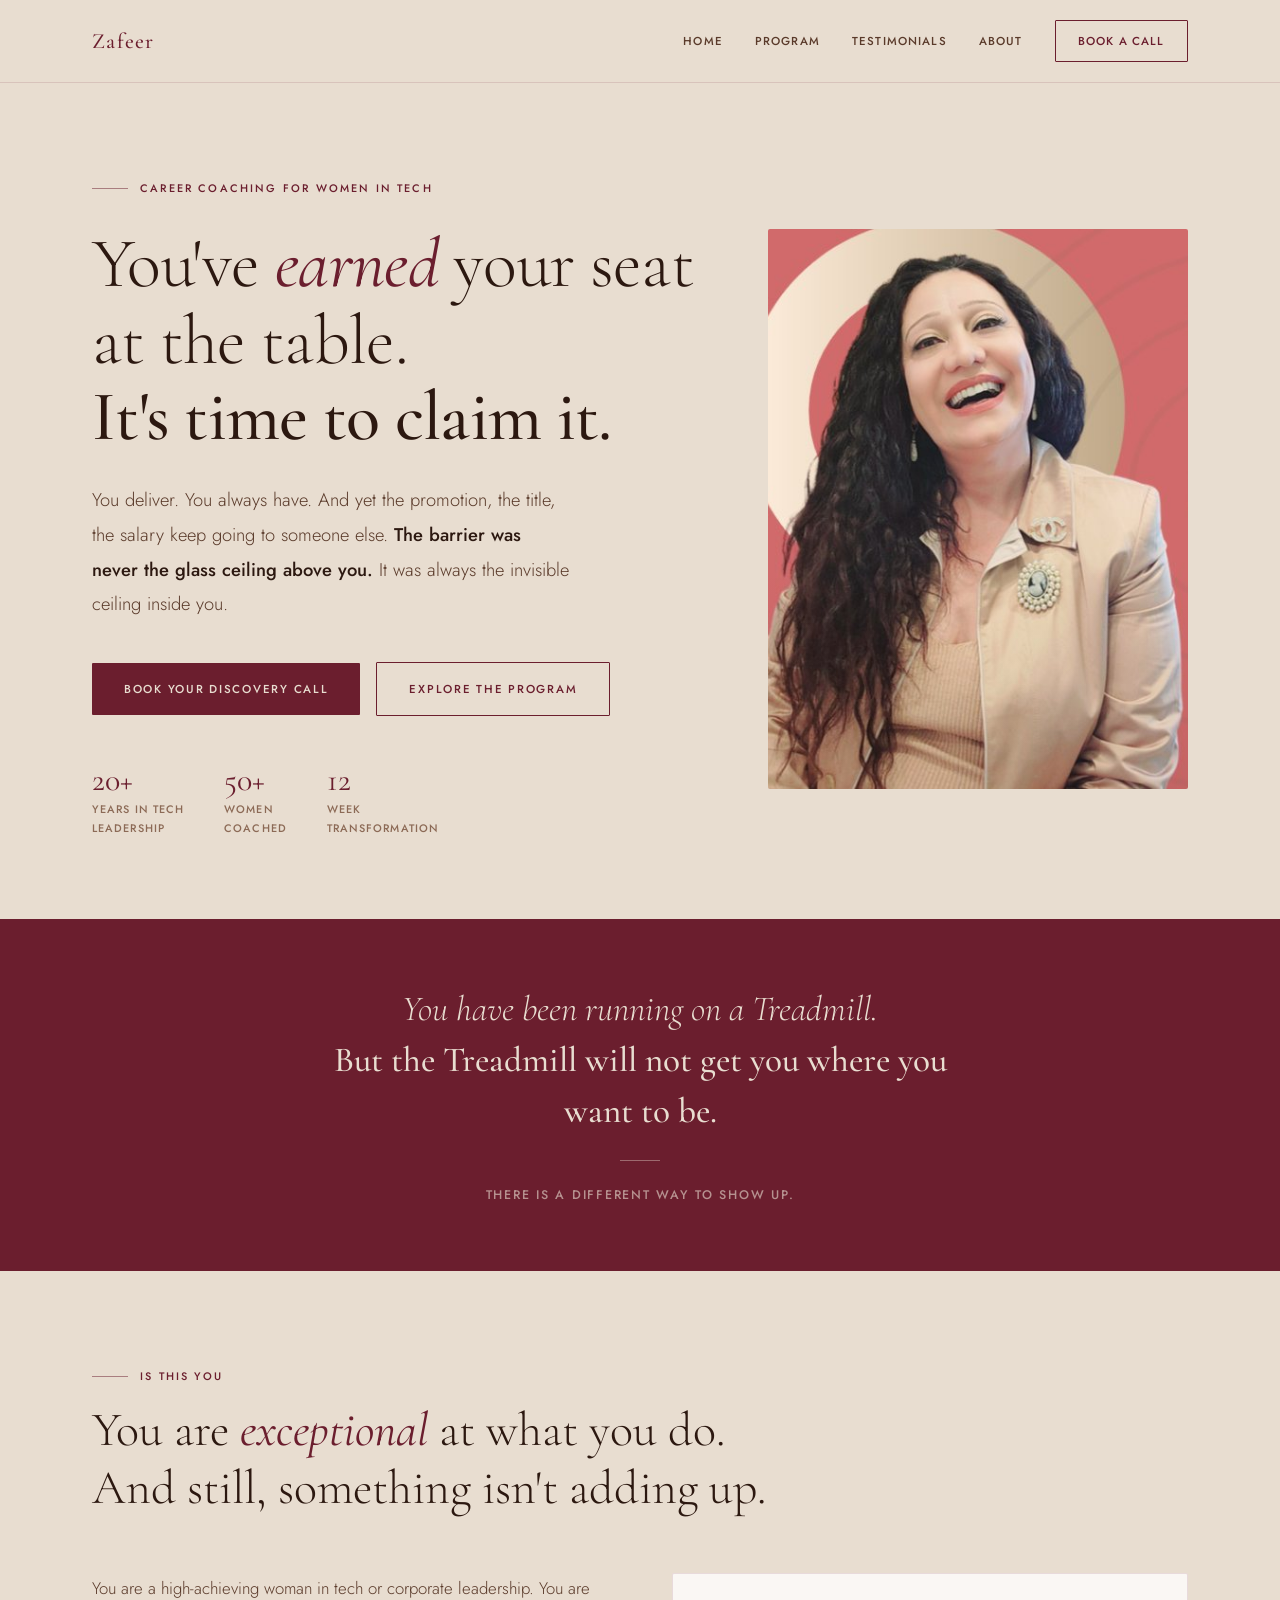
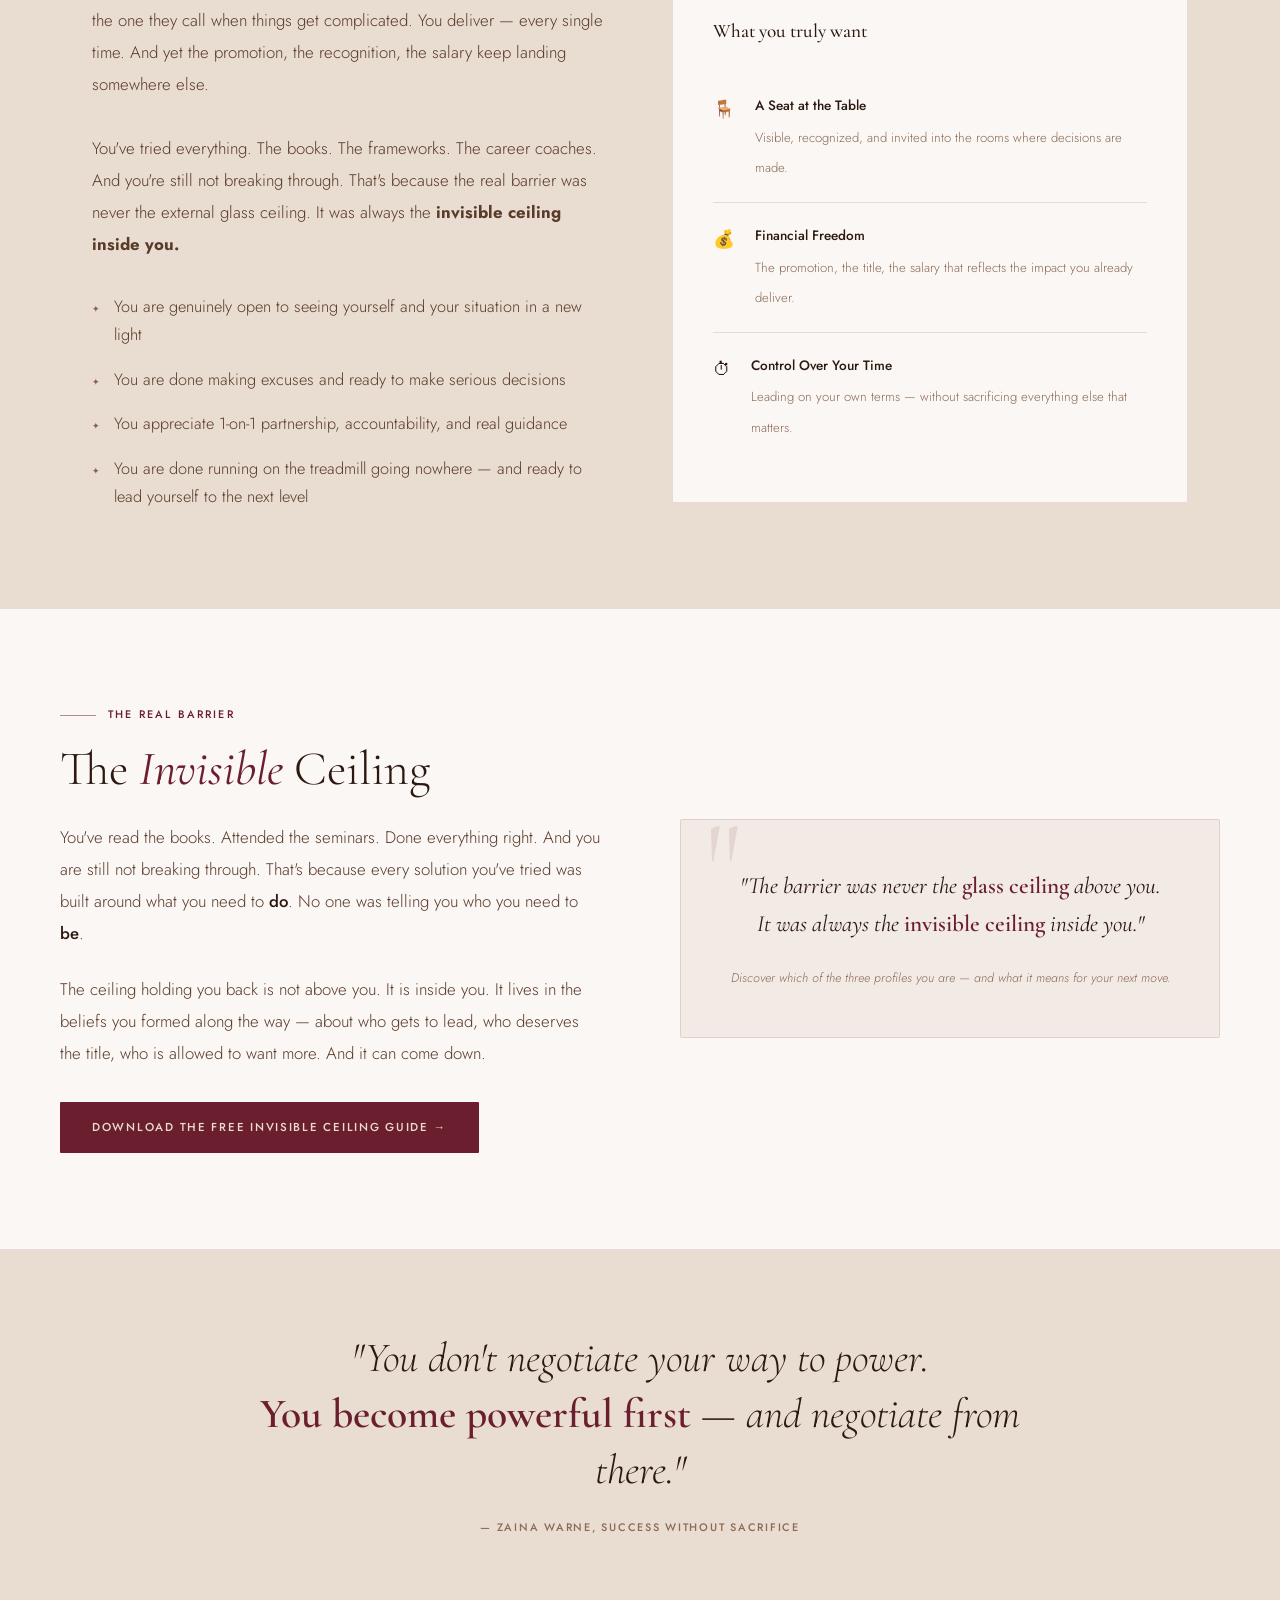
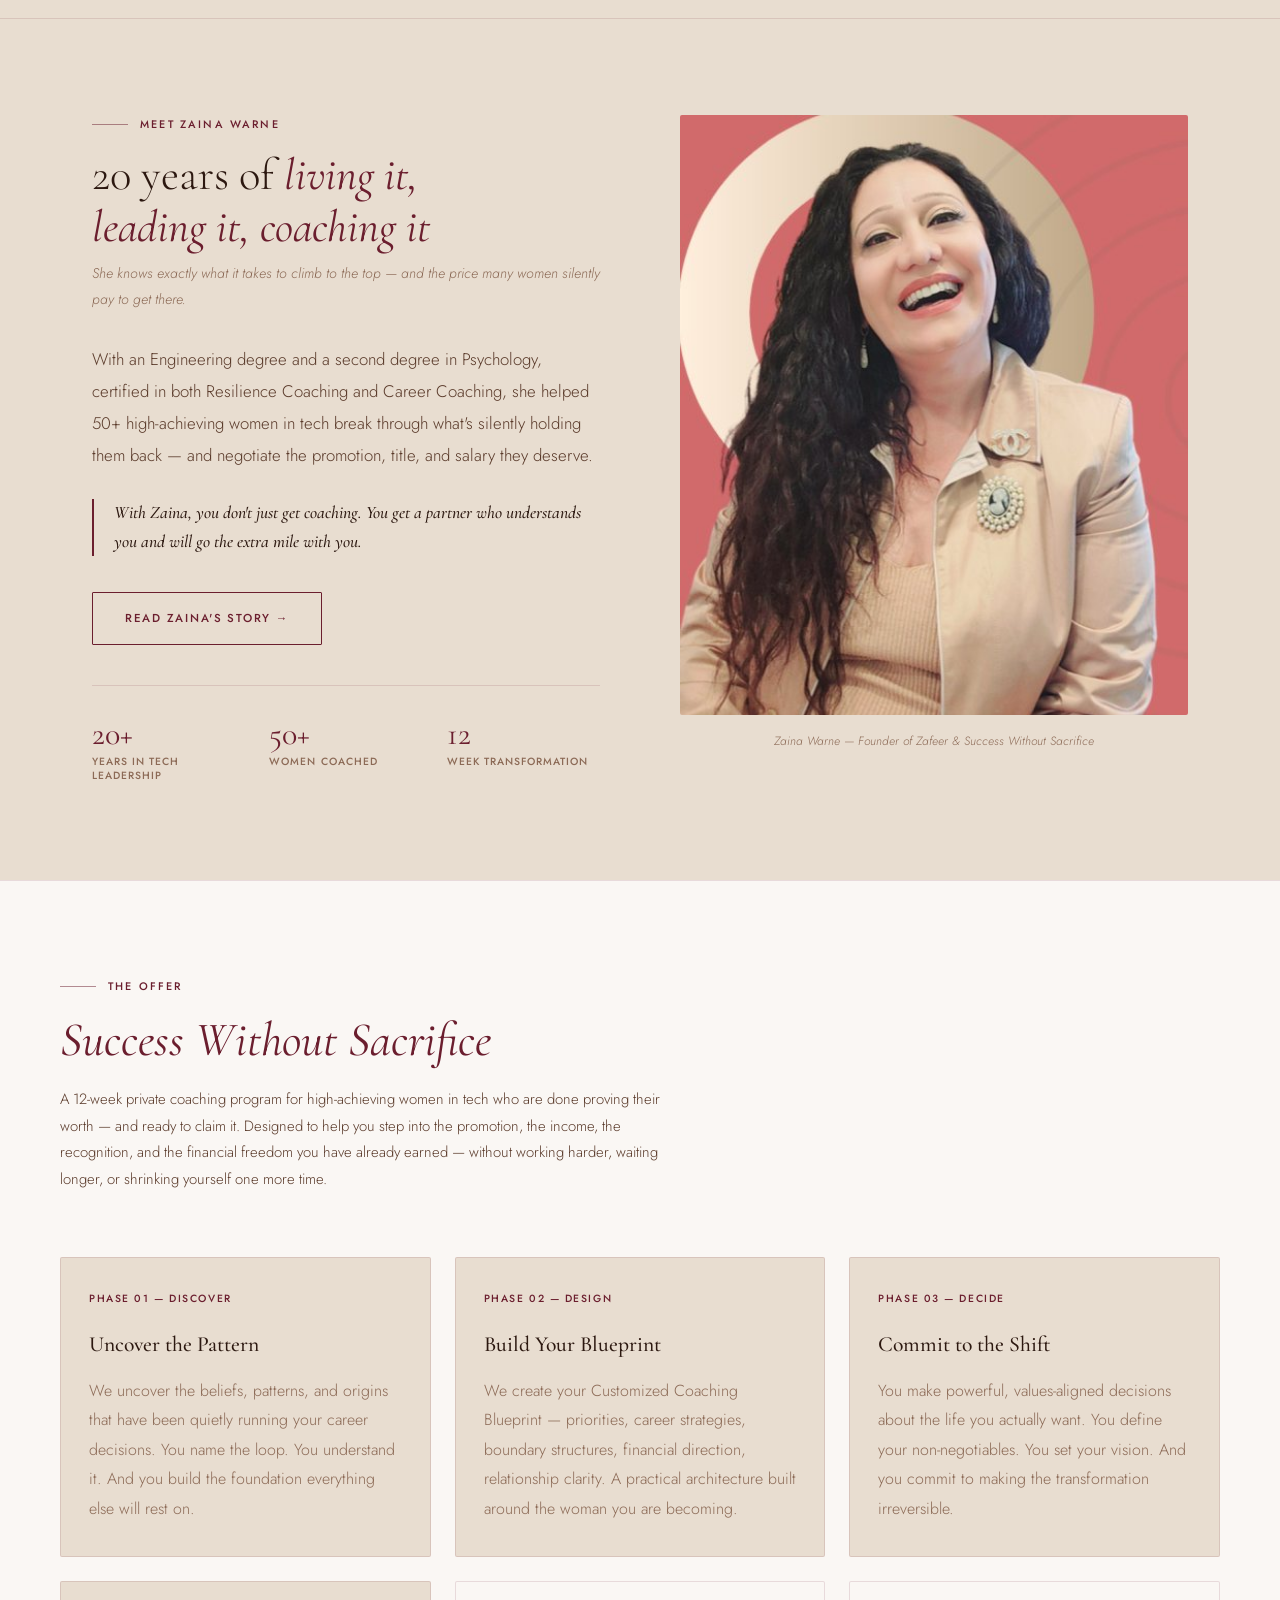
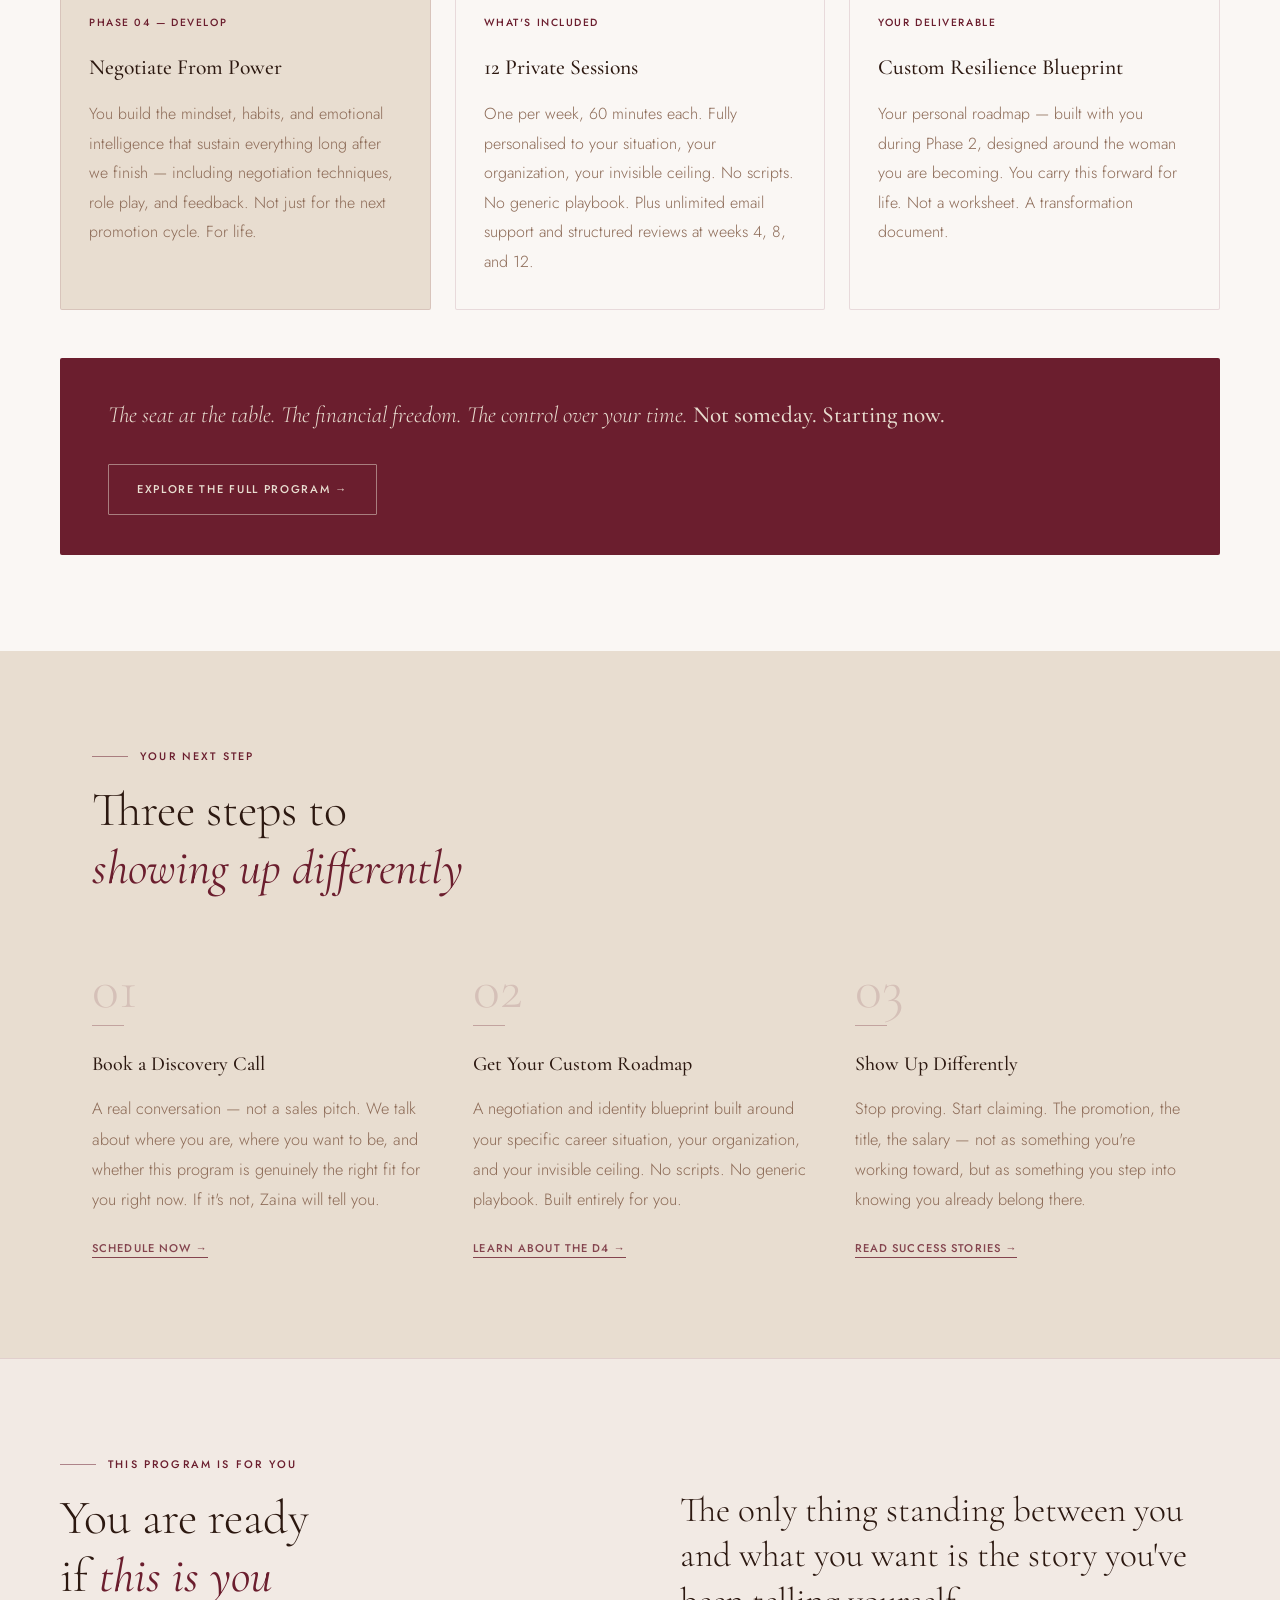
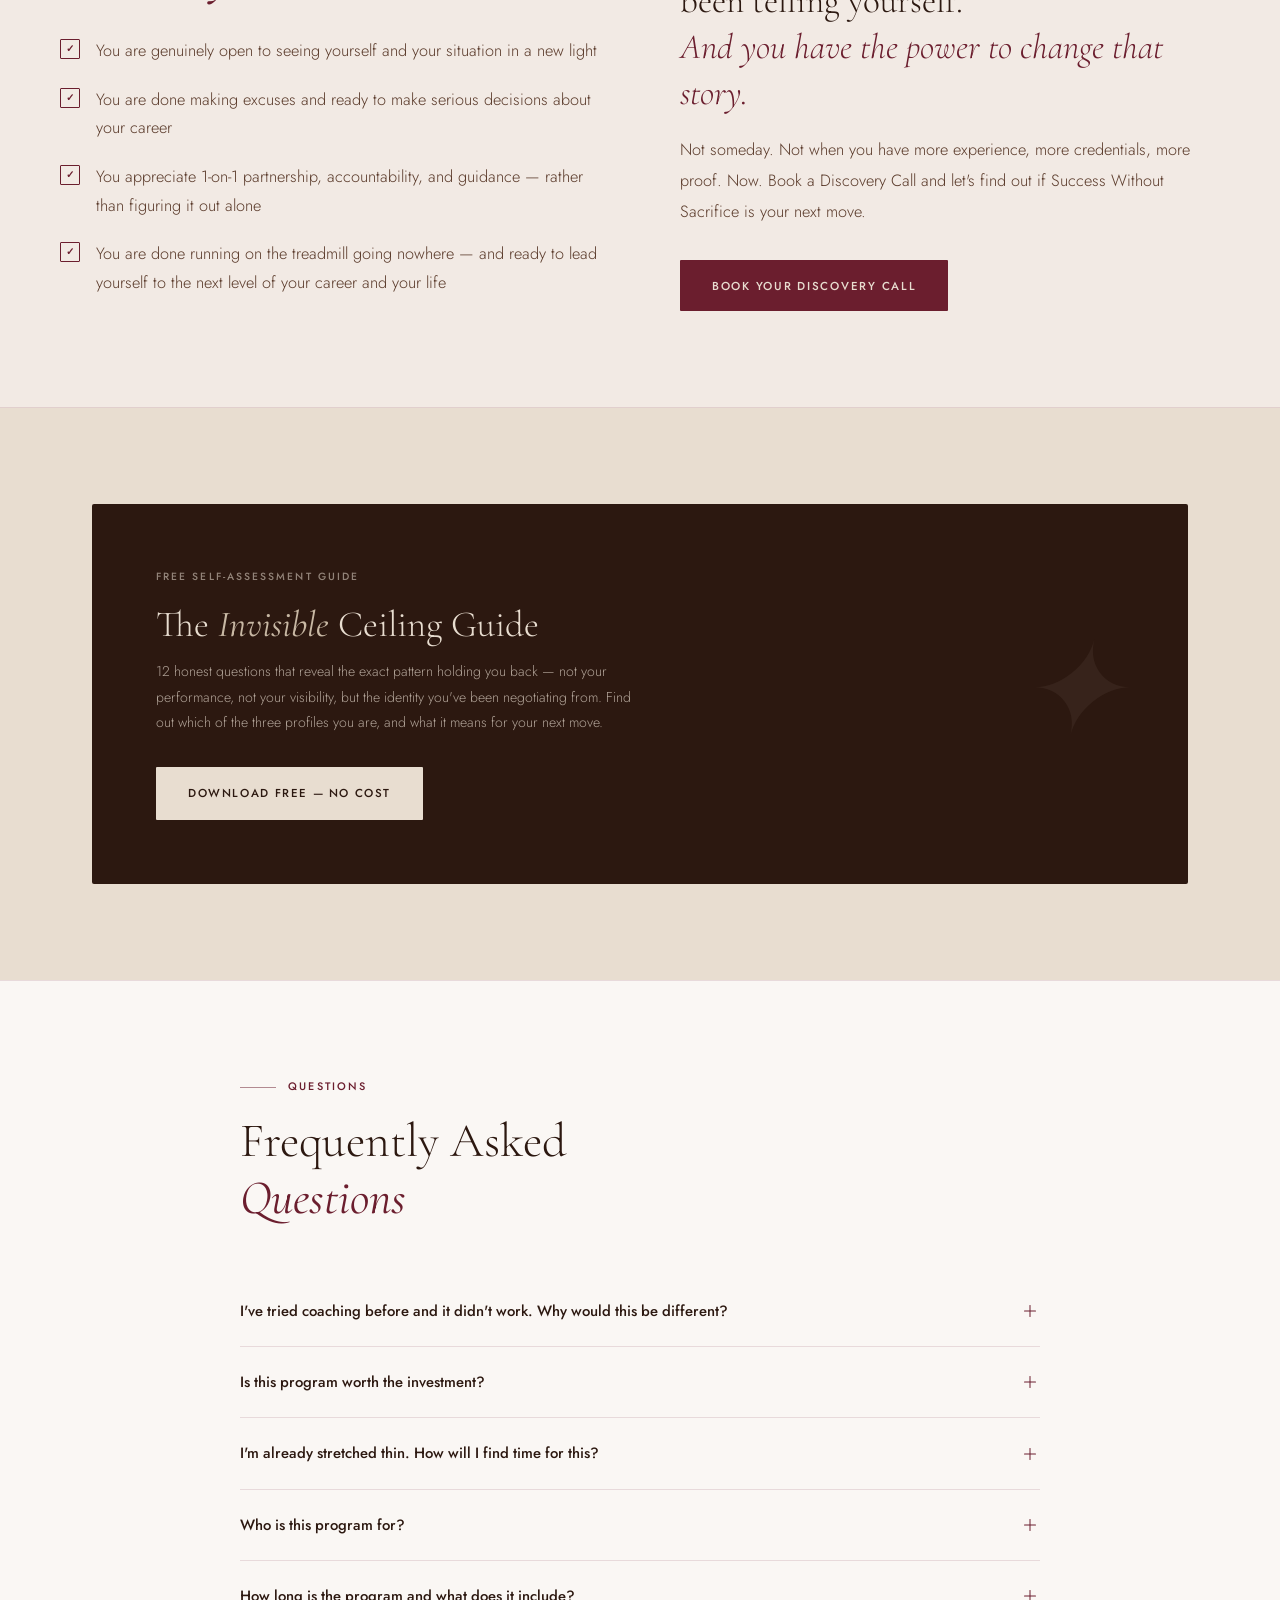
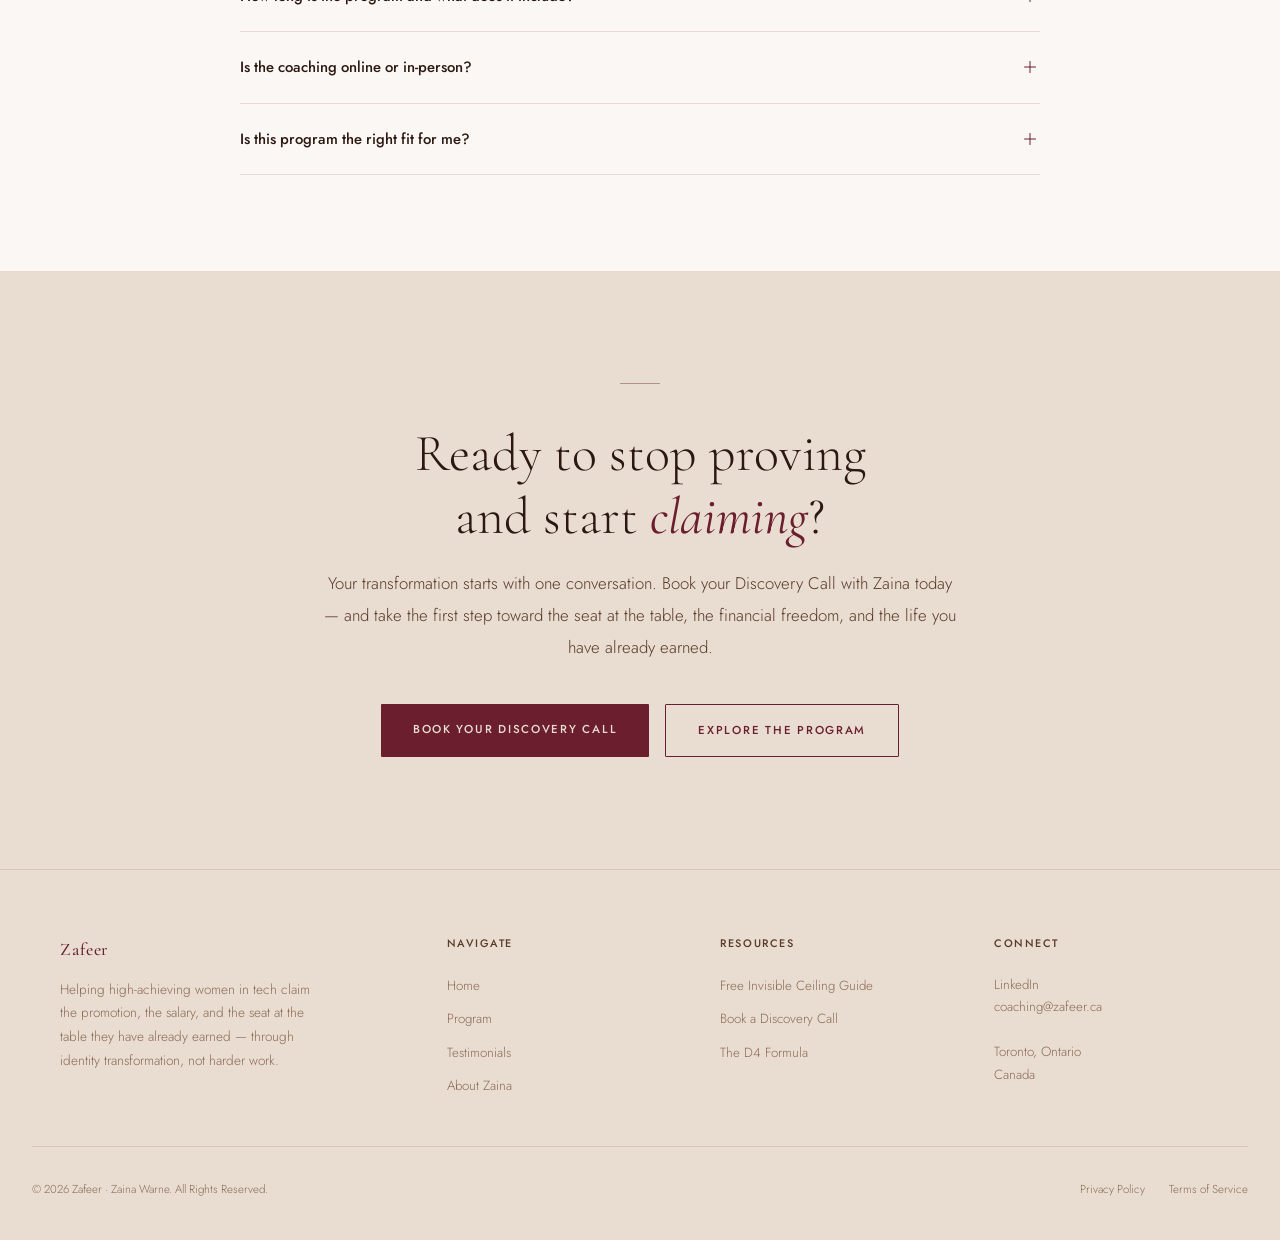
==== commit 6835aa32: "Add files via upload" ====
--- a/index.html
+++ b/index.html
@@ -36,7 +36,8 @@
       color: var(--text-dark);
       font-family: 'Jost', sans-serif;
       font-weight: 300;
-      line-height: 1.7;
+      font-size: 17px;
+      line-height: 1.8;
       overflow-x: hidden;
     }
 
@@ -94,9 +95,9 @@
     .hero-headline em { font-style: italic; color: var(--burgundy); font-weight: 400; }
     .hero-headline strong { font-weight: 500; }
     .hero-sub {
-      font-size: 1rem;
+      font-size: 1.15rem;
       color: var(--text-mid);
-      line-height: 1.8;
+      line-height: 1.9;
       max-width: 480px;
       margin-bottom: 2.5rem;
     }
@@ -131,33 +132,7 @@
       object-position: center top;
       display: block;
     }
-    .hero-image-badge {
-      position: absolute;
-      bottom: -1.5rem;
-      left: -1.5rem;
-      background: var(--white);
-      border: 0.5px solid var(--border);
-      padding: 1rem 1.25rem;
-      border-radius: 2px;
-      box-shadow: 0 8px 32px rgba(44,24,16,0.1);
-      z-index: 2;
-      max-width: 200px;
-    }
-    .badge-quote {
-      font-family: 'Cormorant Garamond', serif;
-      font-size: 0.9rem;
-      font-style: italic;
-      color: var(--text-dark);
-      line-height: 1.5;
-    }
-    .badge-attr {
-      font-size: 0.62rem;
-      font-weight: 500;
-      letter-spacing: 0.1em;
-      text-transform: uppercase;
-      color: var(--text-light);
-      margin-top: 0.5rem;
-    }
+    .hero-image-badge { display: none; }
 
     /* ─────────── TREADMILL TEASE ─────────── */
     .treadmill {
@@ -186,9 +161,9 @@
     .section-title { font-family: 'Cormorant Garamond', serif; font-size: clamp(2rem, 4vw, 3rem); font-weight: 300; color: var(--text-dark); line-height: 1.2; margin-bottom: 1rem; }
     .section-title em { font-style: italic; color: var(--burgundy); font-weight: 400; }
     .client-grid { display: grid; grid-template-columns: 1fr 1fr; gap: 4rem; align-items: start; margin-top: 3.5rem; }
-    .client-desc { font-size: 0.95rem; color: var(--text-mid); line-height: 1.85; margin-bottom: 2rem; }
+    .client-desc { font-size: 1.05rem; color: var(--text-mid); line-height: 1.9; margin-bottom: 2rem; }
     .client-bullets { list-style: none; display: flex; flex-direction: column; gap: 1rem; }
-    .client-bullets li { display: flex; gap: 0.875rem; font-size: 0.9rem; color: var(--text-mid); line-height: 1.65; }
+    .client-bullets li { display: flex; gap: 0.875rem; font-size: 1.02rem; color: var(--text-mid); line-height: 1.75; }
     .client-bullets li::before { content: '✦'; color: var(--burgundy); font-size: 0.55rem; flex-shrink: 0; margin-top: 0.55rem; opacity: 0.7; }
     .client-desire { background: var(--white); border: 0.5px solid var(--border); border-radius: 2px; padding: 2.5rem; }
     .client-desire-title { font-family: 'Cormorant Garamond', serif; font-size: 1.2rem; font-weight: 500; color: var(--text-dark); margin-bottom: 1.5rem; }
@@ -207,7 +182,7 @@
     }
     .ceiling-inner { max-width: 1160px; margin: 0 auto; display: grid; grid-template-columns: 1fr 1fr; gap: 5rem; align-items: center; }
     .ceiling-text .section-title { margin-bottom: 1.5rem; }
-    .ceiling-body { font-size: 0.95rem; color: var(--text-mid); line-height: 1.85; margin-bottom: 1.5rem; }
+    .ceiling-body { font-size: 1.05rem; color: var(--text-mid); line-height: 1.9; margin-bottom: 1.5rem; }
     .ceiling-body strong { color: var(--text-dark); font-weight: 500; }
     .ceiling-visual {
       position: relative;
@@ -268,7 +243,7 @@
     .meet-headline { font-family: 'Cormorant Garamond', serif; font-size: clamp(1.9rem, 3.5vw, 2.8rem); font-weight: 300; color: var(--text-dark); line-height: 1.15; margin-bottom: 0.5rem; }
     .meet-headline em { font-style: italic; color: var(--burgundy); font-weight: 400; }
     .meet-tagline { font-size: 0.88rem; color: var(--text-light); margin-bottom: 2rem; font-style: italic; }
-    .meet-body { font-size: 0.95rem; color: var(--text-mid); line-height: 1.85; margin-bottom: 1.5rem; }
+    .meet-body { font-size: 1.05rem; color: var(--text-mid); line-height: 1.9; margin-bottom: 1.5rem; }
     .meet-highlight { font-family: 'Cormorant Garamond', serif; font-size: 1.1rem; font-weight: 500; font-style: italic; color: var(--text-dark); border-left: 2px solid var(--burgundy); padding-left: 1.25rem; margin: 1.75rem 0; line-height: 1.6; }
     .meet-stats { display: grid; grid-template-columns: repeat(3, 1fr); gap: 1.5rem; margin-top: 2.5rem; padding-top: 2rem; border-top: 0.5px solid var(--border); }
     .meet-stat-num { font-family: 'Cormorant Garamond', serif; font-size: 2rem; font-weight: 400; color: var(--burgundy); line-height: 1; margin-bottom: 0.3rem; }
@@ -286,7 +261,7 @@
     .program-card:hover { border-color: var(--burgundy); box-shadow: 0 4px 24px rgba(107,30,46,0.06); }
     .program-step { font-size: 0.65rem; font-weight: 500; letter-spacing: 0.15em; text-transform: uppercase; color: var(--burgundy); margin-bottom: 1rem; }
     .program-card-title { font-family: 'Cormorant Garamond', serif; font-size: 1.35rem; font-weight: 500; color: var(--text-dark); margin-bottom: 0.75rem; }
-    .program-card-body { font-size: 0.85rem; color: var(--text-light); line-height: 1.7; }
+    .program-card-body { font-size: 1rem; color: var(--text-light); line-height: 1.85; }
     .program-promise { background: var(--burgundy); border-radius: 2px; padding: 2.5rem 3rem; display: flex; align-items: center; justify-content: space-between; gap: 2rem; flex-wrap: wrap; }
     .program-promise-text { font-family: 'Cormorant Garamond', serif; font-size: clamp(1.1rem, 2vw, 1.45rem); font-weight: 300; font-style: italic; color: var(--cream); line-height: 1.5; }
     .program-promise-text strong { font-style: normal; font-weight: 500; }
@@ -300,7 +275,7 @@
     .how-num { font-family: 'Cormorant Garamond', serif; font-size: 3.5rem; font-weight: 300; color: var(--burgundy); opacity: 0.15; line-height: 1; margin-bottom: 0.5rem; }
     .how-rule { width: 32px; height: 1px; background: var(--burgundy); opacity: 0.3; margin-bottom: 1.25rem; }
     .how-title { font-family: 'Cormorant Garamond', serif; font-size: 1.25rem; font-weight: 500; color: var(--text-dark); margin-bottom: 0.75rem; }
-    .how-body { font-size: 0.87rem; color: var(--text-light); line-height: 1.75; margin-bottom: 1rem; }
+    .how-body { font-size: 1.02rem; color: var(--text-light); line-height: 1.85; margin-bottom: 1rem; }
     .how-link { font-size: 0.7rem; font-weight: 500; letter-spacing: 0.1em; text-transform: uppercase; color: var(--burgundy); text-decoration: none; border-bottom: 0.5px solid var(--burgundy); padding-bottom: 1px; opacity: 0.8; transition: opacity 0.2s; }
     .how-link:hover { opacity: 1; }
 
@@ -311,11 +286,11 @@
     .check-item { display: flex; gap: 1rem; align-items: flex-start; }
     .check-box { width: 20px; height: 20px; border: 1px solid var(--burgundy); border-radius: 1px; flex-shrink: 0; display: flex; align-items: center; justify-content: center; margin-top: 2px; }
     .check-box::after { content: '✓'; font-size: 0.65rem; color: var(--burgundy); font-weight: 600; }
-    .check-text { font-size: 0.9rem; color: var(--text-mid); line-height: 1.65; }
+    .check-text { font-size: 1.02rem; color: var(--text-mid); line-height: 1.75; }
     .qualifying-cta { padding-top: 2rem; }
     .qualifying-cta-title { font-family: 'Cormorant Garamond', serif; font-size: clamp(1.5rem, 3vw, 2.2rem); font-weight: 300; color: var(--text-dark); line-height: 1.3; margin-bottom: 1.25rem; }
     .qualifying-cta-title em { font-style: italic; color: var(--burgundy); }
-    .qualifying-body { font-size: 0.9rem; color: var(--text-mid); line-height: 1.8; margin-bottom: 2rem; }
+    .qualifying-body { font-size: 1.02rem; color: var(--text-mid); line-height: 1.9; margin-bottom: 2rem; }
 
     /* ─────────── LEAD MAGNET ─────────── */
     .lead-magnet { max-width: 1160px; margin: 0 auto; padding: 6rem 2rem; }
@@ -340,7 +315,7 @@
     .faq-icon::after { width: 1px; height: 12px; top: 50%; left: 50%; transform: translate(-50%, -50%); }
     .faq-item.open .faq-icon::after { transform: translate(-50%, -50%) rotate(90deg); opacity: 0; }
     .faq-answer { max-height: 0; overflow: hidden; transition: max-height 0.4s ease, padding 0.3s ease; }
-    .faq-answer-inner { font-size: 0.88rem; color: var(--text-mid); line-height: 1.8; padding-bottom: 1.5rem; }
+    .faq-answer-inner { font-size: 1.02rem; color: var(--text-mid); line-height: 1.9; padding-bottom: 1.5rem; }
     .faq-answer-inner a { color: var(--burgundy); text-decoration: none; font-weight: 500; }
     .faq-answer-inner a:hover { text-decoration: underline; }
     .faq-answer-inner strong { color: var(--text-dark); font-weight: 500; }
@@ -352,7 +327,7 @@
     .final-rule { width: 40px; height: 0.5px; background: var(--burgundy); margin: 0 auto 2.5rem; opacity: 0.4; }
     .final-title { font-family: 'Cormorant Garamond', serif; font-size: clamp(2rem, 4.5vw, 3.25rem); font-weight: 300; color: var(--text-dark); line-height: 1.2; margin-bottom: 1.25rem; }
     .final-title em { font-style: italic; color: var(--burgundy); font-weight: 400; }
-    .final-body { font-size: 0.93rem; color: var(--text-mid); line-height: 1.8; margin-bottom: 2.5rem; }
+    .final-body { font-size: 1.05rem; color: var(--text-mid); line-height: 1.9; margin-bottom: 2.5rem; }
     .final-ctas { display: flex; justify-content: center; gap: 1rem; flex-wrap: wrap; }
 
     /* ─────────── FOOTER ─────────── */
@@ -475,7 +450,7 @@
   <!-- ═══ TREADMILL TEASE ═══ -->
   <div class="treadmill">
     <div class="treadmill-inner">
-      <p>You've been running hard.<br><strong>But what if the track itself is the problem?</strong></p>
+      <p>You have been running on a Treadmill.<br><strong>But the Treadmill will not get you where you want to be.</strong></p>
       <div class="treadmill-rule"></div>
       <div class="treadmill-sub">There is a different way to show up.</div>
     </div>
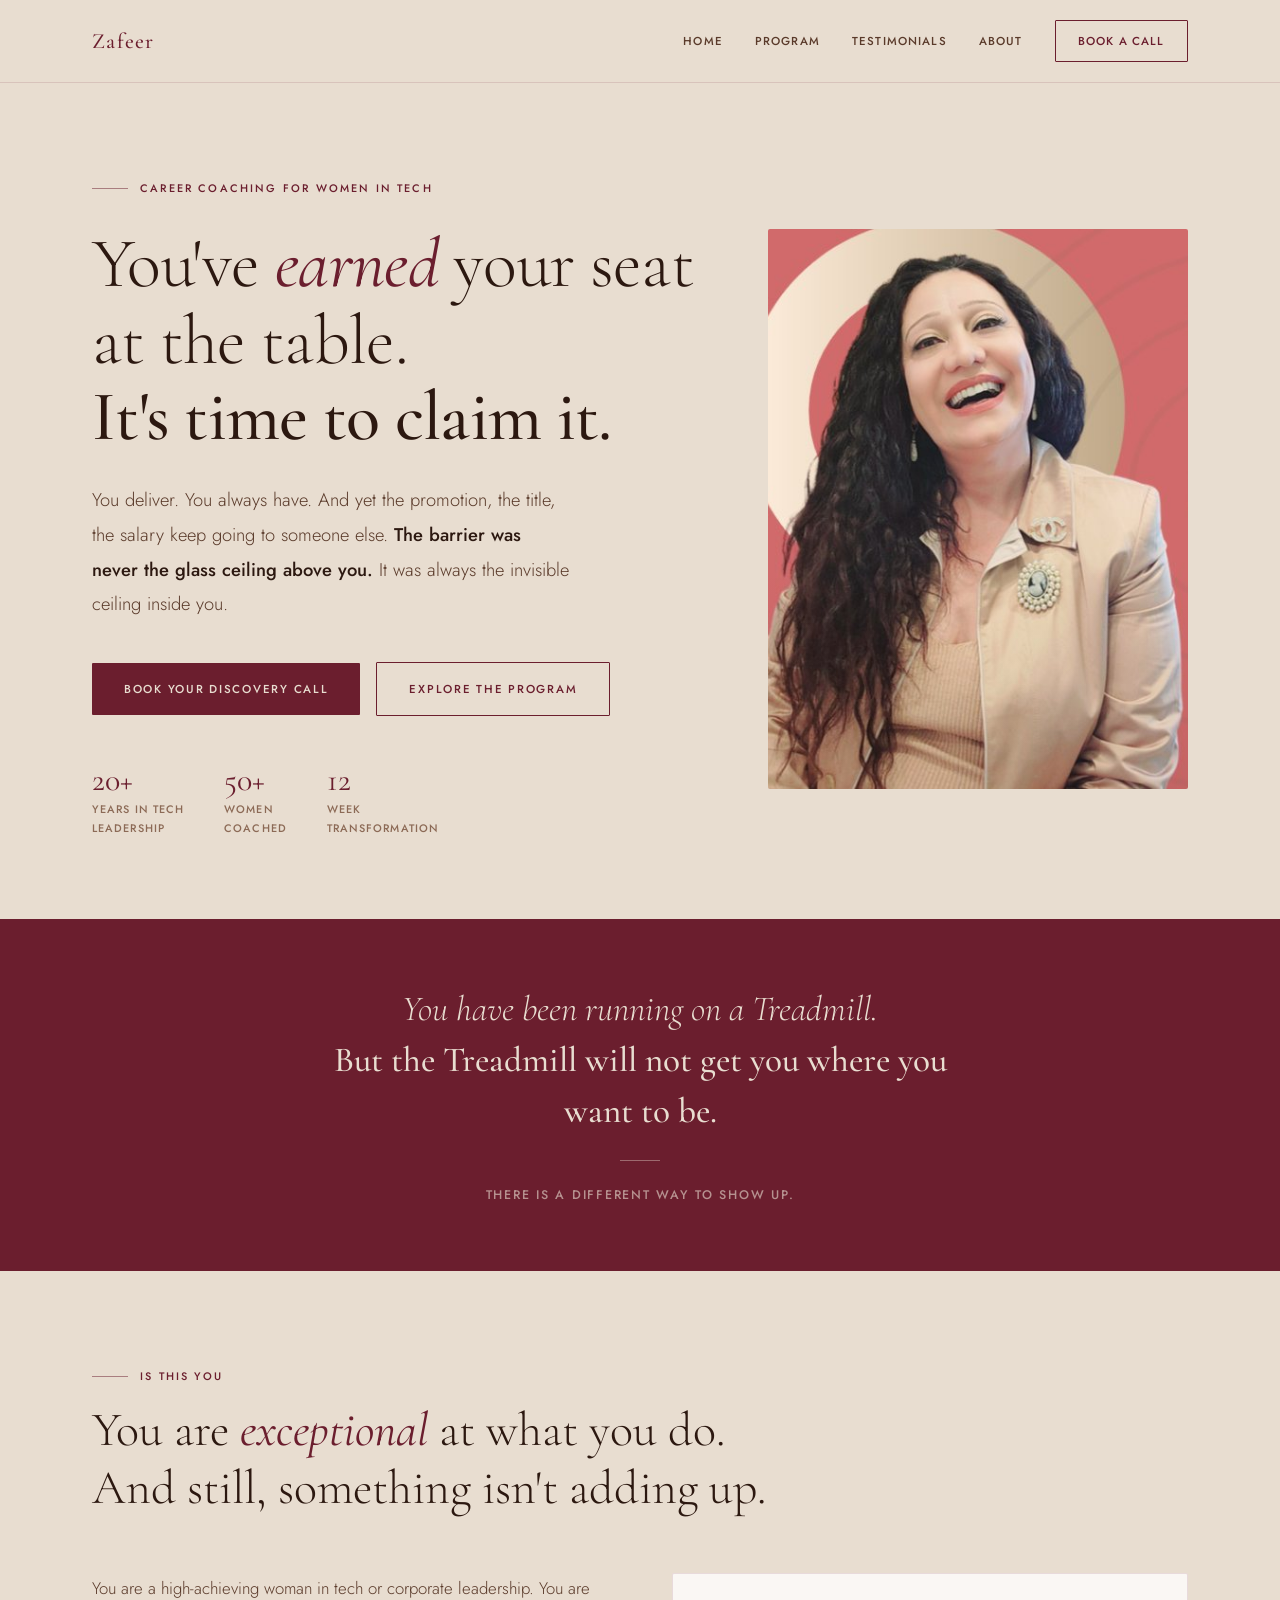
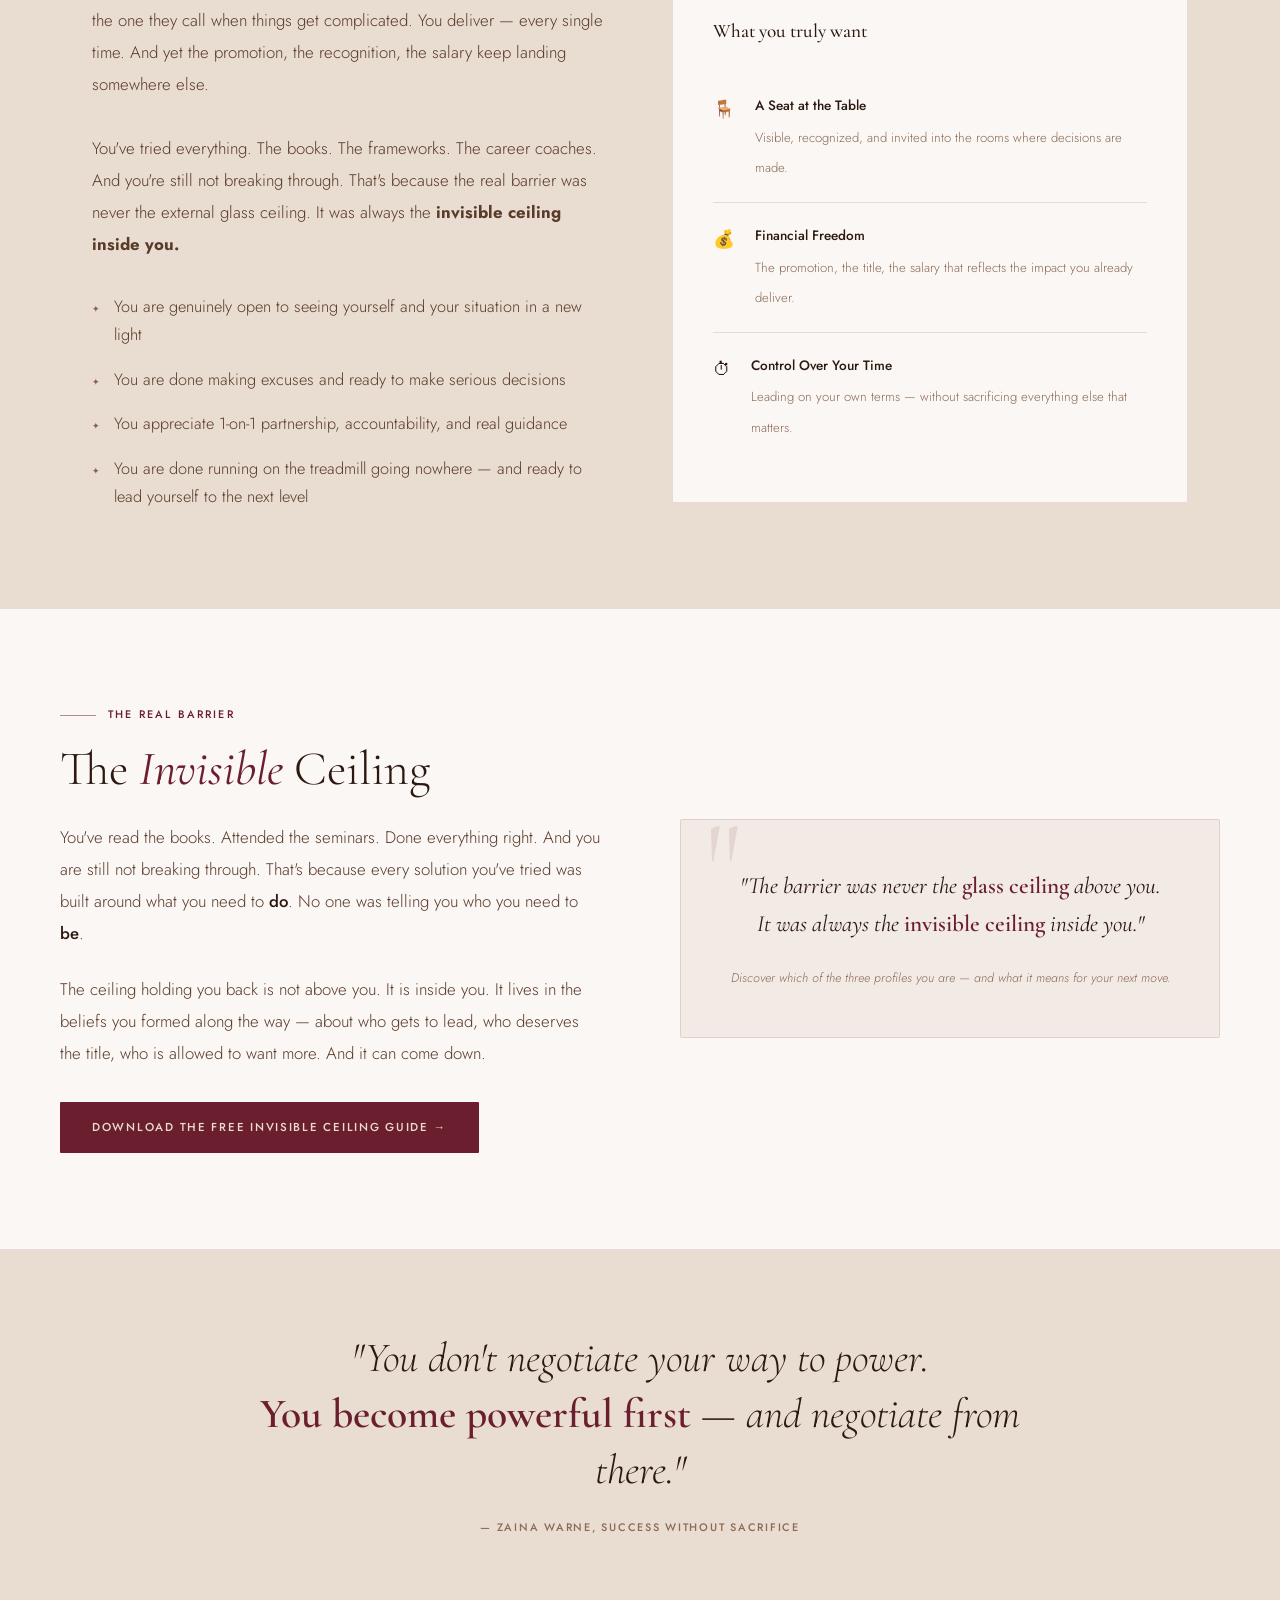
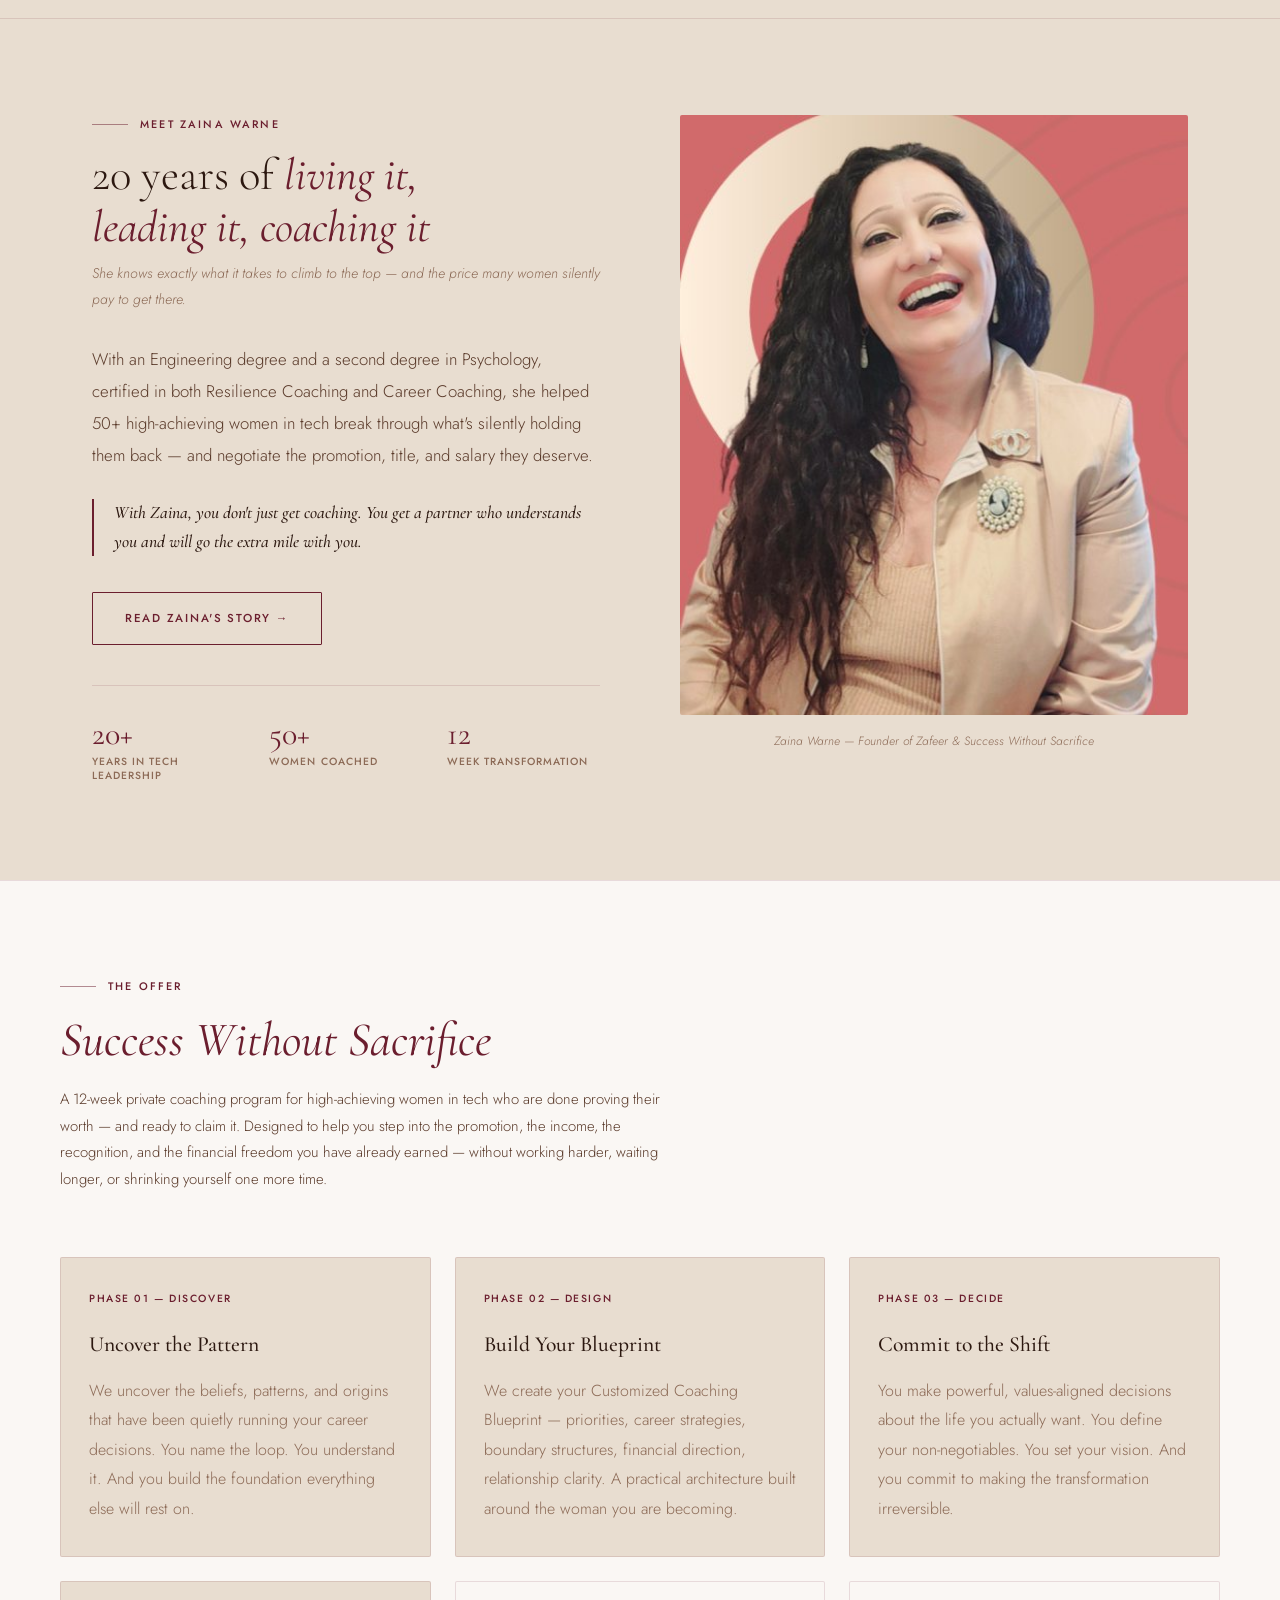
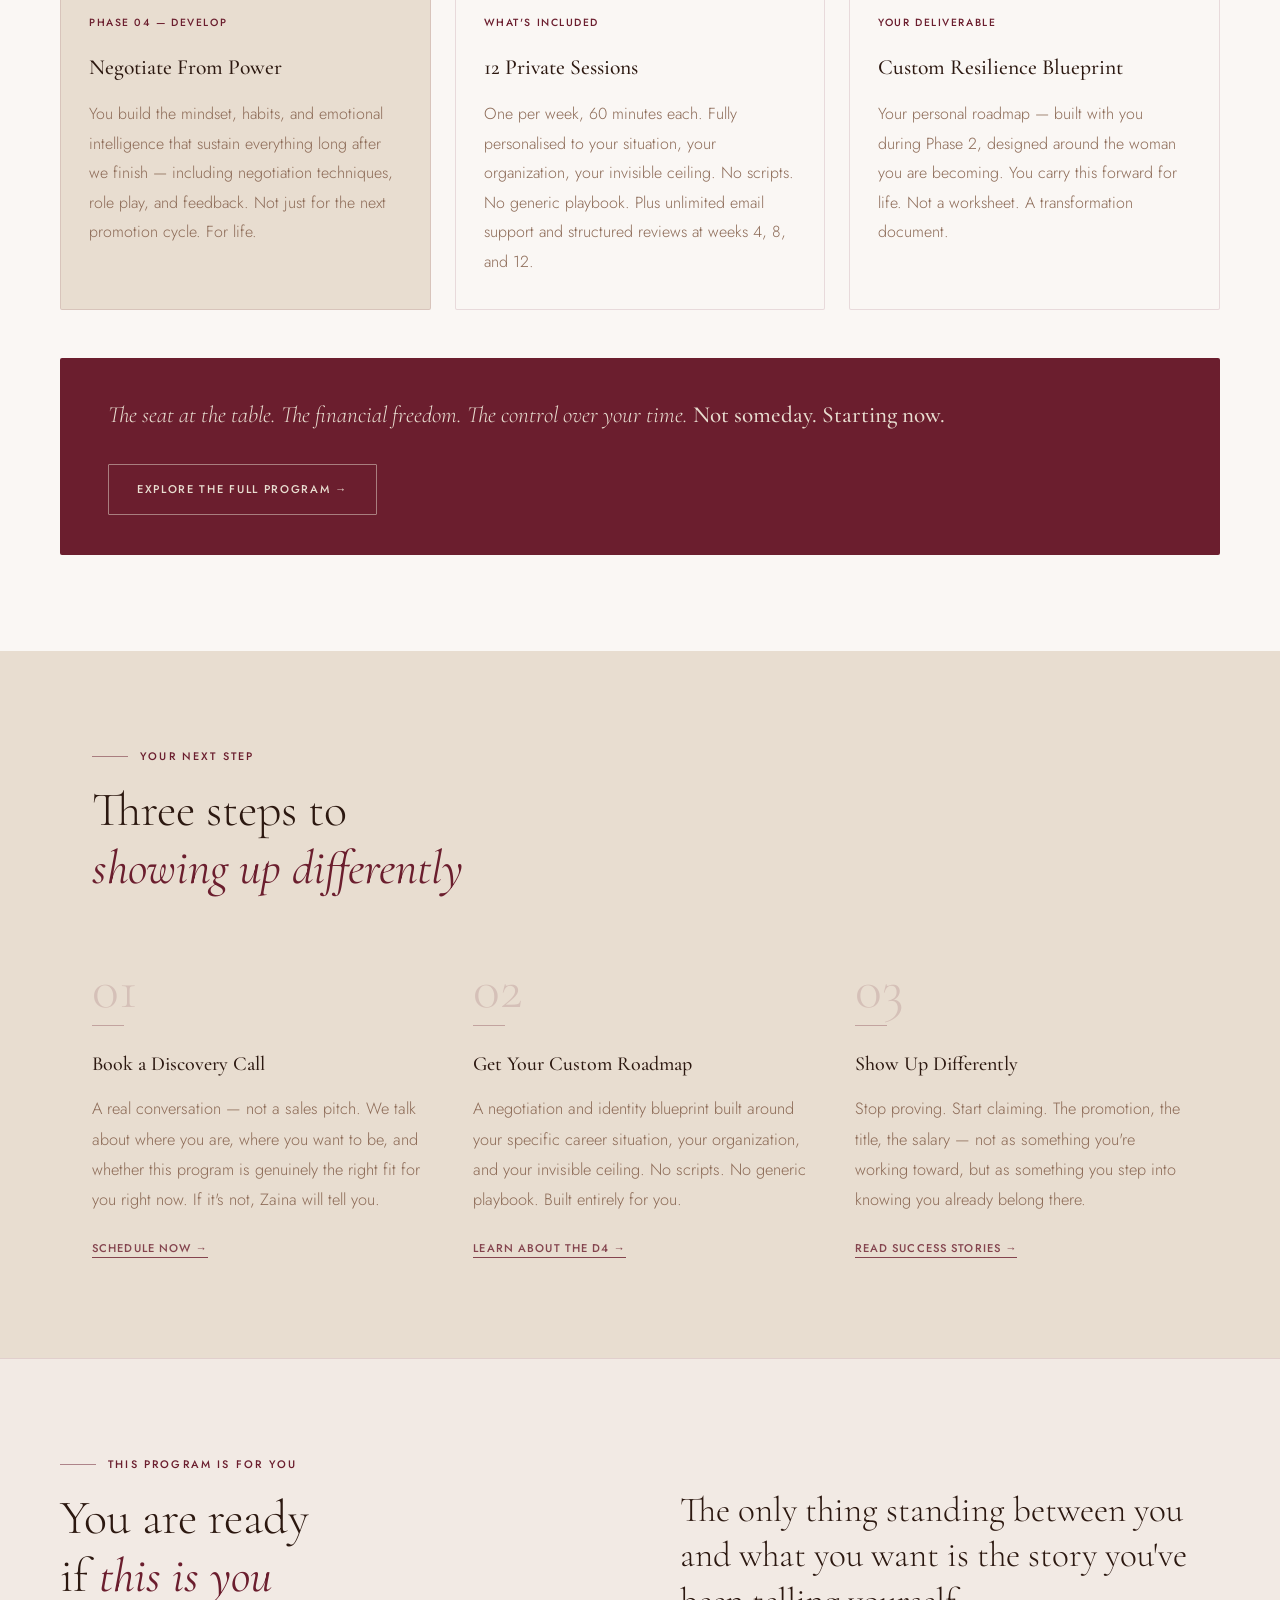
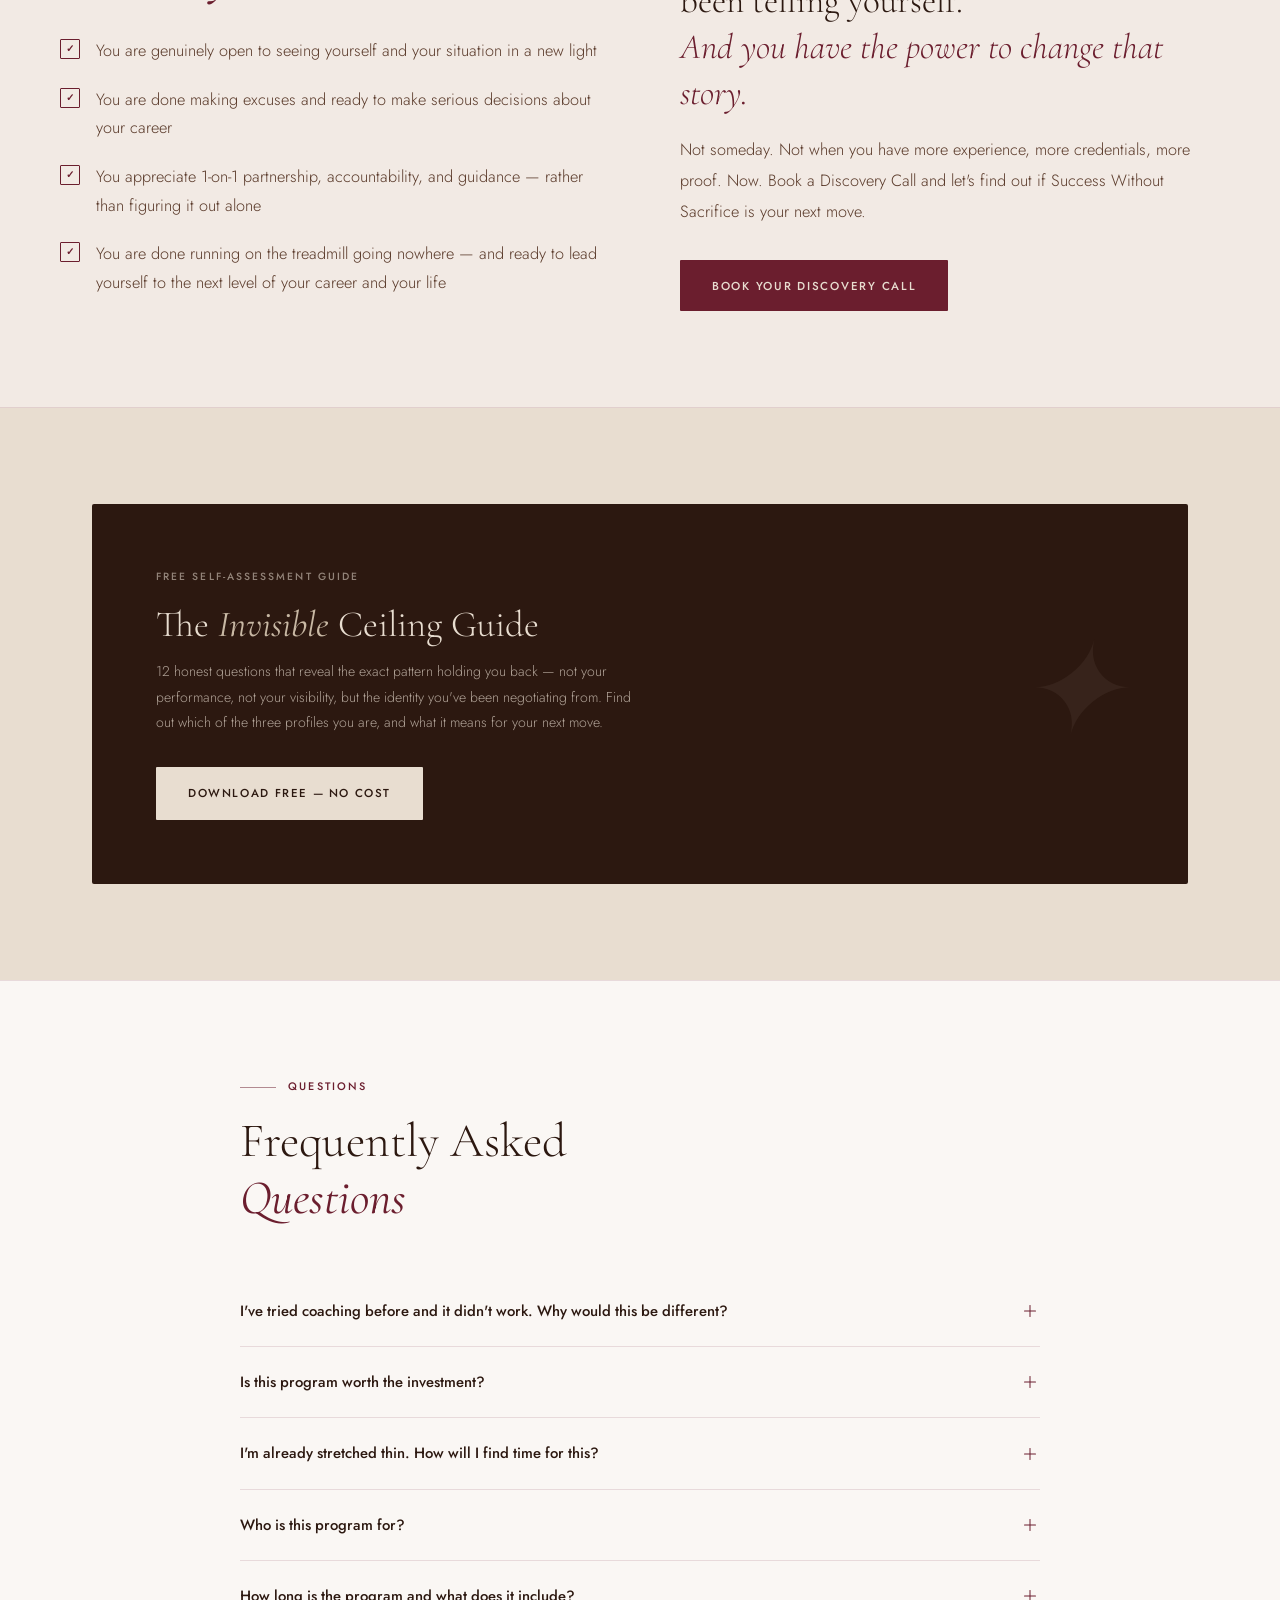
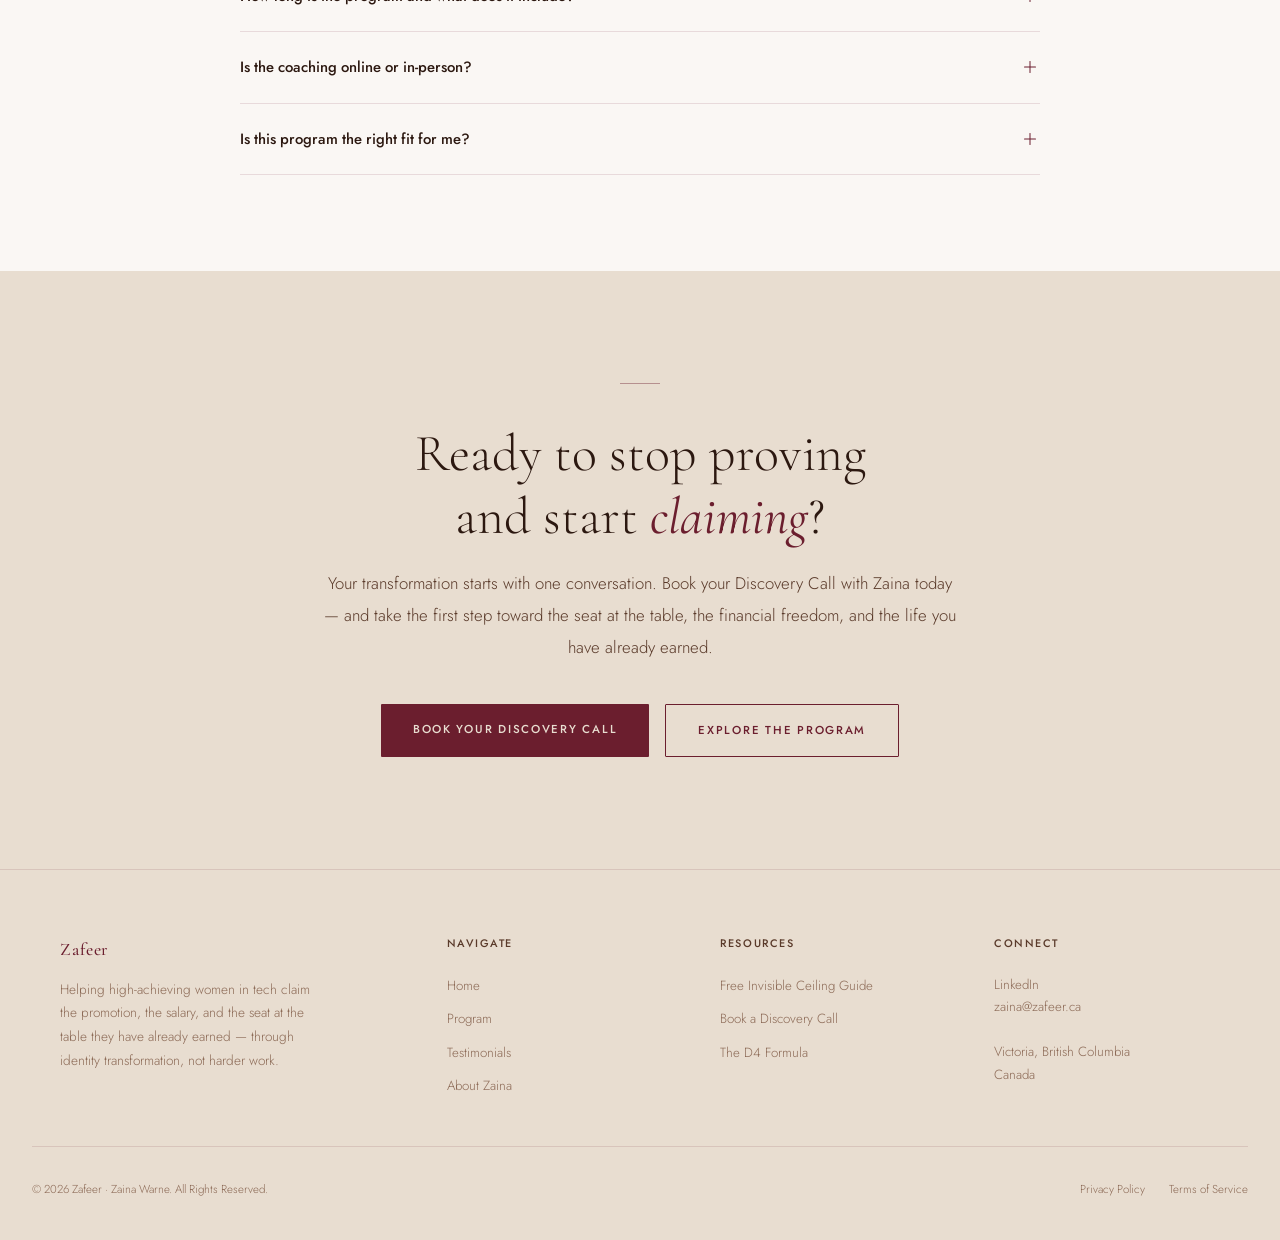
==== commit 05fb2cea: "Add files via upload" ====
--- a/index.html
+++ b/index.html
@@ -783,8 +783,8 @@
         <div class="footer-col-title">Connect</div>
         <div class="footer-contact">
           <a href="https://www.linkedin.com/in/zaina-warne/" target="_blank" rel="noopener">LinkedIn</a><br>
-          <a href="mailto:coaching@zafeer.ca">coaching@zafeer.ca</a><br><br>
-          Toronto, Ontario<br>Canada
+          <a href="mailto:zaina@zafeer.ca">zaina@zafeer.ca</a><br><br>
+          Victoria, British Columbia<br>Canada
         </div>
       </div>
     </div>
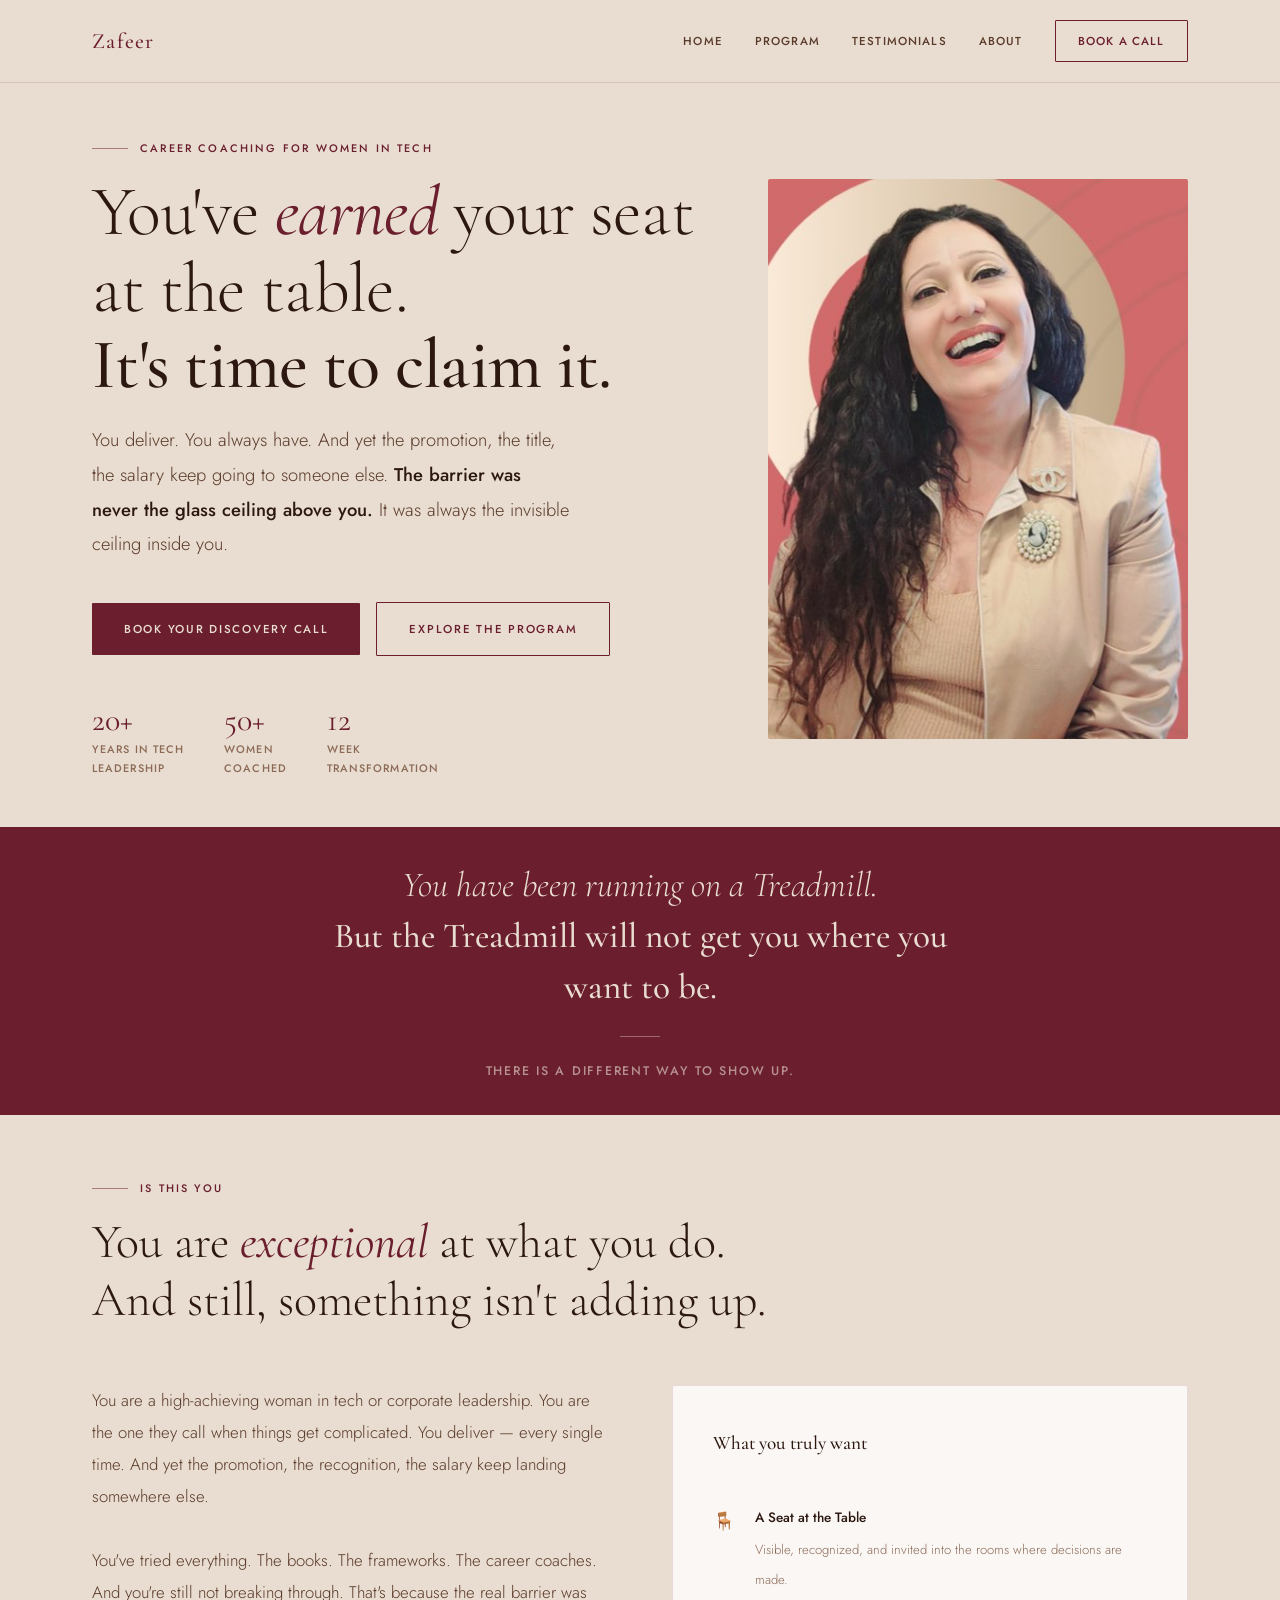
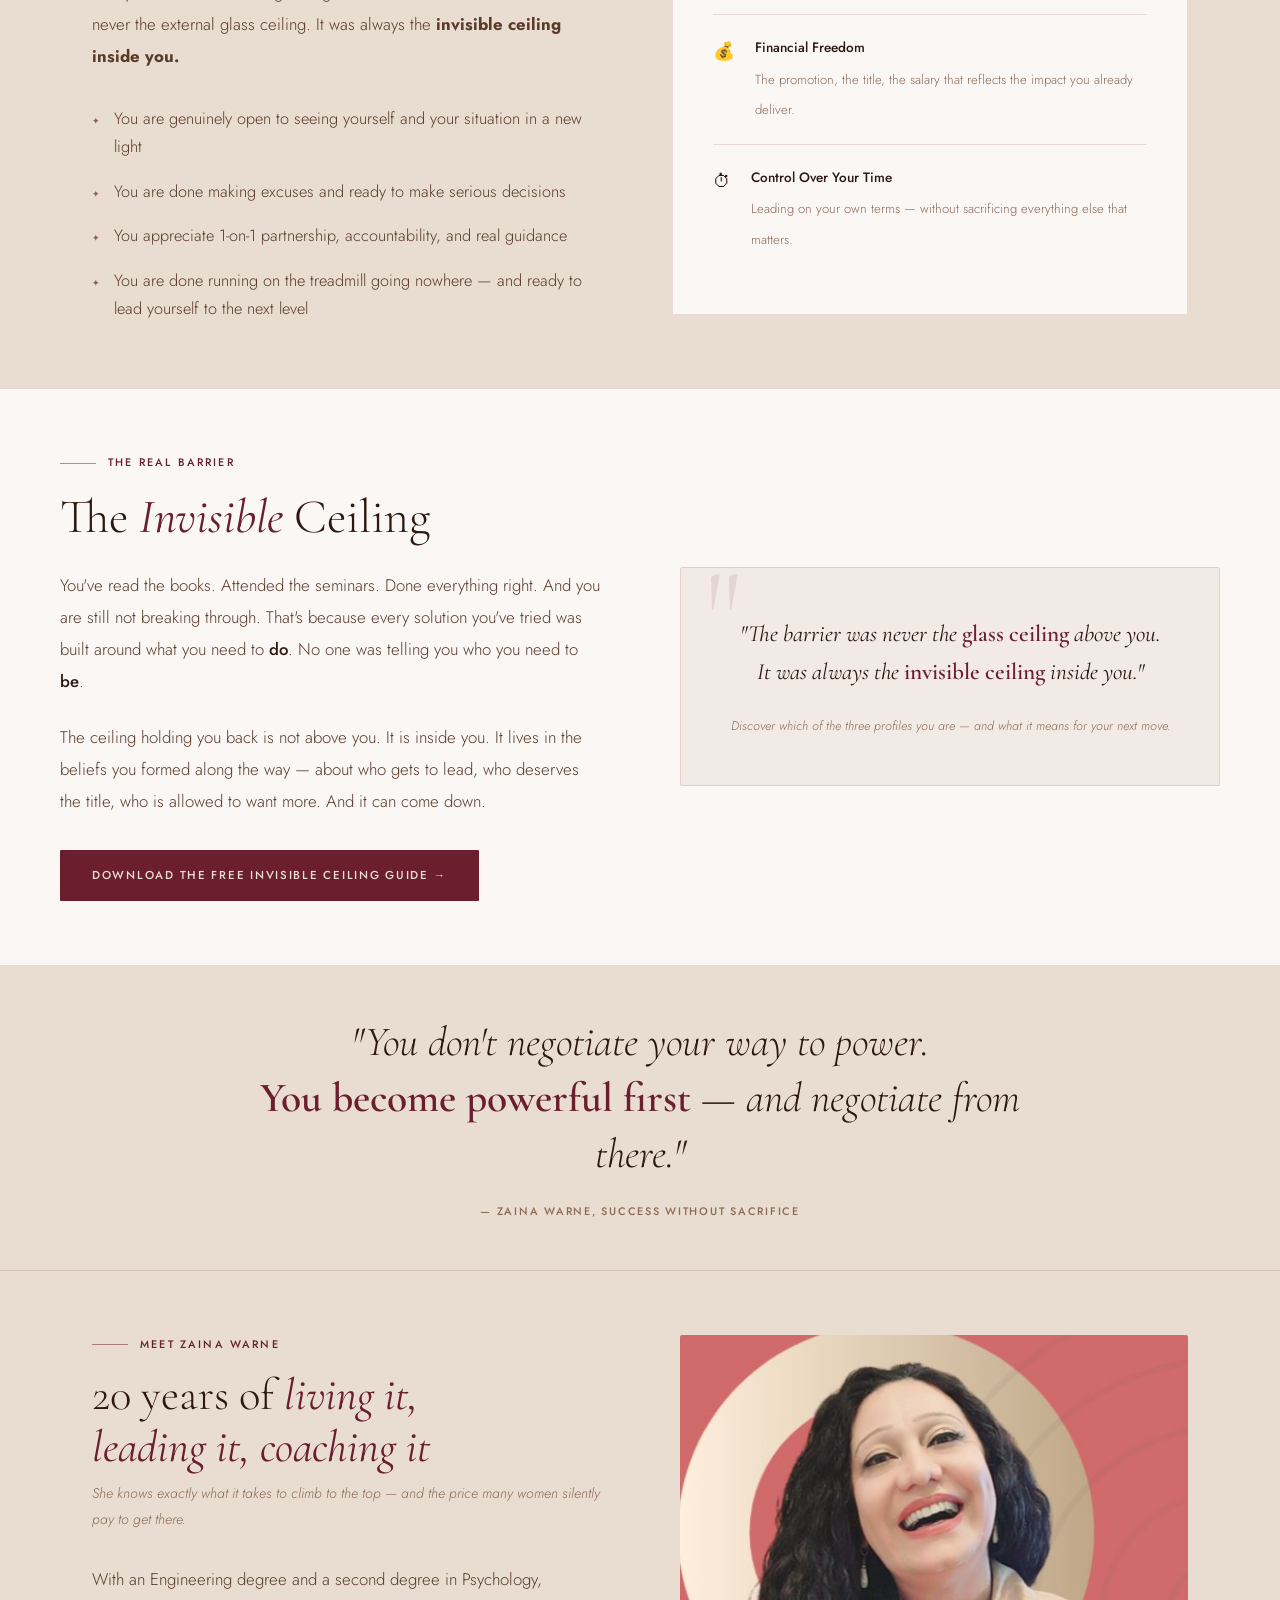
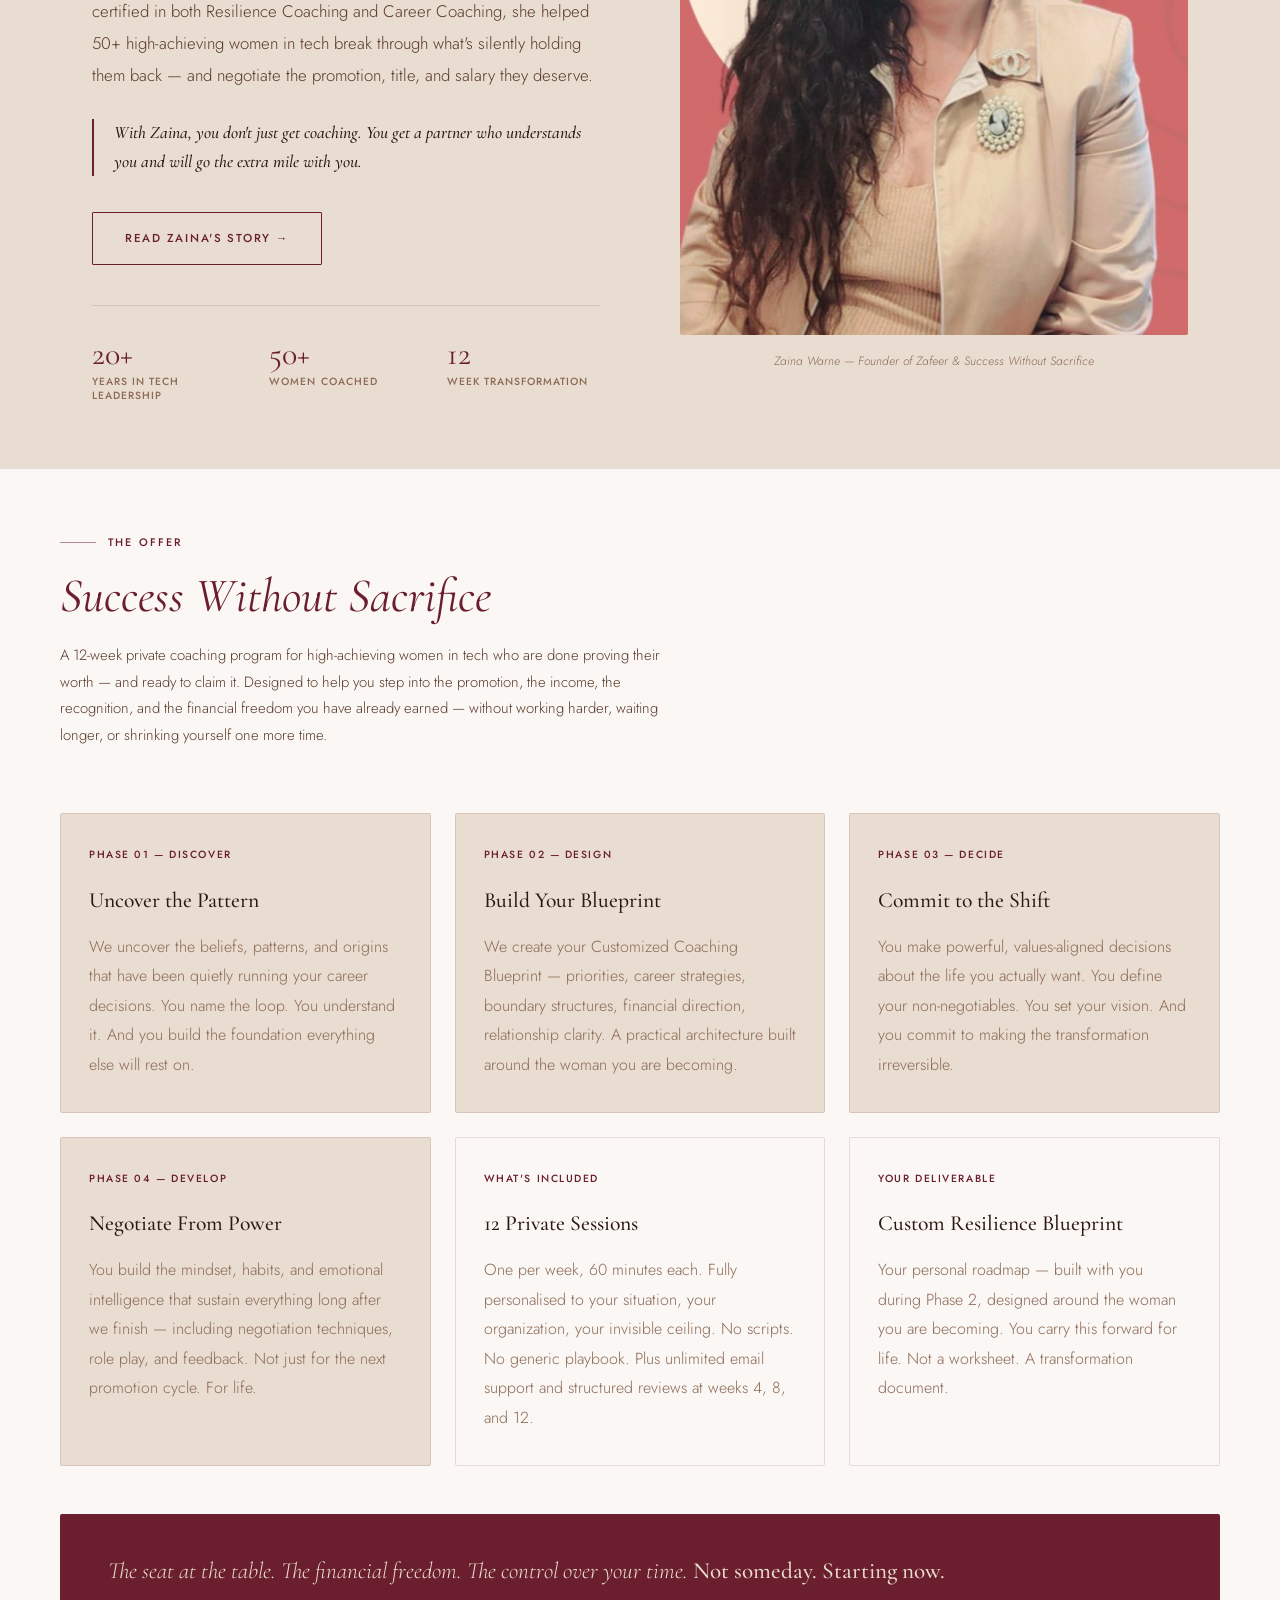
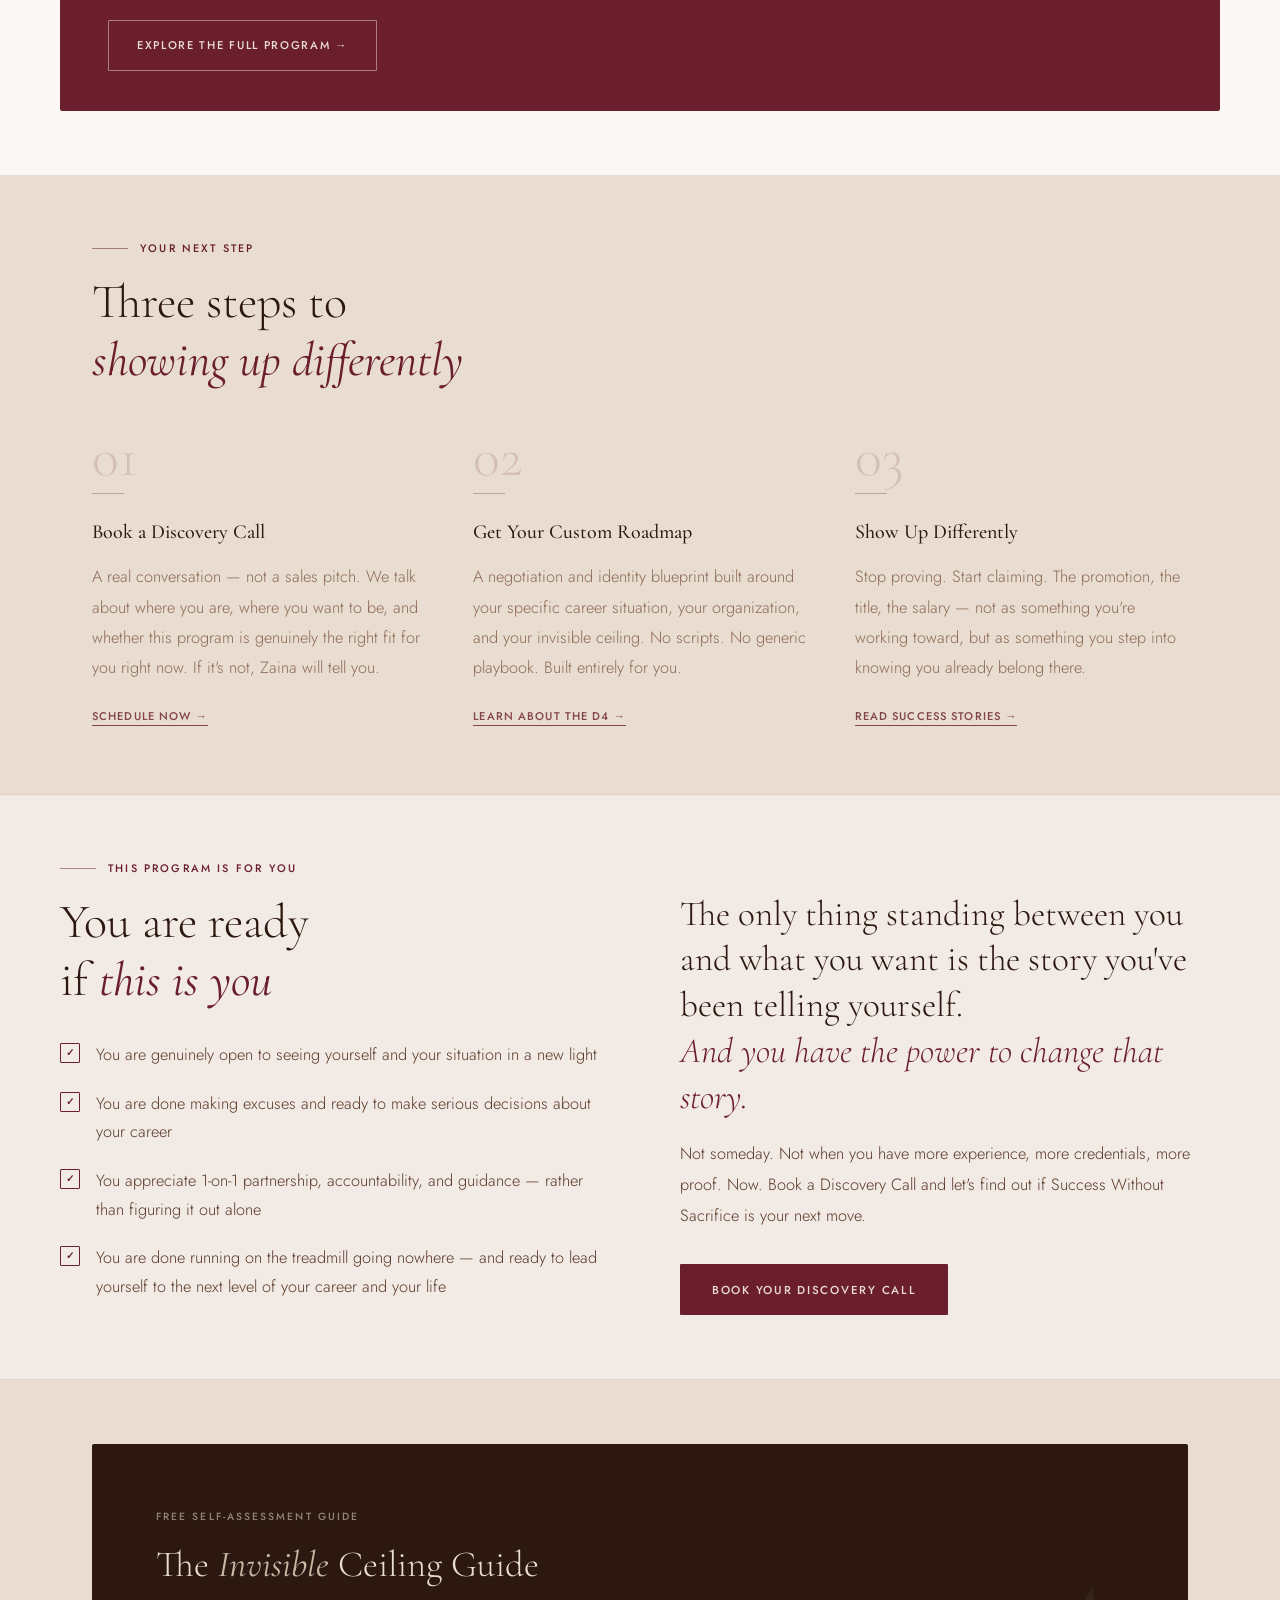
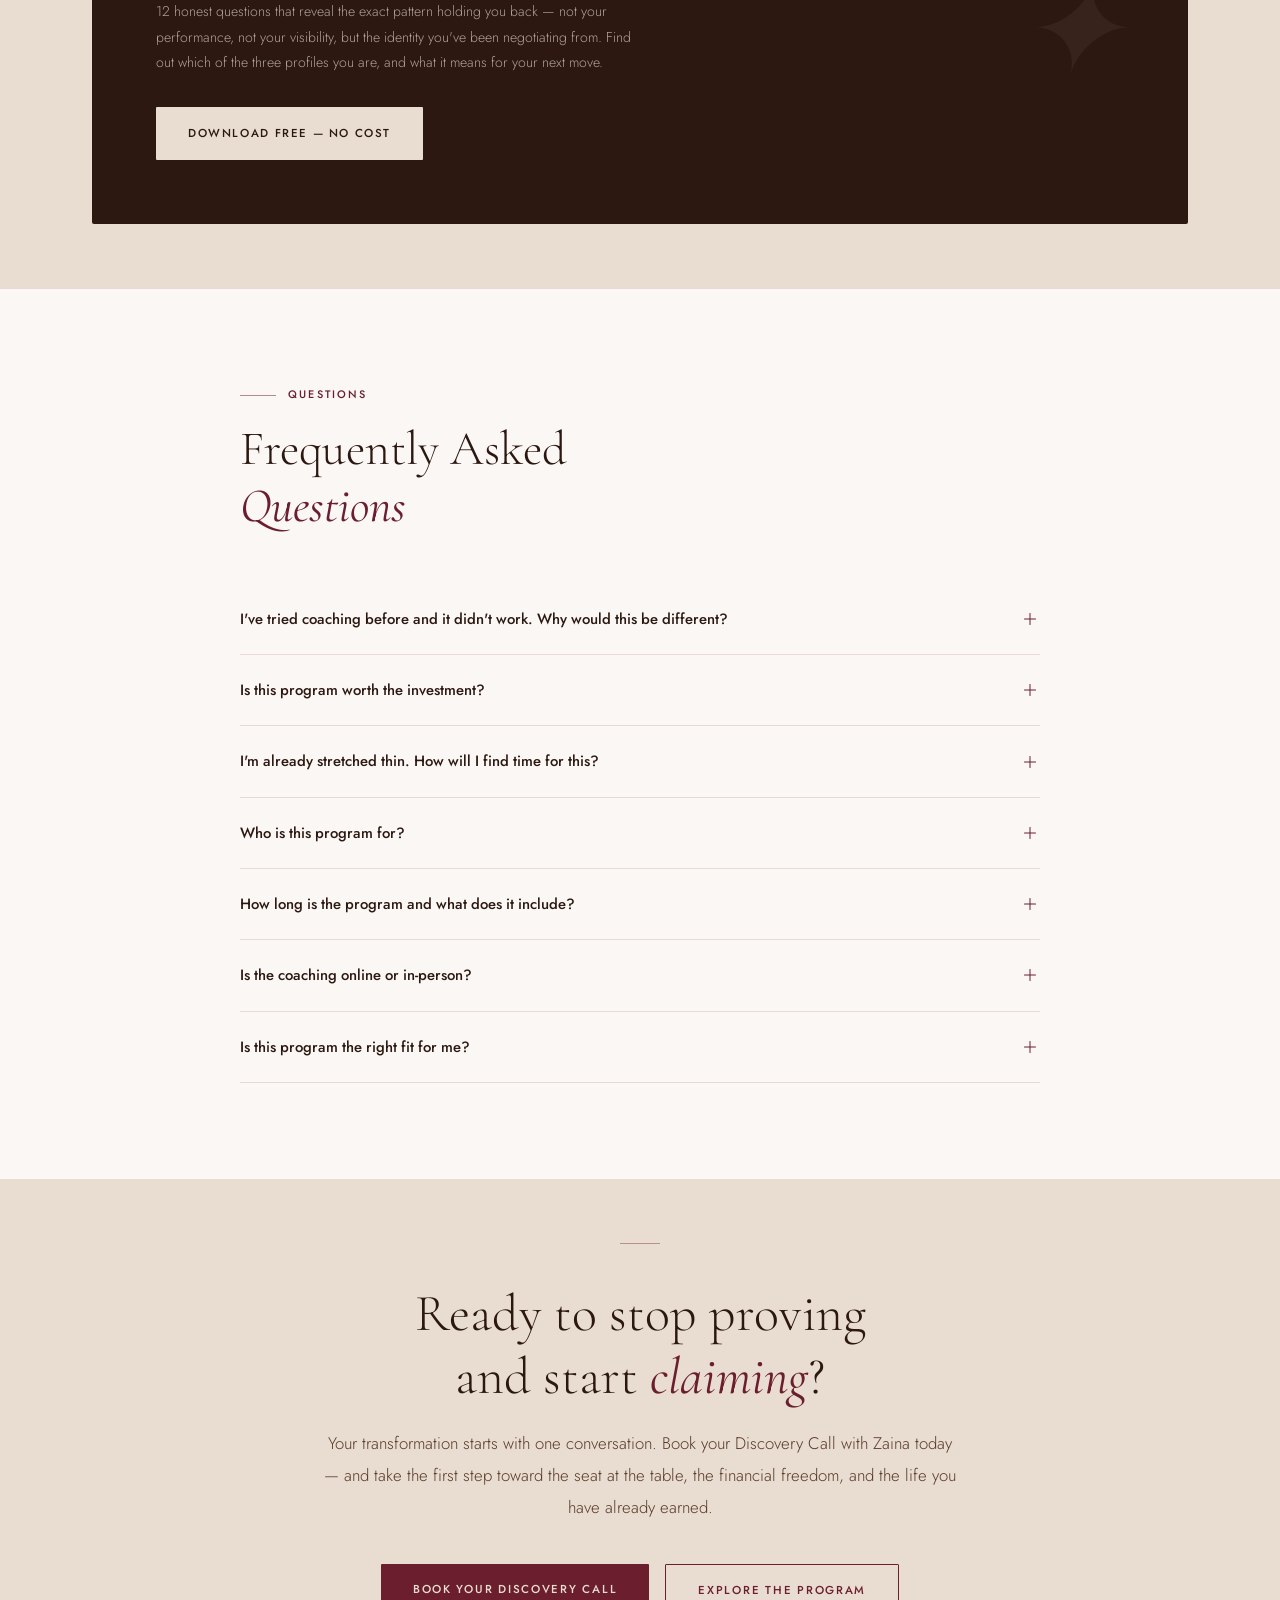
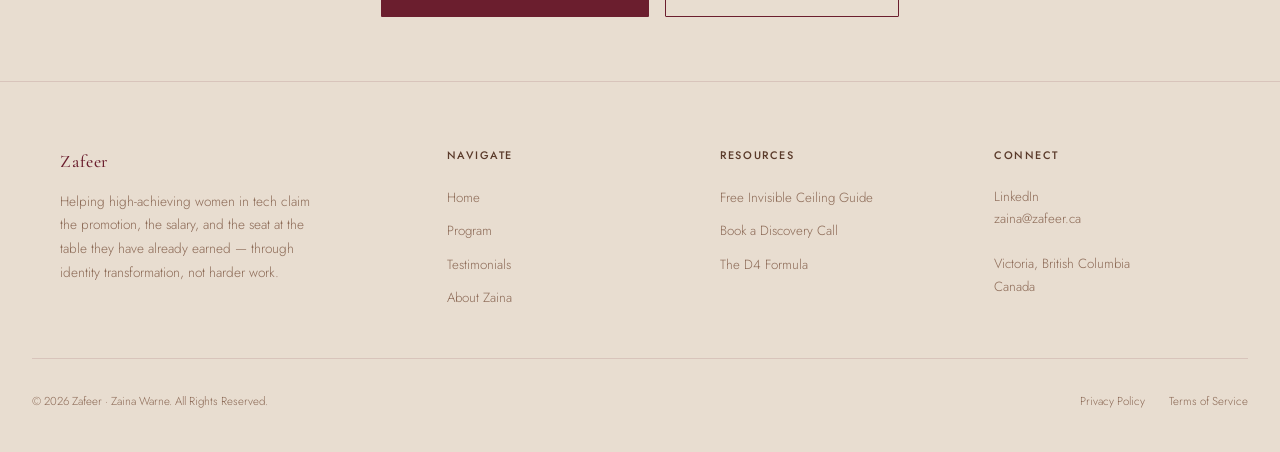
==== commit 86718741: "Add files via upload" ====
--- a/index.html
+++ b/index.html
@@ -57,7 +57,7 @@
     .hero {
       max-width: 1160px;
       margin: 0 auto;
-      padding: 6rem 2rem 5rem;
+      padding: 3.5rem 2rem 3rem;
       display: grid;
       grid-template-columns: 1fr 420px;
       gap: 4rem;
@@ -70,7 +70,7 @@
       letter-spacing: 0.2em;
       text-transform: uppercase;
       color: var(--burgundy);
-      margin-bottom: 1.75rem;
+      margin-bottom: 1rem;
       display: flex;
       align-items: center;
       gap: 0.75rem;
@@ -89,7 +89,7 @@
       font-weight: 300;
       line-height: 1.08;
       color: var(--text-dark);
-      margin-bottom: 1.75rem;
+      margin-bottom: 1.25rem;
       letter-spacing: -0.01em;
     }
     .hero-headline em { font-style: italic; color: var(--burgundy); font-weight: 400; }
@@ -137,7 +137,7 @@
     /* ─────────── TREADMILL TEASE ─────────── */
     .treadmill {
       background: var(--burgundy);
-      padding: 4rem 2rem;
+      padding: 2rem 2rem;
       text-align: center;
     }
     .treadmill-inner { max-width: 680px; margin: 0 auto; }
@@ -155,7 +155,7 @@
     .treadmill-sub { font-size: 0.78rem; font-weight: 500; letter-spacing: 0.14em; text-transform: uppercase; color: rgba(232,221,208,0.6); }
 
     /* ─────────── CLIENT SECTION ─────────── */
-    .client-section { max-width: 1160px; margin: 0 auto; padding: 6rem 2rem; }
+    .client-section { max-width: 1160px; margin: 0 auto; padding: 4rem 2rem; }
     .section-eyebrow { font-size: 0.68rem; font-weight: 500; letter-spacing: 0.2em; text-transform: uppercase; color: var(--burgundy); margin-bottom: 1rem; display: flex; align-items: center; gap: 0.75rem; }
     .section-eyebrow::before { content: ''; display: block; width: 36px; height: 0.5px; background: var(--burgundy); opacity: 0.5; }
     .section-title { font-family: 'Cormorant Garamond', serif; font-size: clamp(2rem, 4vw, 3rem); font-weight: 300; color: var(--text-dark); line-height: 1.2; margin-bottom: 1rem; }
@@ -178,7 +178,7 @@
       background: var(--white);
       border-top: 0.5px solid var(--border);
       border-bottom: 0.5px solid var(--border);
-      padding: 6rem 2rem;
+      padding: 4rem 2rem;
     }
     .ceiling-inner { max-width: 1160px; margin: 0 auto; display: grid; grid-template-columns: 1fr 1fr; gap: 5rem; align-items: center; }
     .ceiling-text .section-title { margin-bottom: 1.5rem; }
@@ -219,7 +219,7 @@
 
     /* ─────────── SECRET SAUCE ─────────── */
     .secret-sauce {
-      padding: 5rem 2rem;
+      padding: 3rem 2rem;
       text-align: center;
       border-bottom: 0.5px solid var(--border);
     }
@@ -237,7 +237,7 @@
     .sauce-attr { font-size: 0.68rem; font-weight: 500; letter-spacing: 0.16em; text-transform: uppercase; color: var(--text-light); }
 
     /* ─────────── MEET ZAINA ─────────── */
-    .meet-zaina { max-width: 1160px; margin: 0 auto; padding: 6rem 2rem; display: grid; grid-template-columns: 1fr 1fr; gap: 5rem; align-items: start; }
+    .meet-zaina { max-width: 1160px; margin: 0 auto; padding: 4rem 2rem; display: grid; grid-template-columns: 1fr 1fr; gap: 5rem; align-items: start; }
     .meet-label { font-size: 0.68rem; font-weight: 500; letter-spacing: 0.2em; text-transform: uppercase; color: var(--burgundy); margin-bottom: 1rem; display: flex; align-items: center; gap: 0.75rem; }
     .meet-label::before { content: ''; display: block; width: 36px; height: 0.5px; background: var(--burgundy); opacity: 0.5; }
     .meet-headline { font-family: 'Cormorant Garamond', serif; font-size: clamp(1.9rem, 3.5vw, 2.8rem); font-weight: 300; color: var(--text-dark); line-height: 1.15; margin-bottom: 0.5rem; }
@@ -253,7 +253,7 @@
     .meet-image-caption { margin-top: 1rem; font-size: 0.75rem; color: var(--text-light); font-style: italic; text-align: center; }
 
     /* ─────────── PROGRAM ─────────── */
-    .program-section { background: var(--white); border-top: 0.5px solid var(--border); padding: 6rem 2rem; }
+    .program-section { background: var(--white); border-top: 0.5px solid var(--border); padding: 4rem 2rem; }
     .program-inner { max-width: 1160px; margin: 0 auto; }
     .program-header { max-width: 600px; margin-bottom: 4rem; }
     .program-grid { display: grid; grid-template-columns: repeat(3, 1fr); gap: 1.5rem; margin-bottom: 3rem; }
@@ -269,8 +269,8 @@
     .program-promise a:hover { background: rgba(232,221,208,0.12); border-color: var(--cream); }
 
     /* ─────────── HOW IT WORKS ─────────── */
-    .how-section { max-width: 1160px; margin: 0 auto; padding: 6rem 2rem; }
-    .how-grid { display: grid; grid-template-columns: repeat(3, 1fr); gap: 3rem; margin-top: 4rem; }
+    .how-section { max-width: 1160px; margin: 0 auto; padding: 4rem 2rem; }
+    .how-grid { display: grid; grid-template-columns: repeat(3, 1fr); gap: 3rem; margin-top: 2.5rem; }
     .how-card { position: relative; }
     .how-num { font-family: 'Cormorant Garamond', serif; font-size: 3.5rem; font-weight: 300; color: var(--burgundy); opacity: 0.15; line-height: 1; margin-bottom: 0.5rem; }
     .how-rule { width: 32px; height: 1px; background: var(--burgundy); opacity: 0.3; margin-bottom: 1.25rem; }
@@ -280,7 +280,7 @@
     .how-link:hover { opacity: 1; }
 
     /* ─────────── QUALIFYING ─────────── */
-    .qualifying { background: var(--burgundy-pale); border-top: 0.5px solid var(--border); border-bottom: 0.5px solid var(--border); padding: 6rem 2rem; }
+    .qualifying { background: var(--burgundy-pale); border-top: 0.5px solid var(--border); border-bottom: 0.5px solid var(--border); padding: 4rem 2rem; }
     .qualifying-inner { max-width: 1160px; margin: 0 auto; display: grid; grid-template-columns: 1fr 1fr; gap: 5rem; align-items: start; }
     .qualifying-checks { display: flex; flex-direction: column; gap: 1.25rem; margin-top: 2rem; }
     .check-item { display: flex; gap: 1rem; align-items: flex-start; }
@@ -293,7 +293,7 @@
     .qualifying-body { font-size: 1.02rem; color: var(--text-mid); line-height: 1.9; margin-bottom: 2rem; }
 
     /* ─────────── LEAD MAGNET ─────────── */
-    .lead-magnet { max-width: 1160px; margin: 0 auto; padding: 6rem 2rem; }
+    .lead-magnet { max-width: 1160px; margin: 0 auto; padding: 4rem 2rem; }
     .lead-magnet-card { background: var(--text-dark); border-radius: 2px; padding: 4rem; display: grid; grid-template-columns: 1fr auto; gap: 3rem; align-items: center; }
     .lm-eyebrow { font-size: 0.65rem; font-weight: 500; letter-spacing: 0.2em; text-transform: uppercase; color: rgba(232,221,208,0.55); margin-bottom: 1rem; }
     .lm-title { font-family: 'Cormorant Garamond', serif; font-size: clamp(1.6rem, 3vw, 2.3rem); font-weight: 300; color: var(--cream); line-height: 1.2; margin-bottom: 0.75rem; }
@@ -322,7 +322,7 @@
     .faq-item.open .faq-answer { max-height: 600px; }
 
     /* ─────────── FINAL CTA ─────────── */
-    .final-cta { padding: 7rem 2rem; text-align: center; }
+    .final-cta { padding: 4rem 2rem; text-align: center; }
     .final-cta-inner { max-width: 640px; margin: 0 auto; }
     .final-rule { width: 40px; height: 0.5px; background: var(--burgundy); margin: 0 auto 2.5rem; opacity: 0.4; }
     .final-title { font-family: 'Cormorant Garamond', serif; font-size: clamp(2rem, 4.5vw, 3.25rem); font-weight: 300; color: var(--text-dark); line-height: 1.2; margin-bottom: 1.25rem; }
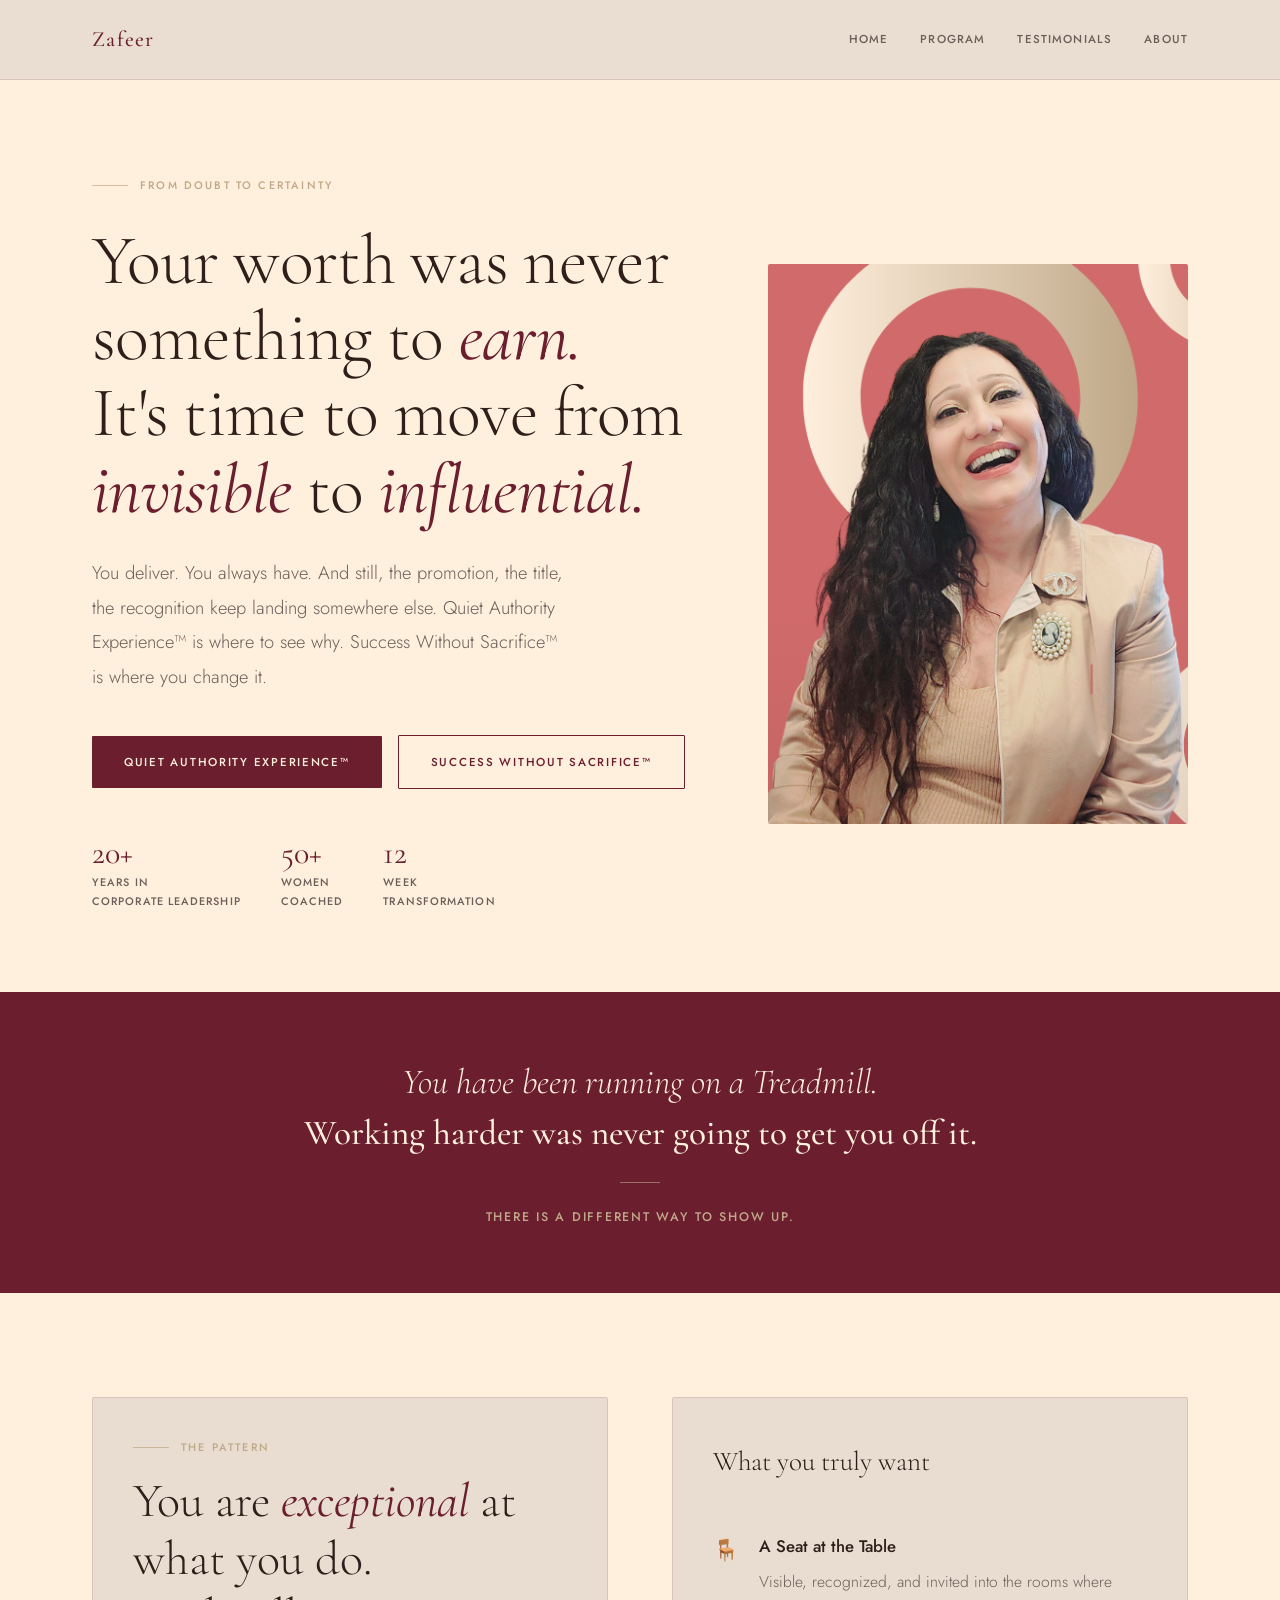
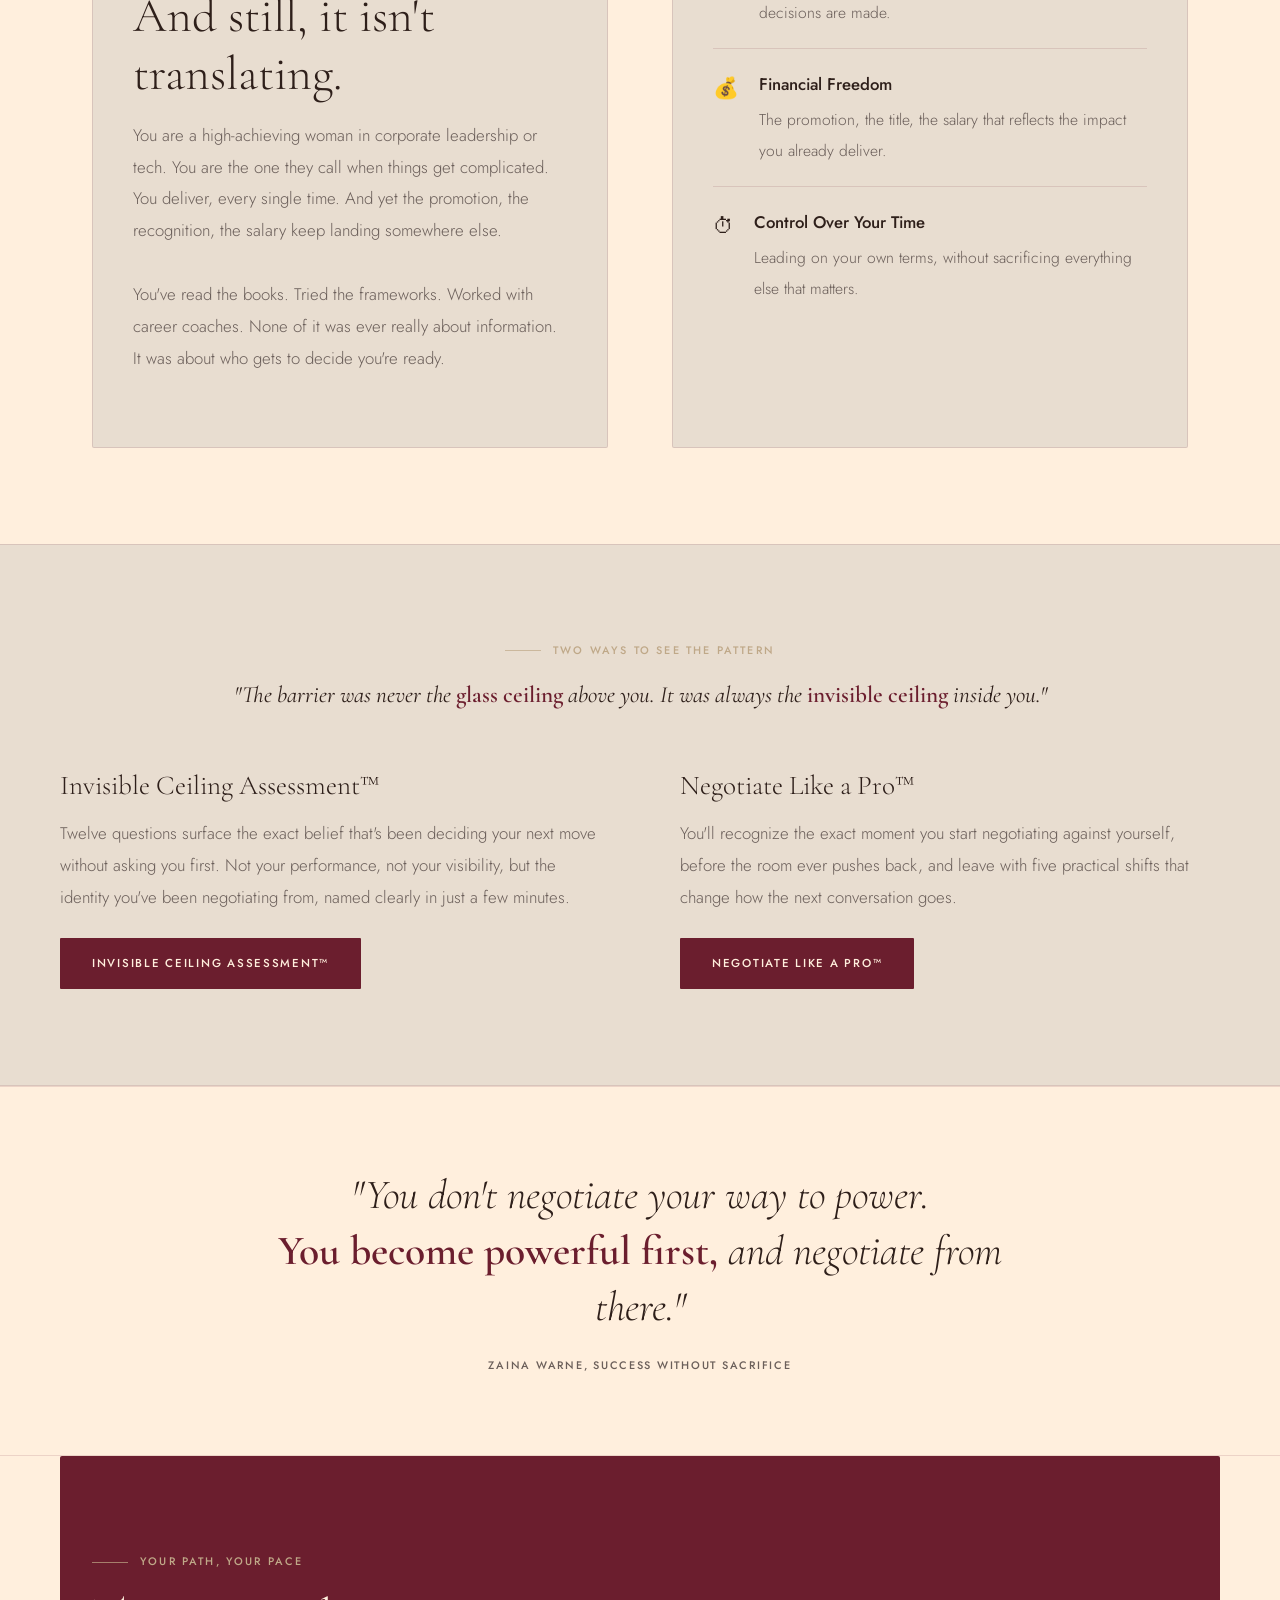
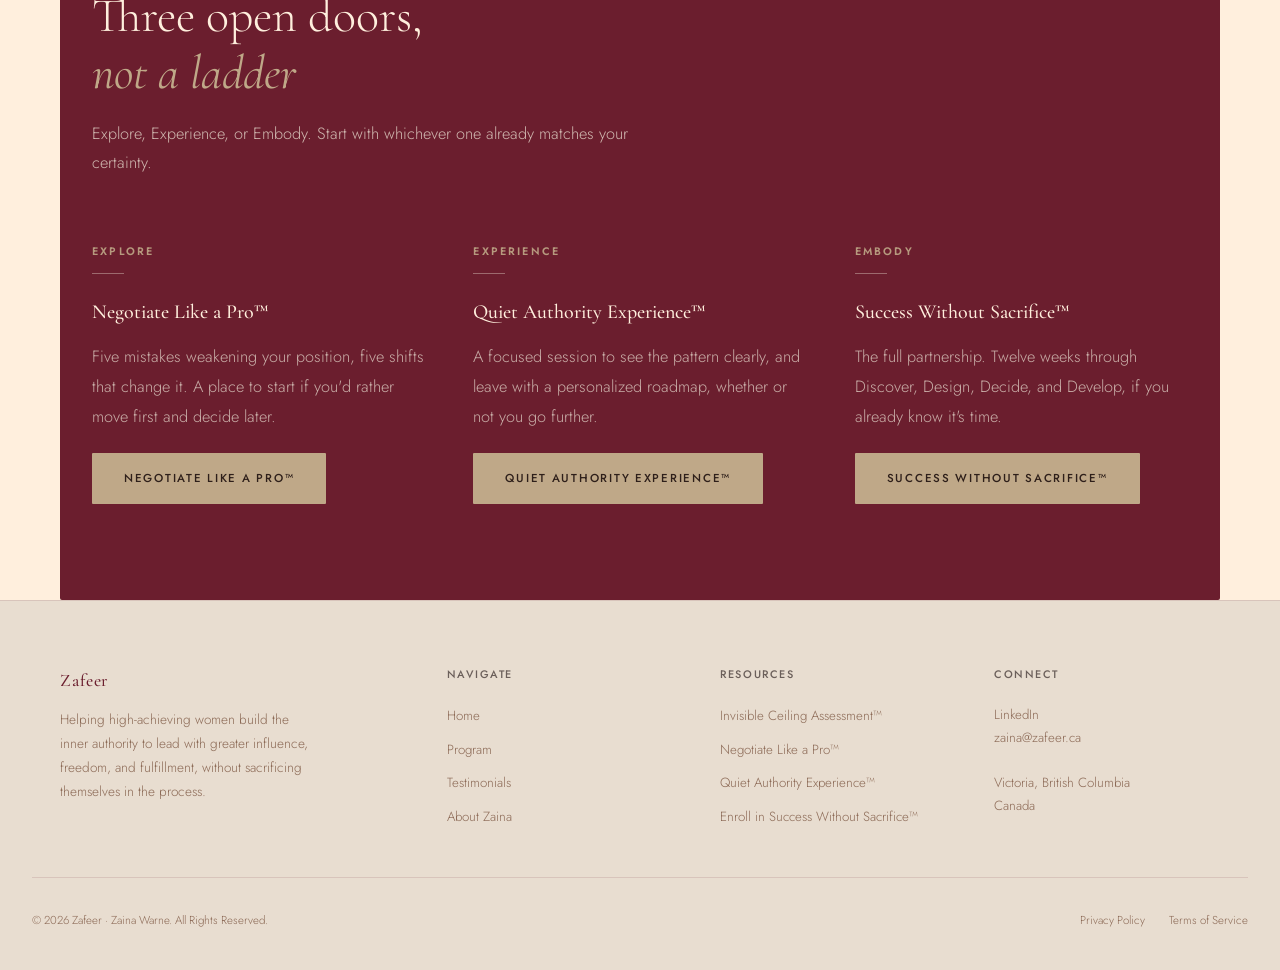
==== commit 604cc1df: "New Website deployment from Claude Workstream 04 Deploying new website as modified by Claude SWS Wor" ====
--- a/index.html
+++ b/index.html
@@ -3,11 +3,11 @@
 <head>
   <meta charset="UTF-8" />
   <meta name="viewport" content="width=device-width, initial-scale=1.0" />
-  <title>Success Without Sacrifice | Zaina Warne — Career Coaching for Women in Tech</title>
-  <meta name="description" content="Helping high-achieving women in tech claim the promotion, title, salary, and seat at the table they have already earned. 12-week private coaching with Zaina Warne." />
+  <title>Success Without Sacrifice | Zaina Warne, Quiet Authority for Women in Leadership</title>
+  <meta name="description" content="Helping high-achieving women in leadership build the certainty to lead from who they are, not from a need to prove it. 12-week private coaching with Zaina Warne." />
   <meta name="robots" content="index, follow" />
   <meta property="og:title" content="Success Without Sacrifice | Zaina Warne" />
-  <meta property="og:description" content="Helping high-achieving women in tech claim the seat at the table they have already earned." />
+  <meta property="og:description" content="Helping high-achieving women build the inner authority to lead without sacrificing themselves in the process." />
   <meta property="og:url" content="https://zafeer.ca/" />
   <meta property="og:type" content="website" />
   <link href="https://fonts.googleapis.com/css2?family=Cormorant+Garamond:ital,wght@0,300;0,400;0,500;0,600;1,300;1,400;1,500;1,600&family=Jost:wght@300;400;500;600&display=swap" rel="stylesheet" />
@@ -15,18 +15,22 @@
     *, *::before, *::after { box-sizing: border-box; margin: 0; padding: 0; }
 
     :root {
-      --cream:        #E8DDD0;
+      --cream:        #FFEFDD;
       --cream-mid:    #DDD0C0;
       --cream-dark:   #C8B8A4;
       --burgundy:     #6B1E2E;
       --burgundy-lt:  #8B3040;
       --burgundy-pale:#F2EAE4;
-      --text-dark:    #2C1810;
-      --text-mid:     #5A3A2A;
+      --text-dark:    #2E1F1A;
+      --text-mid:     #6B5F5A;
       --text-light:   #8C6A56;
       --white:        #FAF7F4;
       --border:       rgba(107,30,46,0.13);
       --border-md:    rgba(107,30,46,0.22);
+      --gold:         #C49A5A;
+      --gold-muted:   #BFA888;
+      --gray-cream:   #E8DDD0;
+    }
     }
 
     html { scroll-behavior: smooth; }
@@ -57,7 +61,7 @@
     .hero {
       max-width: 1160px;
       margin: 0 auto;
-      padding: 3.5rem 2rem 3rem;
+      padding: 6rem 2rem 5rem;
       display: grid;
       grid-template-columns: 1fr 420px;
       gap: 4rem;
@@ -69,8 +73,8 @@
       font-weight: 500;
       letter-spacing: 0.2em;
       text-transform: uppercase;
-      color: var(--burgundy);
-      margin-bottom: 1rem;
+      color: var(--gold-muted);
+      margin-bottom: 1.75rem;
       display: flex;
       align-items: center;
       gap: 0.75rem;
@@ -80,8 +84,8 @@
       display: block;
       width: 36px;
       height: 0.5px;
-      background: var(--burgundy);
-      opacity: 0.5;
+      background: var(--gold-muted);
+      opacity: 0.7;
     }
     .hero-headline {
       font-family: 'Cormorant Garamond', serif;
@@ -89,7 +93,7 @@
       font-weight: 300;
       line-height: 1.08;
       color: var(--text-dark);
-      margin-bottom: 1.25rem;
+      margin-bottom: 1.75rem;
       letter-spacing: -0.01em;
     }
     .hero-headline em { font-style: italic; color: var(--burgundy); font-weight: 400; }
@@ -106,10 +110,16 @@
     .btn-primary { display: inline-block; padding: 0.95rem 2rem; background: var(--burgundy); color: var(--cream); font-family: 'Jost', sans-serif; font-size: 0.72rem; font-weight: 500; letter-spacing: 0.15em; text-transform: uppercase; text-decoration: none; border-radius: 1px; transition: background 0.2s, transform 0.15s; border: none; cursor: pointer; }
     .btn-primary:hover { background: var(--burgundy-lt); transform: translateY(-1px); }
     .btn-secondary { display: inline-block; padding: 0.95rem 2rem; background: transparent; color: var(--burgundy); font-family: 'Jost', sans-serif; font-size: 0.72rem; font-weight: 500; letter-spacing: 0.15em; text-transform: uppercase; text-decoration: none; border-radius: 1px; border: 1px solid var(--burgundy); transition: background 0.2s, color 0.2s; }
+    .btn-cream { display: inline-block; padding: 0.95rem 2rem; background: var(--cream); color: var(--text-dark); font-family: 'Jost', sans-serif; font-size: 0.72rem; font-weight: 500; letter-spacing: 0.15em; text-transform: uppercase; text-decoration: none; border-radius: 1px; transition: background 0.2s; }
+    .btn-gold { display: inline-block; padding: 0.95rem 2rem; background: var(--gold-muted); color: var(--text-dark); font-family: 'Jost', sans-serif; font-size: 0.72rem; font-weight: 500; letter-spacing: 0.15em; text-transform: uppercase; text-decoration: none; border-radius: 1px; transition: background 0.2s; }
+    .btn-gold:hover { background: var(--cream-dark); }
+    .btn-outline-gold { display: inline-block; padding: 0.95rem 2rem; border: 1px solid var(--gold-muted); color: var(--gold-muted); font-family: 'Jost', sans-serif; font-size: 0.72rem; font-weight: 500; letter-spacing: 0.15em; text-transform: uppercase; text-decoration: none; border-radius: 1px; transition: background 0.2s, color 0.2s; }
+    .btn-outline-gold:hover { background: var(--gold-muted); color: var(--text-dark); border-color: var(--gold-muted); }
+    .btn-cream:hover { background: #d8cbb8; }
     .btn-secondary:hover { background: var(--burgundy); color: var(--cream); }
     .hero-stats { display: flex; gap: 2.5rem; }
     .hero-stat-num { font-family: 'Cormorant Garamond', serif; font-size: 2rem; font-weight: 400; color: var(--burgundy); line-height: 1; margin-bottom: 0.25rem; }
-    .hero-stat-label { font-size: 0.68rem; font-weight: 500; letter-spacing: 0.1em; text-transform: uppercase; color: var(--text-light); }
+    .hero-stat-label { font-size: 0.68rem; font-weight: 500; letter-spacing: 0.1em; text-transform: uppercase; color: var(--text-mid); }
 
     /* Hero image */
     .hero-image { position: relative; }
@@ -137,7 +147,7 @@
     /* ─────────── TREADMILL TEASE ─────────── */
     .treadmill {
       background: var(--burgundy);
-      padding: 2rem 2rem;
+      padding: 4rem 2rem;
       text-align: center;
     }
     .treadmill-inner { max-width: 680px; margin: 0 auto; }
@@ -151,36 +161,37 @@
       margin-bottom: 1.5rem;
     }
     .treadmill p strong { font-weight: 500; font-style: normal; }
-    .treadmill-rule { width: 40px; height: 0.5px; background: rgba(232,221,208,0.4); margin: 1.5rem auto; }
-    .treadmill-sub { font-size: 0.78rem; font-weight: 500; letter-spacing: 0.14em; text-transform: uppercase; color: rgba(232,221,208,0.6); }
+    .treadmill-rule { width: 40px; height: 0.5px; background: var(--gold-muted); opacity: 0.6; margin: 1.5rem auto; }
+    .treadmill-sub { font-size: 0.78rem; font-weight: 500; letter-spacing: 0.14em; text-transform: uppercase; color: var(--gold-muted); }
 
     /* ─────────── CLIENT SECTION ─────────── */
-    .client-section { max-width: 1160px; margin: 0 auto; padding: 4rem 2rem; }
-    .section-eyebrow { font-size: 0.68rem; font-weight: 500; letter-spacing: 0.2em; text-transform: uppercase; color: var(--burgundy); margin-bottom: 1rem; display: flex; align-items: center; gap: 0.75rem; }
-    .section-eyebrow::before { content: ''; display: block; width: 36px; height: 0.5px; background: var(--burgundy); opacity: 0.5; }
+    .client-section { max-width: 1160px; margin: 0 auto; padding: 3rem 2rem 6rem; }
+    .section-eyebrow { font-size: 0.68rem; font-weight: 500; letter-spacing: 0.2em; text-transform: uppercase; color: var(--gold-muted); margin-bottom: 1rem; display: flex; align-items: center; gap: 0.75rem; }
+    .section-eyebrow::before { content: ''; display: block; width: 36px; height: 0.5px; background: var(--gold-muted); opacity: 0.7; }
     .section-title { font-family: 'Cormorant Garamond', serif; font-size: clamp(2rem, 4vw, 3rem); font-weight: 300; color: var(--text-dark); line-height: 1.2; margin-bottom: 1rem; }
-    .section-title em { font-style: italic; color: var(--burgundy); font-weight: 400; }
-    .client-grid { display: grid; grid-template-columns: 1fr 1fr; gap: 4rem; align-items: start; margin-top: 3.5rem; }
+    .section-title em { font-style: italic; color: var(--gold-muted); font-weight: 400; }
+    .client-grid { display: grid; grid-template-columns: 1fr 1fr; gap: 4rem; align-items: stretch; margin-top: 3.5rem; }
+    .client-text-card { background: var(--gray-cream); border: 0.5px solid var(--border); border-radius: 2px; padding: 2.5rem; display: flex; flex-direction: column; justify-content: center; }
     .client-desc { font-size: 1.05rem; color: var(--text-mid); line-height: 1.9; margin-bottom: 2rem; }
     .client-bullets { list-style: none; display: flex; flex-direction: column; gap: 1rem; }
     .client-bullets li { display: flex; gap: 0.875rem; font-size: 1.02rem; color: var(--text-mid); line-height: 1.75; }
     .client-bullets li::before { content: '✦'; color: var(--burgundy); font-size: 0.55rem; flex-shrink: 0; margin-top: 0.55rem; opacity: 0.7; }
-    .client-desire { background: var(--white); border: 0.5px solid var(--border); border-radius: 2px; padding: 2.5rem; }
-    .client-desire-title { font-family: 'Cormorant Garamond', serif; font-size: 1.2rem; font-weight: 500; color: var(--text-dark); margin-bottom: 1.5rem; }
+    .client-desire { background: var(--gray-cream); border: 0.5px solid var(--border); border-radius: 2px; padding: 2.5rem; }
+    .client-desire-title { font-family: 'Cormorant Garamond', serif; font-size: 1.7rem; font-weight: 300; color: var(--text-dark); margin-bottom: 1.5rem; }
     .desire-item { display: flex; align-items: flex-start; gap: 1.25rem; padding: 1.25rem 0; border-bottom: 0.5px solid var(--border); }
     .desire-item:last-child { border-bottom: none; }
-    .desire-icon { font-size: 1.1rem; flex-shrink: 0; margin-top: 1px; }
-    .desire-text strong { display: block; font-size: 0.85rem; font-weight: 500; color: var(--text-dark); margin-bottom: 0.2rem; }
-    .desire-text span { font-size: 0.82rem; color: var(--text-light); line-height: 1.5; }
+    .desire-icon { font-size: 1.3rem; flex-shrink: 0; margin-top: 1px; }
+    .desire-text strong { display: block; font-size: 1.05rem; font-weight: 500; color: var(--text-dark); margin-bottom: 0.35rem; }
+    .desire-text span { font-size: 0.98rem; color: var(--text-mid); line-height: 1.6; }
 
     /* ─────────── INVISIBLE CEILING ─────────── */
     .ceiling-section {
-      background: var(--white);
+      background: var(--gray-cream);
       border-top: 0.5px solid var(--border);
       border-bottom: 0.5px solid var(--border);
-      padding: 4rem 2rem;
-    }
-    .ceiling-inner { max-width: 1160px; margin: 0 auto; display: grid; grid-template-columns: 1fr 1fr; gap: 5rem; align-items: center; }
+      padding: 6rem 2rem;
+    }
+    .ceiling-inner { max-width: 1160px; margin: 0 auto; display: grid; grid-template-columns: 1fr 1fr; gap: 5rem; align-items: start; }
     .ceiling-text .section-title { margin-bottom: 1.5rem; }
     .ceiling-body { font-size: 1.05rem; color: var(--text-mid); line-height: 1.9; margin-bottom: 1.5rem; }
     .ceiling-body strong { color: var(--text-dark); font-weight: 500; }
@@ -219,8 +230,10 @@
 
     /* ─────────── SECRET SAUCE ─────────── */
     .secret-sauce {
-      padding: 3rem 2rem;
+      background: var(--cream);
+      padding: 5rem 2rem;
       text-align: center;
+      border-top: 0.5px solid var(--border);
       border-bottom: 0.5px solid var(--border);
     }
     .secret-sauce-inner { max-width: 760px; margin: 0 auto; }
@@ -234,26 +247,26 @@
       margin-bottom: 1.25rem;
     }
     .sauce-line strong { font-style: normal; font-weight: 600; color: var(--burgundy); }
-    .sauce-attr { font-size: 0.68rem; font-weight: 500; letter-spacing: 0.16em; text-transform: uppercase; color: var(--text-light); }
+    .sauce-attr { font-size: 0.68rem; font-weight: 500; letter-spacing: 0.16em; text-transform: uppercase; color: var(--text-mid); }
 
     /* ─────────── MEET ZAINA ─────────── */
-    .meet-zaina { max-width: 1160px; margin: 0 auto; padding: 4rem 2rem; display: grid; grid-template-columns: 1fr 1fr; gap: 5rem; align-items: start; }
+    .meet-zaina { max-width: 1160px; margin: 0 auto; padding: 6rem 2rem; display: grid; grid-template-columns: 1fr 1fr; gap: 5rem; align-items: start; }
     .meet-label { font-size: 0.68rem; font-weight: 500; letter-spacing: 0.2em; text-transform: uppercase; color: var(--burgundy); margin-bottom: 1rem; display: flex; align-items: center; gap: 0.75rem; }
     .meet-label::before { content: ''; display: block; width: 36px; height: 0.5px; background: var(--burgundy); opacity: 0.5; }
     .meet-headline { font-family: 'Cormorant Garamond', serif; font-size: clamp(1.9rem, 3.5vw, 2.8rem); font-weight: 300; color: var(--text-dark); line-height: 1.15; margin-bottom: 0.5rem; }
     .meet-headline em { font-style: italic; color: var(--burgundy); font-weight: 400; }
-    .meet-tagline { font-size: 0.88rem; color: var(--text-light); margin-bottom: 2rem; font-style: italic; }
+    .meet-tagline { font-size: 0.88rem; color: var(--text-mid); margin-bottom: 2rem; font-style: italic; }
     .meet-body { font-size: 1.05rem; color: var(--text-mid); line-height: 1.9; margin-bottom: 1.5rem; }
     .meet-highlight { font-family: 'Cormorant Garamond', serif; font-size: 1.1rem; font-weight: 500; font-style: italic; color: var(--text-dark); border-left: 2px solid var(--burgundy); padding-left: 1.25rem; margin: 1.75rem 0; line-height: 1.6; }
     .meet-stats { display: grid; grid-template-columns: repeat(3, 1fr); gap: 1.5rem; margin-top: 2.5rem; padding-top: 2rem; border-top: 0.5px solid var(--border); }
     .meet-stat-num { font-family: 'Cormorant Garamond', serif; font-size: 2rem; font-weight: 400; color: var(--burgundy); line-height: 1; margin-bottom: 0.3rem; }
-    .meet-stat-label { font-size: 0.65rem; font-weight: 500; letter-spacing: 0.1em; text-transform: uppercase; color: var(--text-light); line-height: 1.4; }
+    .meet-stat-label { font-size: 0.65rem; font-weight: 500; letter-spacing: 0.1em; text-transform: uppercase; color: var(--text-mid); line-height: 1.4; }
     .meet-image { position: relative; }
     .meet-image img { width: 100%; border-radius: 2px; object-fit: cover; object-position: center top; display: block; max-height: 600px; }
-    .meet-image-caption { margin-top: 1rem; font-size: 0.75rem; color: var(--text-light); font-style: italic; text-align: center; }
+    .meet-image-caption { margin-top: 1rem; font-size: 0.75rem; color: var(--text-mid); font-style: italic; text-align: center; }
 
     /* ─────────── PROGRAM ─────────── */
-    .program-section { background: var(--white); border-top: 0.5px solid var(--border); padding: 4rem 2rem; }
+    .program-section { background: var(--white); border-top: 0.5px solid var(--border); padding: 6rem 2rem; }
     .program-inner { max-width: 1160px; margin: 0 auto; }
     .program-header { max-width: 600px; margin-bottom: 4rem; }
     .program-grid { display: grid; grid-template-columns: repeat(3, 1fr); gap: 1.5rem; margin-bottom: 3rem; }
@@ -261,7 +274,7 @@
     .program-card:hover { border-color: var(--burgundy); box-shadow: 0 4px 24px rgba(107,30,46,0.06); }
     .program-step { font-size: 0.65rem; font-weight: 500; letter-spacing: 0.15em; text-transform: uppercase; color: var(--burgundy); margin-bottom: 1rem; }
     .program-card-title { font-family: 'Cormorant Garamond', serif; font-size: 1.35rem; font-weight: 500; color: var(--text-dark); margin-bottom: 0.75rem; }
-    .program-card-body { font-size: 1rem; color: var(--text-light); line-height: 1.85; }
+    .program-card-body { font-size: 1rem; color: var(--text-mid); line-height: 1.85; }
     .program-promise { background: var(--burgundy); border-radius: 2px; padding: 2.5rem 3rem; display: flex; align-items: center; justify-content: space-between; gap: 2rem; flex-wrap: wrap; }
     .program-promise-text { font-family: 'Cormorant Garamond', serif; font-size: clamp(1.1rem, 2vw, 1.45rem); font-weight: 300; font-style: italic; color: var(--cream); line-height: 1.5; }
     .program-promise-text strong { font-style: normal; font-weight: 500; }
@@ -269,18 +282,24 @@
     .program-promise a:hover { background: rgba(232,221,208,0.12); border-color: var(--cream); }
 
     /* ─────────── HOW IT WORKS ─────────── */
-    .how-section { max-width: 1160px; margin: 0 auto; padding: 4rem 2rem; }
-    .how-grid { display: grid; grid-template-columns: repeat(3, 1fr); gap: 3rem; margin-top: 2.5rem; }
+    .how-section { max-width: 1160px; margin: 0 auto; padding: 6rem 2rem; background: var(--burgundy); border-radius: 2px; }
+    .how-grid { display: grid; grid-template-columns: repeat(3, 1fr); gap: 3rem; margin-top: 4rem; }
     .how-card { position: relative; }
     .how-num { font-family: 'Cormorant Garamond', serif; font-size: 3.5rem; font-weight: 300; color: var(--burgundy); opacity: 0.15; line-height: 1; margin-bottom: 0.5rem; }
-    .how-rule { width: 32px; height: 1px; background: var(--burgundy); opacity: 0.3; margin-bottom: 1.25rem; }
-    .how-title { font-family: 'Cormorant Garamond', serif; font-size: 1.25rem; font-weight: 500; color: var(--text-dark); margin-bottom: 0.75rem; }
-    .how-body { font-size: 1.02rem; color: var(--text-light); line-height: 1.85; margin-bottom: 1rem; }
+    .how-rule { width: 32px; height: 1px; background: rgba(232,221,208,0.4); margin-bottom: 1.25rem; }
+    .how-title { font-family: 'Cormorant Garamond', serif; font-size: 1.25rem; font-weight: 500; color: var(--cream); margin-bottom: 0.75rem; }
+    .how-body { font-size: 1.02rem; color: rgba(232,221,208,0.75); line-height: 1.85; margin-bottom: 1.25rem; }
     .how-link { font-size: 0.7rem; font-weight: 500; letter-spacing: 0.1em; text-transform: uppercase; color: var(--burgundy); text-decoration: none; border-bottom: 0.5px solid var(--burgundy); padding-bottom: 1px; opacity: 0.8; transition: opacity 0.2s; }
+    .how-section .section-eyebrow { color: var(--gold-muted); }
+    .how-section .section-eyebrow::before { background: var(--gold-muted); }
+    .how-section .section-title { color: var(--cream); }
+    .how-section .section-title em { color: var(--gold-muted); font-style: italic; }
+    .how-section .how-intro { color: rgba(232,221,208,0.8); }
+    .how-section .how-layer-label { color: var(--gold-muted); opacity: 0.9; }
     .how-link:hover { opacity: 1; }
 
     /* ─────────── QUALIFYING ─────────── */
-    .qualifying { background: var(--burgundy-pale); border-top: 0.5px solid var(--border); border-bottom: 0.5px solid var(--border); padding: 4rem 2rem; }
+    .qualifying { background: var(--burgundy-pale); border-top: 0.5px solid var(--border); border-bottom: 0.5px solid var(--border); padding: 6rem 2rem; }
     .qualifying-inner { max-width: 1160px; margin: 0 auto; display: grid; grid-template-columns: 1fr 1fr; gap: 5rem; align-items: start; }
     .qualifying-checks { display: flex; flex-direction: column; gap: 1.25rem; margin-top: 2rem; }
     .check-item { display: flex; gap: 1rem; align-items: flex-start; }
@@ -293,7 +312,7 @@
     .qualifying-body { font-size: 1.02rem; color: var(--text-mid); line-height: 1.9; margin-bottom: 2rem; }
 
     /* ─────────── LEAD MAGNET ─────────── */
-    .lead-magnet { max-width: 1160px; margin: 0 auto; padding: 4rem 2rem; }
+    .lead-magnet { max-width: 1160px; margin: 0 auto; padding: 6rem 2rem; }
     .lead-magnet-card { background: var(--text-dark); border-radius: 2px; padding: 4rem; display: grid; grid-template-columns: 1fr auto; gap: 3rem; align-items: center; }
     .lm-eyebrow { font-size: 0.65rem; font-weight: 500; letter-spacing: 0.2em; text-transform: uppercase; color: rgba(232,221,208,0.55); margin-bottom: 1rem; }
     .lm-title { font-family: 'Cormorant Garamond', serif; font-size: clamp(1.6rem, 3vw, 2.3rem); font-weight: 300; color: var(--cream); line-height: 1.2; margin-bottom: 0.75rem; }
@@ -322,7 +341,7 @@
     .faq-item.open .faq-answer { max-height: 600px; }
 
     /* ─────────── FINAL CTA ─────────── */
-    .final-cta { padding: 4rem 2rem; text-align: center; }
+    .final-cta { padding: 7rem 2rem; text-align: center; }
     .final-cta-inner { max-width: 640px; margin: 0 auto; }
     .final-rule { width: 40px; height: 0.5px; background: var(--burgundy); margin: 0 auto 2.5rem; opacity: 0.4; }
     .final-title { font-family: 'Cormorant Garamond', serif; font-size: clamp(2rem, 4.5vw, 3.25rem); font-weight: 300; color: var(--text-dark); line-height: 1.2; margin-bottom: 1.25rem; }
@@ -331,7 +350,7 @@
     .final-ctas { display: flex; justify-content: center; gap: 1rem; flex-wrap: wrap; }
 
     /* ─────────── FOOTER ─────────── */
-    footer { border-top: 0.5px solid var(--border); padding: 4rem 2rem 2.5rem; }
+    footer { background: var(--gray-cream); border-top: 0.5px solid var(--border); padding: 4rem 2rem 2.5rem; }
     .footer-inner { max-width: 1160px; margin: 0 auto; display: grid; grid-template-columns: 1.5fr 1fr 1fr 1fr; gap: 3rem; margin-bottom: 3rem; }
     .footer-brand-desc { font-size: 0.85rem; color: var(--text-light); line-height: 1.75; margin-top: 0.75rem; max-width: 260px; }
     .footer-col-title { font-size: 0.68rem; font-weight: 500; letter-spacing: 0.14em; text-transform: uppercase; color: var(--text-mid); margin-bottom: 1.25rem; }
@@ -362,6 +381,7 @@
       .hero-image-inner img { height: 420px; }
       .hero-image-badge { left: -0.5rem; bottom: -0.5rem; }
       .client-grid, .ceiling-inner, .qualifying-inner, .meet-zaina { grid-template-columns: 1fr; gap: 2.5rem; }
+      .ceiling-quote { white-space: normal !important; }
       .program-grid { grid-template-columns: 1fr 1fr; }
       .how-grid { grid-template-columns: 1fr; gap: 2rem; }
       .lead-magnet-card { grid-template-columns: 1fr; gap: 1.5rem; }
@@ -395,7 +415,6 @@
         <a href="https://zafeer.ca/program.html">Program</a>
         <a href="https://zafeer.ca/testimonials.html">Testimonials</a>
         <a href="https://zafeer.ca/about.html">About</a>
-        <a href="https://calendly.com/zaina-warne/zoom-coffee" class="nav-book">Book a Call</a>
       </div>
       <div class="nav-hamburger" id="hamburger" onclick="toggleMenu()">
         <span></span><span></span><span></span>
@@ -406,25 +425,23 @@
   <!-- ═══ HERO ═══ -->
   <section class="hero">
     <div class="hero-text">
-      <div class="hero-eyebrow">Career Coaching for Women in Tech</div>
+      <div class="hero-eyebrow">From Doubt to Certainty</div>
       <h1 class="hero-headline">
-        You've <em>earned</em> your seat<br>
-        at the table.<br>
-        <strong>It's time to claim it.</strong>
+        Your worth was never<br>
+        something to <em>earn.</em><br>
+        It's time to move from <em>invisible</em> to <em>influential.</em>
       </h1>
       <p class="hero-sub">
-        You deliver. You always have. And yet the promotion, the title, the salary keep going to someone else.
-        <strong>The barrier was never the glass ceiling above you.</strong>
-        It was always the invisible ceiling inside you.
+        You deliver. You always have. And still, the promotion, the title, the recognition keep landing somewhere else. Quiet Authority Experience™ is where to see why. Success Without Sacrifice™ is where you change it.
       </p>
       <div class="hero-ctas">
-        <a href="https://calendly.com/zaina-warne/zoom-coffee" class="btn-primary">Book Your Discovery Call</a>
-        <a href="https://zafeer.ca/program.html" class="btn-secondary">Explore the Program</a>
+        <a href="https://zainawarne.com/quiet-authority-experience.html" class="btn-primary">Quiet Authority Experience™</a>
+        <a href="https://zafeer.ca/program.html" class="btn-secondary">Success Without Sacrifice™</a>
       </div>
       <div class="hero-stats">
         <div>
           <div class="hero-stat-num">20+</div>
-          <div class="hero-stat-label">Years in Tech<br>Leadership</div>
+          <div class="hero-stat-label">Years in<br>Corporate Leadership</div>
         </div>
         <div>
           <div class="hero-stat-num">50+</div>
@@ -438,11 +455,11 @@
     </div>
     <div class="hero-image">
       <div class="hero-image-inner">
-        <img src="me.png" alt="Zaina Warne — Career Coach for Women in Tech" />
+        <img src="me.png" alt="Zaina Warne, Founder of Zafeer and Success Without Sacrifice" />
       </div>
       <div class="hero-image-badge">
         <div class="badge-quote">"You don't negotiate your way to power. You become powerful first."</div>
-        <div class="badge-attr">— Zaina Warne</div>
+        <div class="badge-attr">Zaina Warne</div>
       </div>
     </div>
   </section>
@@ -450,7 +467,7 @@
   <!-- ═══ TREADMILL TEASE ═══ -->
   <div class="treadmill">
     <div class="treadmill-inner">
-      <p>You have been running on a Treadmill.<br><strong>But the Treadmill will not get you where you want to be.</strong></p>
+      <p>You have been running on a Treadmill.<br><strong>Working harder was never going to get you off it.</strong></p>
       <div class="treadmill-rule"></div>
       <div class="treadmill-sub">There is a different way to show up.</div>
     </div>
@@ -458,18 +475,12 @@
 
   <!-- ═══ TARGET CLIENT ═══ -->
   <section class="client-section fade-up">
-    <div class="section-eyebrow">Is This You</div>
-    <h2 class="section-title">You are <em>exceptional</em> at what you do.<br>And still, something isn't adding up.</h2>
     <div class="client-grid">
-      <div>
-        <p class="client-desc">You are a high-achieving woman in tech or corporate leadership. You are the one they call when things get complicated. You deliver — every single time. And yet the promotion, the recognition, the salary keep landing somewhere else.</p>
-        <p class="client-desc">You've tried everything. The books. The frameworks. The career coaches. And you're still not breaking through. That's because the real barrier was never the external glass ceiling. It was always the <strong>invisible ceiling inside you.</strong></p>
-        <ul class="client-bullets">
-          <li>You are genuinely open to seeing yourself and your situation in a new light</li>
-          <li>You are done making excuses and ready to make serious decisions</li>
-          <li>You appreciate 1-on-1 partnership, accountability, and real guidance</li>
-          <li>You are done running on the treadmill going nowhere — and ready to lead yourself to the next level</li>
-        </ul>
+      <div class="client-text-card">
+        <div class="section-eyebrow">The Pattern</div>
+        <h2 class="section-title">You are <em style="color:var(--burgundy);">exceptional</em> at what you do.<br>And still, it isn't translating.</h2>
+        <p class="client-desc">You are a high-achieving woman in corporate leadership or tech. You are the one they call when things get complicated. You deliver, every single time. And yet the promotion, the recognition, the salary keep landing somewhere else.</p>
+        <p class="client-desc">You've read the books. Tried the frameworks. Worked with career coaches. None of it was ever really about information. It was about who gets to decide you're ready.</p>
       </div>
       <div class="client-desire">
         <div class="client-desire-title">What you truly want</div>
@@ -491,30 +502,29 @@
           <div class="desire-icon">⏱</div>
           <div class="desire-text">
             <strong>Control Over Your Time</strong>
-            <span>Leading on your own terms — without sacrificing everything else that matters.</span>
+            <span>Leading on your own terms, without sacrificing everything else that matters.</span>
           </div>
         </div>
       </div>
     </div>
   </section>
 
-  <!-- ═══ INVISIBLE CEILING ═══ -->
+  <!-- ═══ TWO LEAD MAGNETS ═══ -->
   <section class="ceiling-section">
+    <div style="max-width:1160px;margin:0 auto 3.5rem;text-align:center;">
+      <div class="section-eyebrow" style="justify-content:center;">Two Ways to See the Pattern</div>
+      <div class="ceiling-quote" style="max-width:960px;margin:0 auto;white-space:nowrap;">"The barrier was never the <strong>glass ceiling</strong> above you. It was always the <strong>invisible ceiling</strong> inside you."</div>
+    </div>
     <div class="ceiling-inner">
-      <div class="ceiling-text fade-up">
-        <div class="section-eyebrow">The Real Barrier</div>
-        <h2 class="section-title">The <em>Invisible</em> Ceiling</h2>
-        <p class="ceiling-body">You've read the books. Attended the seminars. Done everything right. And you are still not breaking through. That's because every solution you've tried was built around what you need to <strong>do</strong>. No one was telling you who you need to <strong>be</strong>.</p>
-        <p class="ceiling-body">The ceiling holding you back is not above you. It is inside you. It lives in the beliefs you formed along the way — about who gets to lead, who deserves the title, who is allowed to want more. And it can come down.</p>
-        <div class="ceiling-cta-wrap">
-          <a href="https://zainawarne.com/" class="btn-primary" target="_blank" rel="noopener">Download the Free Invisible Ceiling Guide →</a>
-        </div>
-      </div>
-      <div class="ceiling-visual fade-up">
-        <div class="ceiling-quote">
-          "The barrier was never the <strong>glass ceiling</strong> above you.<br>It was always the <strong>invisible ceiling</strong> inside you."
-        </div>
-        <div style="font-size:0.78rem;color:var(--text-light);font-style:italic;margin-top:1rem;">Discover which of the three profiles you are — and what it means for your next move.</div>
+      <div class="fade-up">
+        <h3 class="section-title" style="font-size:1.7rem;">Invisible Ceiling Assessment™</h3>
+        <p class="ceiling-body">Twelve questions surface the exact belief that's been deciding your next move without asking you first. Not your performance, not your visibility, but the identity you've been negotiating from, named clearly in just a few minutes.</p>
+        <a href="https://zainawarne.com/" class="btn-primary" target="_blank" rel="noopener">Invisible Ceiling Assessment™</a>
+      </div>
+      <div class="fade-up">
+        <h3 class="section-title" style="font-size:1.7rem;">Negotiate Like a Pro™</h3>
+        <p class="ceiling-body">You'll recognize the exact moment you start negotiating against yourself, before the room ever pushes back, and leave with five practical shifts that change how the next conversation goes.</p>
+        <a href="https://zafeer.ca/negotiate-like-a-pro/" class="btn-primary">Negotiate Like a Pro™</a>
       </div>
     </div>
   </section>
@@ -522,235 +532,37 @@
   <!-- ═══ SECRET SAUCE ═══ -->
   <div class="secret-sauce">
     <div class="secret-sauce-inner">
-      <div class="sauce-line">"You don't negotiate your way to power.<br><strong>You become powerful first</strong> — and negotiate from there."</div>
-      <div class="sauce-attr">— Zaina Warne, Success Without Sacrifice</div>
+      <div class="sauce-line">"You don't negotiate your way to power.<br><strong>You become powerful first,</strong> and negotiate from there."</div>
+      <div class="sauce-attr">Zaina Warne, Success Without Sacrifice</div>
     </div>
   </div>
-
-  <!-- ═══ MEET ZAINA ═══ -->
-  <section class="meet-zaina">
-    <div class="fade-up">
-      <div class="meet-label">Meet Zaina Warne</div>
-      <h2 class="meet-headline">20 years of <em>living it,<br>leading it, coaching it</em></h2>
-      <p class="meet-tagline">She knows exactly what it takes to climb to the top — and the price many women silently pay to get there.</p>
-      <p class="meet-body">With an Engineering degree and a second degree in Psychology, certified in both Resilience Coaching and Career Coaching, she helped 50+ high-achieving women in tech break through what's silently holding them back — and negotiate the promotion, title, and salary they deserve.</p>
-      <div class="meet-highlight">With Zaina, you don't just get coaching. You get a partner who understands you and will go the extra mile with you.</div>
-      <a href="https://zafeer.ca/about.html" class="btn-secondary" style="margin-top:0.5rem;">Read Zaina's Story →</a>
-      <div class="meet-stats">
-        <div>
-          <div class="meet-stat-num">20+</div>
-          <div class="meet-stat-label">Years in Tech Leadership</div>
-        </div>
-        <div>
-          <div class="meet-stat-num">50+</div>
-          <div class="meet-stat-label">Women Coached</div>
-        </div>
-        <div>
-          <div class="meet-stat-num">12</div>
-          <div class="meet-stat-label">Week Transformation</div>
-        </div>
-      </div>
-    </div>
-    <div class="meet-image fade-up">
-      <img src="me.png" alt="Zaina Warne" />
-      <div class="meet-image-caption">Zaina Warne — Founder of Zafeer & Success Without Sacrifice</div>
-    </div>
-  </section>
-
-  <!-- ═══ PROGRAM ═══ -->
-  <section class="program-section">
-    <div class="program-inner">
-      <div class="program-header fade-up">
-        <div class="section-eyebrow">The Offer</div>
-        <h2 class="section-title"><em>Success Without Sacrifice</em></h2>
-        <p style="font-size:0.93rem;color:var(--text-mid);line-height:1.8;margin-top:1rem;">A 12-week private coaching program for high-achieving women in tech who are done proving their worth — and ready to claim it. Designed to help you step into the promotion, the income, the recognition, and the financial freedom you have already earned — without working harder, waiting longer, or shrinking yourself one more time.</p>
-      </div>
-      <div class="program-grid fade-up">
-        <div class="program-card">
-          <div class="program-step">Phase 01 — Discover</div>
-          <div class="program-card-title">Uncover the Pattern</div>
-          <p class="program-card-body">We uncover the beliefs, patterns, and origins that have been quietly running your career decisions. You name the loop. You understand it. And you build the foundation everything else will rest on.</p>
-        </div>
-        <div class="program-card">
-          <div class="program-step">Phase 02 — Design</div>
-          <div class="program-card-title">Build Your Blueprint</div>
-          <p class="program-card-body">We create your Customized Coaching Blueprint — priorities, career strategies, boundary structures, financial direction, relationship clarity. A practical architecture built around the woman you are becoming.</p>
-        </div>
-        <div class="program-card">
-          <div class="program-step">Phase 03 — Decide</div>
-          <div class="program-card-title">Commit to the Shift</div>
-          <p class="program-card-body">You make powerful, values-aligned decisions about the life you actually want. You define your non-negotiables. You set your vision. And you commit to making the transformation irreversible.</p>
-        </div>
-        <div class="program-card">
-          <div class="program-step">Phase 04 — Develop</div>
-          <div class="program-card-title">Negotiate From Power</div>
-          <p class="program-card-body">You build the mindset, habits, and emotional intelligence that sustain everything long after we finish — including negotiation techniques, role play, and feedback. Not just for the next promotion cycle. For life.</p>
-        </div>
-        <div class="program-card" style="background:var(--white);">
-          <div class="program-step">What's Included</div>
-          <div class="program-card-title">12 Private Sessions</div>
-          <p class="program-card-body">One per week, 60 minutes each. Fully personalised to your situation, your organization, your invisible ceiling. No scripts. No generic playbook. Plus unlimited email support and structured reviews at weeks 4, 8, and 12.</p>
-        </div>
-        <div class="program-card" style="background:var(--white);">
-          <div class="program-step">Your Deliverable</div>
-          <div class="program-card-title">Custom Resilience Blueprint</div>
-          <p class="program-card-body">Your personal roadmap — built with you during Phase 2, designed around the woman you are becoming. You carry this forward for life. Not a worksheet. A transformation document.</p>
-        </div>
-      </div>
-      <div class="program-promise fade-up">
-        <div class="program-promise-text">The seat at the table. The financial freedom. The control over your time. <strong>Not someday. Starting now.</strong></div>
-        <a href="https://zafeer.ca/program.html">Explore the Full Program →</a>
-      </div>
-    </div>
-  </section>
 
   <!-- ═══ HOW IT WORKS ═══ -->
   <section class="how-section">
-    <div class="section-eyebrow fade-up">Your Next Step</div>
-    <h2 class="section-title fade-up">Three steps to<br><em>showing up differently</em></h2>
+    <div class="section-eyebrow fade-up">Your Path, Your Pace</div>
+    <h2 class="section-title fade-up">Three open doors,<br><em>not a ladder</em></h2>
+    <p class="fade-up how-intro" style="font-size:1.02rem;line-height:1.8;margin-top:1rem;max-width:600px;">Explore, Experience, or Embody. Start with whichever one already matches your certainty.</p>
     <div class="how-grid">
       <div class="how-card fade-up">
-        <div class="how-num">01</div>
+        <div class="how-layer-label" style="font-size:0.68rem;font-weight:600;letter-spacing:0.2em;text-transform:uppercase;margin-bottom:0.75rem;">Explore</div>
         <div class="how-rule"></div>
-        <div class="how-title">Book a Discovery Call</div>
-        <p class="how-body">A real conversation — not a sales pitch. We talk about where you are, where you want to be, and whether this program is genuinely the right fit for you right now. If it's not, Zaina will tell you.</p>
-        <a href="https://calendly.com/zaina-warne/zoom-coffee" class="how-link">Schedule Now →</a>
+        <div class="how-title">Negotiate Like a Pro™</div>
+        <p class="how-body">Five mistakes weakening your position, five shifts that change it. A place to start if you'd rather move first and decide later.</p>
+        <a href="https://zafeer.ca/negotiate-like-a-pro/" class="btn-gold">Negotiate Like a Pro™</a>
       </div>
       <div class="how-card fade-up">
-        <div class="how-num">02</div>
+        <div class="how-layer-label" style="font-size:0.68rem;font-weight:600;letter-spacing:0.2em;text-transform:uppercase;margin-bottom:0.75rem;">Experience</div>
         <div class="how-rule"></div>
-        <div class="how-title">Get Your Custom Roadmap</div>
-        <p class="how-body">A negotiation and identity blueprint built around your specific career situation, your organization, and your invisible ceiling. No scripts. No generic playbook. Built entirely for you.</p>
-        <a href="https://zafeer.ca/program.html" class="how-link">Learn About the D4 →</a>
+        <div class="how-title">Quiet Authority Experience™</div>
+        <p class="how-body">A focused session to see the pattern clearly, and leave with a personalized roadmap, whether or not you go further.</p>
+        <a href="https://zainawarne.com/quiet-authority-experience.html" class="btn-gold">Quiet Authority Experience™</a>
       </div>
       <div class="how-card fade-up">
-        <div class="how-num">03</div>
+        <div class="how-layer-label" style="font-size:0.68rem;font-weight:600;letter-spacing:0.2em;text-transform:uppercase;margin-bottom:0.75rem;">Embody</div>
         <div class="how-rule"></div>
-        <div class="how-title">Show Up Differently</div>
-        <p class="how-body">Stop proving. Start claiming. The promotion, the title, the salary — not as something you're working toward, but as something you step into knowing you already belong there.</p>
-        <a href="https://zafeer.ca/testimonials.html" class="how-link">Read Success Stories →</a>
-      </div>
-    </div>
-  </section>
-
-  <!-- ═══ QUALIFYING ═══ -->
-  <section class="qualifying">
-    <div class="qualifying-inner">
-      <div class="fade-up">
-        <div class="section-eyebrow">This Program Is For You</div>
-        <h2 class="section-title">You are ready<br>if <em>this is you</em></h2>
-        <div class="qualifying-checks">
-          <div class="check-item"><div class="check-box"></div><div class="check-text">You are genuinely open to seeing yourself and your situation in a new light</div></div>
-          <div class="check-item"><div class="check-box"></div><div class="check-text">You are done making excuses and ready to make serious decisions about your career</div></div>
-          <div class="check-item"><div class="check-box"></div><div class="check-text">You appreciate 1-on-1 partnership, accountability, and guidance — rather than figuring it out alone</div></div>
-          <div class="check-item"><div class="check-box"></div><div class="check-text">You are done running on the treadmill going nowhere — and ready to lead yourself to the next level of your career and your life</div></div>
-        </div>
-      </div>
-      <div class="qualifying-cta fade-up">
-        <h3 class="qualifying-cta-title">The only thing standing between you and what you want is the story you've been telling yourself.<br><em>And you have the power to change that story.</em></h3>
-        <p class="qualifying-body">Not someday. Not when you have more experience, more credentials, more proof. Now. Book a Discovery Call and let's find out if Success Without Sacrifice is your next move.</p>
-        <a href="https://calendly.com/zaina-warne/zoom-coffee" class="btn-primary">Book Your Discovery Call</a>
-      </div>
-    </div>
-  </section>
-
-  <!-- ═══ LEAD MAGNET ═══ -->
-  <section class="lead-magnet">
-    <div class="lead-magnet-card fade-up">
-      <div>
-        <div class="lm-eyebrow">Free Self-Assessment Guide</div>
-        <h2 class="lm-title">The <em>Invisible</em> Ceiling Guide</h2>
-        <p class="lm-body">12 honest questions that reveal the exact pattern holding you back — not your performance, not your visibility, but the identity you've been negotiating from. Find out which of the three profiles you are, and what it means for your next move.</p>
-        <a href="https://zainawarne.com/" class="lm-btn" target="_blank" rel="noopener">Download Free — No Cost</a>
-      </div>
-      <div class="lm-decoration">✦</div>
-    </div>
-  </section>
-
-  <!-- ═══ FAQ ═══ -->
-  <section class="faq-section">
-    <div class="faq-inner">
-      <div class="section-eyebrow fade-up">Questions</div>
-      <h2 class="section-title fade-up" style="margin-bottom:3rem;">Frequently Asked<br><em>Questions</em></h2>
-
-      <div class="faq-item">
-        <div class="faq-question" onclick="toggleFaq(this)">
-          <span class="faq-q-text">I've tried coaching before and it didn't work. Why would this be different?</span>
-          <div class="faq-icon"></div>
-        </div>
-        <div class="faq-answer"><div class="faq-answer-inner">Most coaching programs focus on what you need to do. Success Without Sacrifice focuses on who you need to become. The invisible ceiling — the beliefs quietly running your career decisions — is the root cause no other program addresses directly. That is the difference.</div></div>
-      </div>
-
-      <div class="faq-item">
-        <div class="faq-question" onclick="toggleFaq(this)">
-          <span class="faq-q-text">Is this program worth the investment?</span>
-          <div class="faq-icon"></div>
-        </div>
-        <div class="faq-answer"><div class="faq-answer-inner">Consider what one missed promotion cycle costs you — in salary, in title, in time. The investment in this program is a fraction of that. The women who complete it don't just get promoted. They stop leaving money on the table for good.</div></div>
-      </div>
-
-      <div class="faq-item">
-        <div class="faq-question" onclick="toggleFaq(this)">
-          <span class="faq-q-text">I'm already stretched thin. How will I find time for this?</span>
-          <div class="faq-icon"></div>
-        </div>
-        <div class="faq-answer"><div class="faq-answer-inner">One 60-minute session per week. The done-at-home exercises are designed to fit into your life — not add to the pile. And the women who feel most stretched are often the ones who need this most urgently. Being busy is not the barrier. It is the symptom.</div></div>
-      </div>
-
-      <div class="faq-item">
-        <div class="faq-question" onclick="toggleFaq(this)">
-          <span class="faq-q-text">Who is this program for?</span>
-          <div class="faq-icon"></div>
-        </div>
-        <div class="faq-answer"><div class="faq-answer-inner">This program is for you if you are genuinely open to seeing yourself and your situation in a new light. If you are done making excuses and ready to make serious decisions. If you appreciate 1-on-1 partnership, accountability, and guidance — rather than figuring it out alone. And if you are done running on the treadmill going nowhere and are ready to lead yourself into the next level of your career and your life.</div></div>
-      </div>
-
-      <div class="faq-item">
-        <div class="faq-question" onclick="toggleFaq(this)">
-          <span class="faq-q-text">How long is the program and what does it include?</span>
-          <div class="faq-icon"></div>
-        </div>
-        <div class="faq-answer"><div class="faq-answer-inner">
-          Success Without Sacrifice is a 12-week private coaching program. Here is what you receive:
-          <br><br>
-          <strong>12 private 1-on-1 sessions with Zaina</strong> — one per week, 60 minutes each, over three months. Fully personalized to your situation, your organization, your invisible ceiling. No scripts. No generic playbook.
-          <br><br>
-          <strong>Done-at-home exercises</strong> — designed to deepen what we uncover in our sessions and anchor the shifts into your daily life.
-          <br><br>
-          <strong>Unlimited email support between sessions</strong> — because the moments that matter most don't always wait for a scheduled call.
-          <br><br>
-          <strong>Structured progress reviews at weeks 4, 8, and 12</strong> — to ensure you're on track, adjusting course as needed, and celebrating every milestone along the way.
-        </div></div>
-      </div>
-
-      <div class="faq-item">
-        <div class="faq-question" onclick="toggleFaq(this)">
-          <span class="faq-q-text">Is the coaching online or in-person?</span>
-          <div class="faq-icon"></div>
-        </div>
-        <div class="faq-answer"><div class="faq-answer-inner">All sessions are private 1-on-1 video calls between you and Zaina — there are no group classes, no cohorts, and no shared spaces. Everything you share is completely confidential. Sessions are conducted virtually, making Success Without Sacrifice accessible no matter where you are in the world, and scheduled around your calendar.</div></div>
-      </div>
-
-      <div class="faq-item">
-        <div class="faq-question" onclick="toggleFaq(this)">
-          <span class="faq-q-text">Is this program the right fit for me?</span>
-          <div class="faq-icon"></div>
-        </div>
-        <div class="faq-answer"><div class="faq-answer-inner">Yes — if you are a high-achieving woman in tech or corporate leadership. You excelled at your job. And yet the promotion, the title, the salary keep going to someone else.<br><br>The best way to find out is through a Discovery Call. This is a real conversation — not a sales pitch. We talk about where you are, where you want to be, and whether this program is genuinely the right fit for you right now. If it's not, Zaina will tell you.<br><br><a href="https://calendly.com/zaina-warne/zoom-coffee">Book your Discovery Call here →</a></div></div>
-      </div>
-
-    </div>
-  </section>
-
-  <!-- ═══ FINAL CTA ═══ -->
-  <section class="final-cta">
-    <div class="final-cta-inner fade-up">
-      <div class="final-rule"></div>
-      <h2 class="final-title">Ready to stop proving<br>and start <em>claiming</em>?</h2>
-      <p class="final-body">Your transformation starts with one conversation. Book your Discovery Call with Zaina today — and take the first step toward the seat at the table, the financial freedom, and the life you have already earned.</p>
-      <div class="final-ctas">
-        <a href="https://calendly.com/zaina-warne/zoom-coffee" class="btn-primary">Book Your Discovery Call</a>
-        <a href="https://zafeer.ca/program.html" class="btn-secondary">Explore the Program</a>
+        <div class="how-title">Success Without Sacrifice™</div>
+        <p class="how-body">The full partnership. Twelve weeks through Discover, Design, Decide, and Develop, if you already know it's time.</p>
+        <a href="https://zafeer.ca/program.html" class="btn-gold">Success Without Sacrifice™</a>
       </div>
     </div>
   </section>
@@ -760,7 +572,7 @@
     <div class="footer-inner">
       <div>
         <div class="footer-logo">Zafeer</div>
-        <p class="footer-brand-desc">Helping high-achieving women in tech claim the promotion, the salary, and the seat at the table they have already earned — through identity transformation, not harder work.</p>
+        <p class="footer-brand-desc">Helping high-achieving women build the inner authority to lead with greater influence, freedom, and fulfillment, without sacrificing themselves in the process.</p>
       </div>
       <div>
         <div class="footer-col-title">Navigate</div>
@@ -774,9 +586,10 @@
       <div>
         <div class="footer-col-title">Resources</div>
         <div class="footer-links">
-          <a href="https://zainawarne.com/" target="_blank" rel="noopener">Free Invisible Ceiling Guide</a>
-          <a href="https://calendly.com/zaina-warne/zoom-coffee" target="_blank" rel="noopener">Book a Discovery Call</a>
-          <a href="https://zafeer.ca/program.html">The D4 Formula</a>
+          <a href="https://zainawarne.com/" target="_blank" rel="noopener">Invisible Ceiling Assessment™</a>
+          <a href="https://zafeer.ca/negotiate-like-a-pro/">Negotiate Like a Pro™</a>
+          <a href="https://zainawarne.com/quiet-authority-experience.html" target="_blank" rel="noopener">Quiet Authority Experience™</a>
+          <a href="https://zafeer.ca/success-without-sacrifice-payment.html">Enroll in Success Without Sacrifice™</a>
         </div>
       </div>
       <div>
